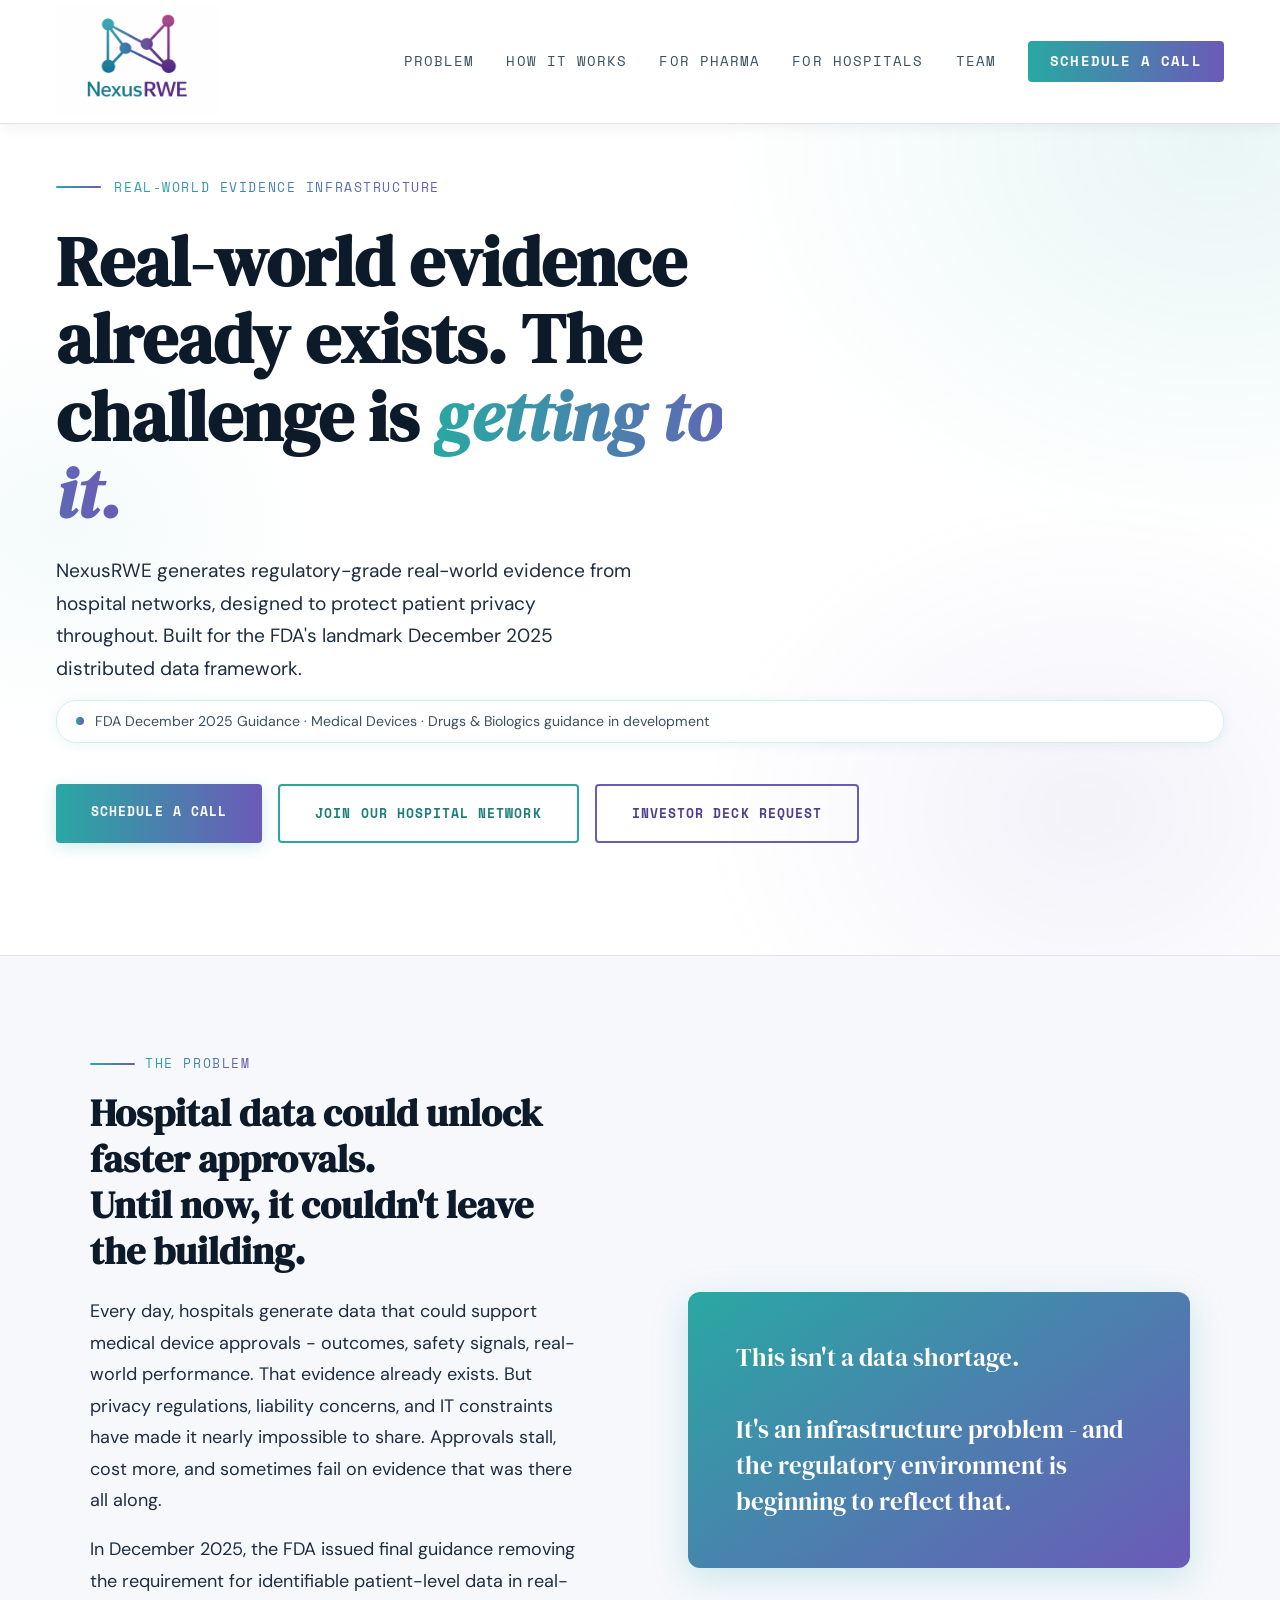
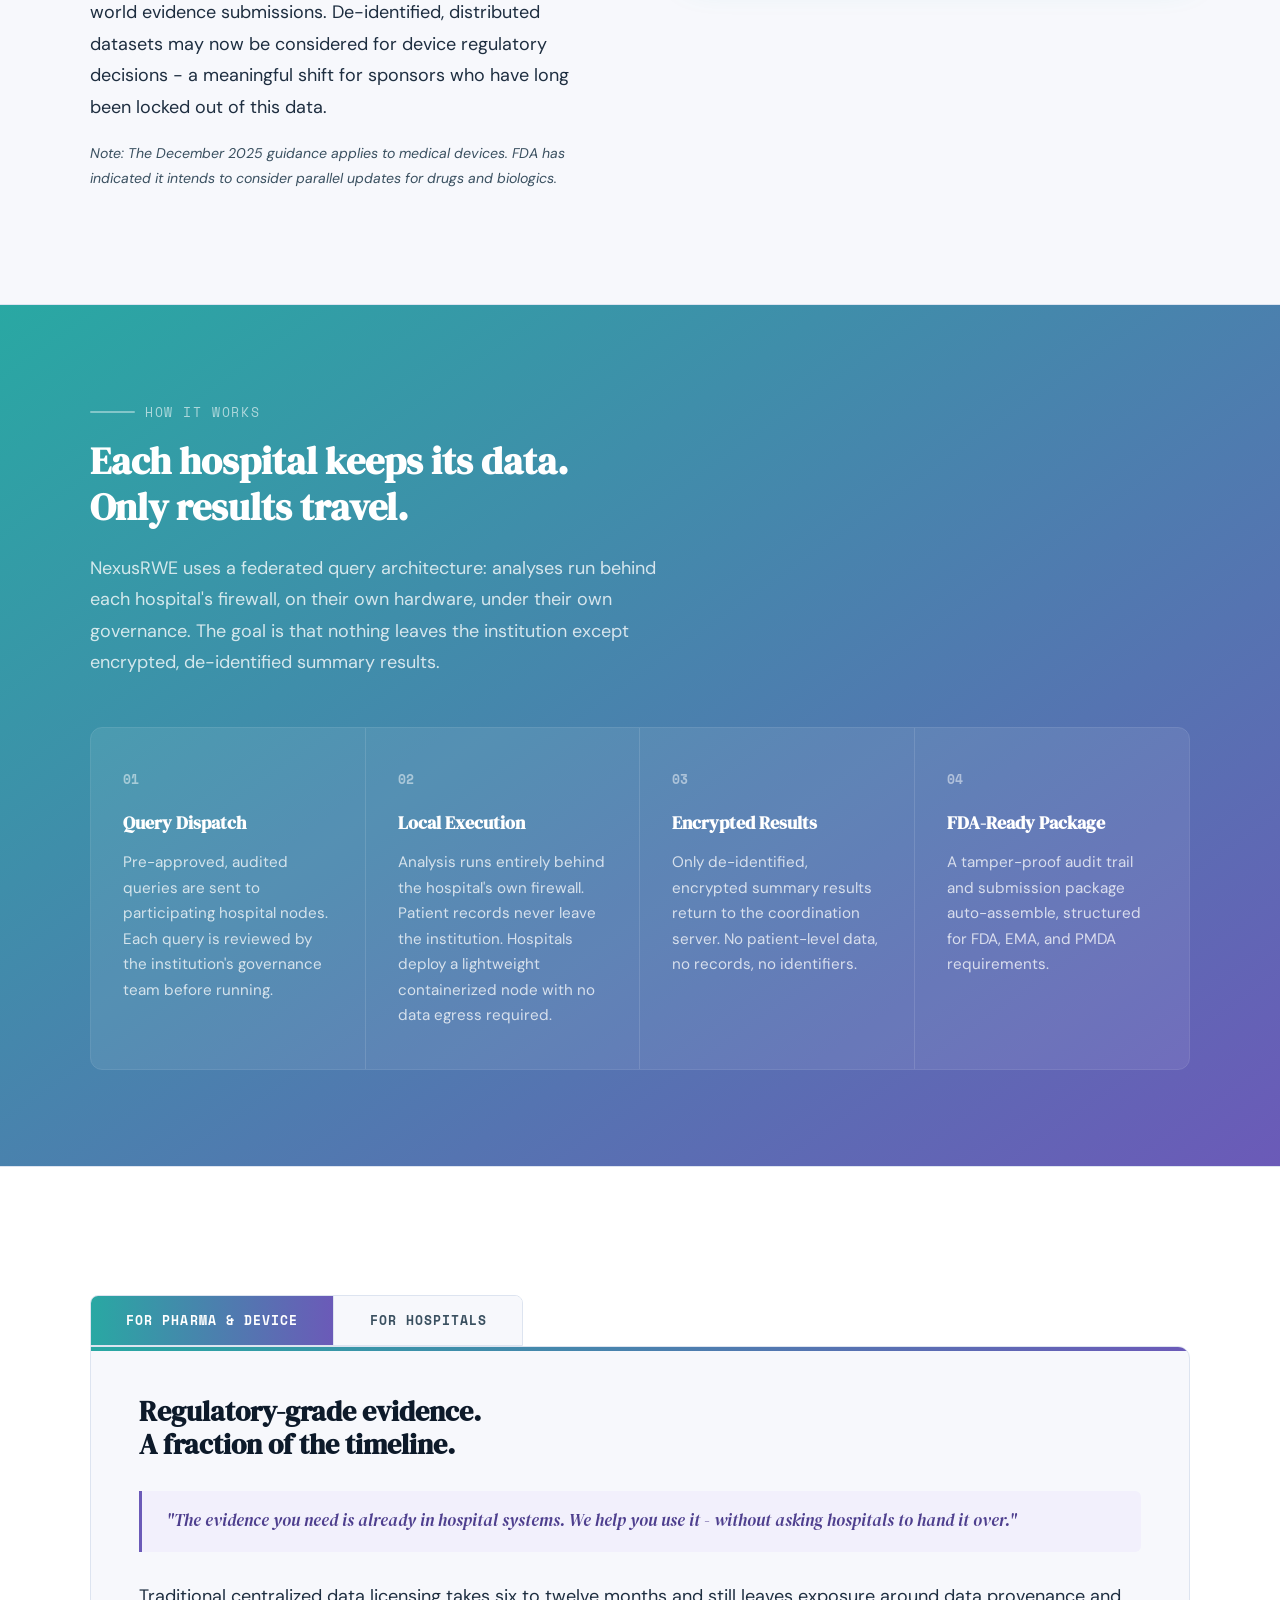
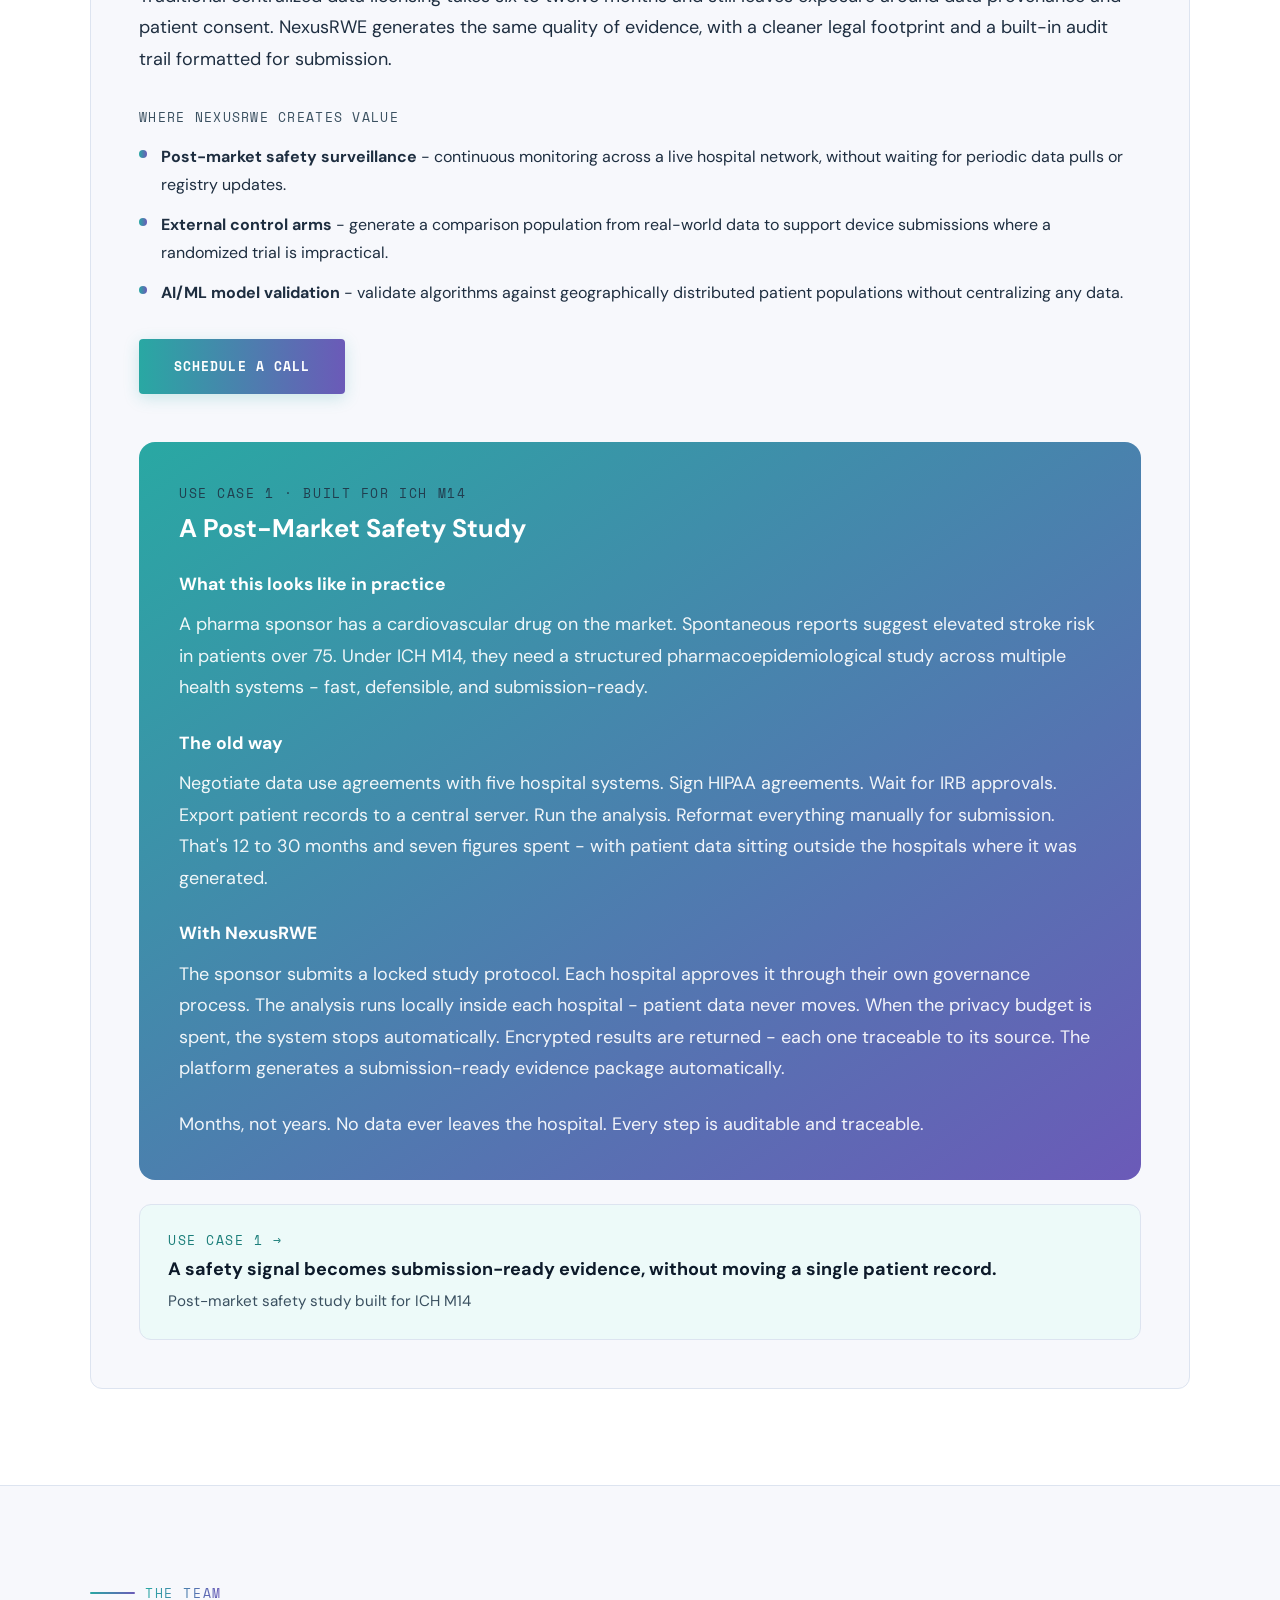
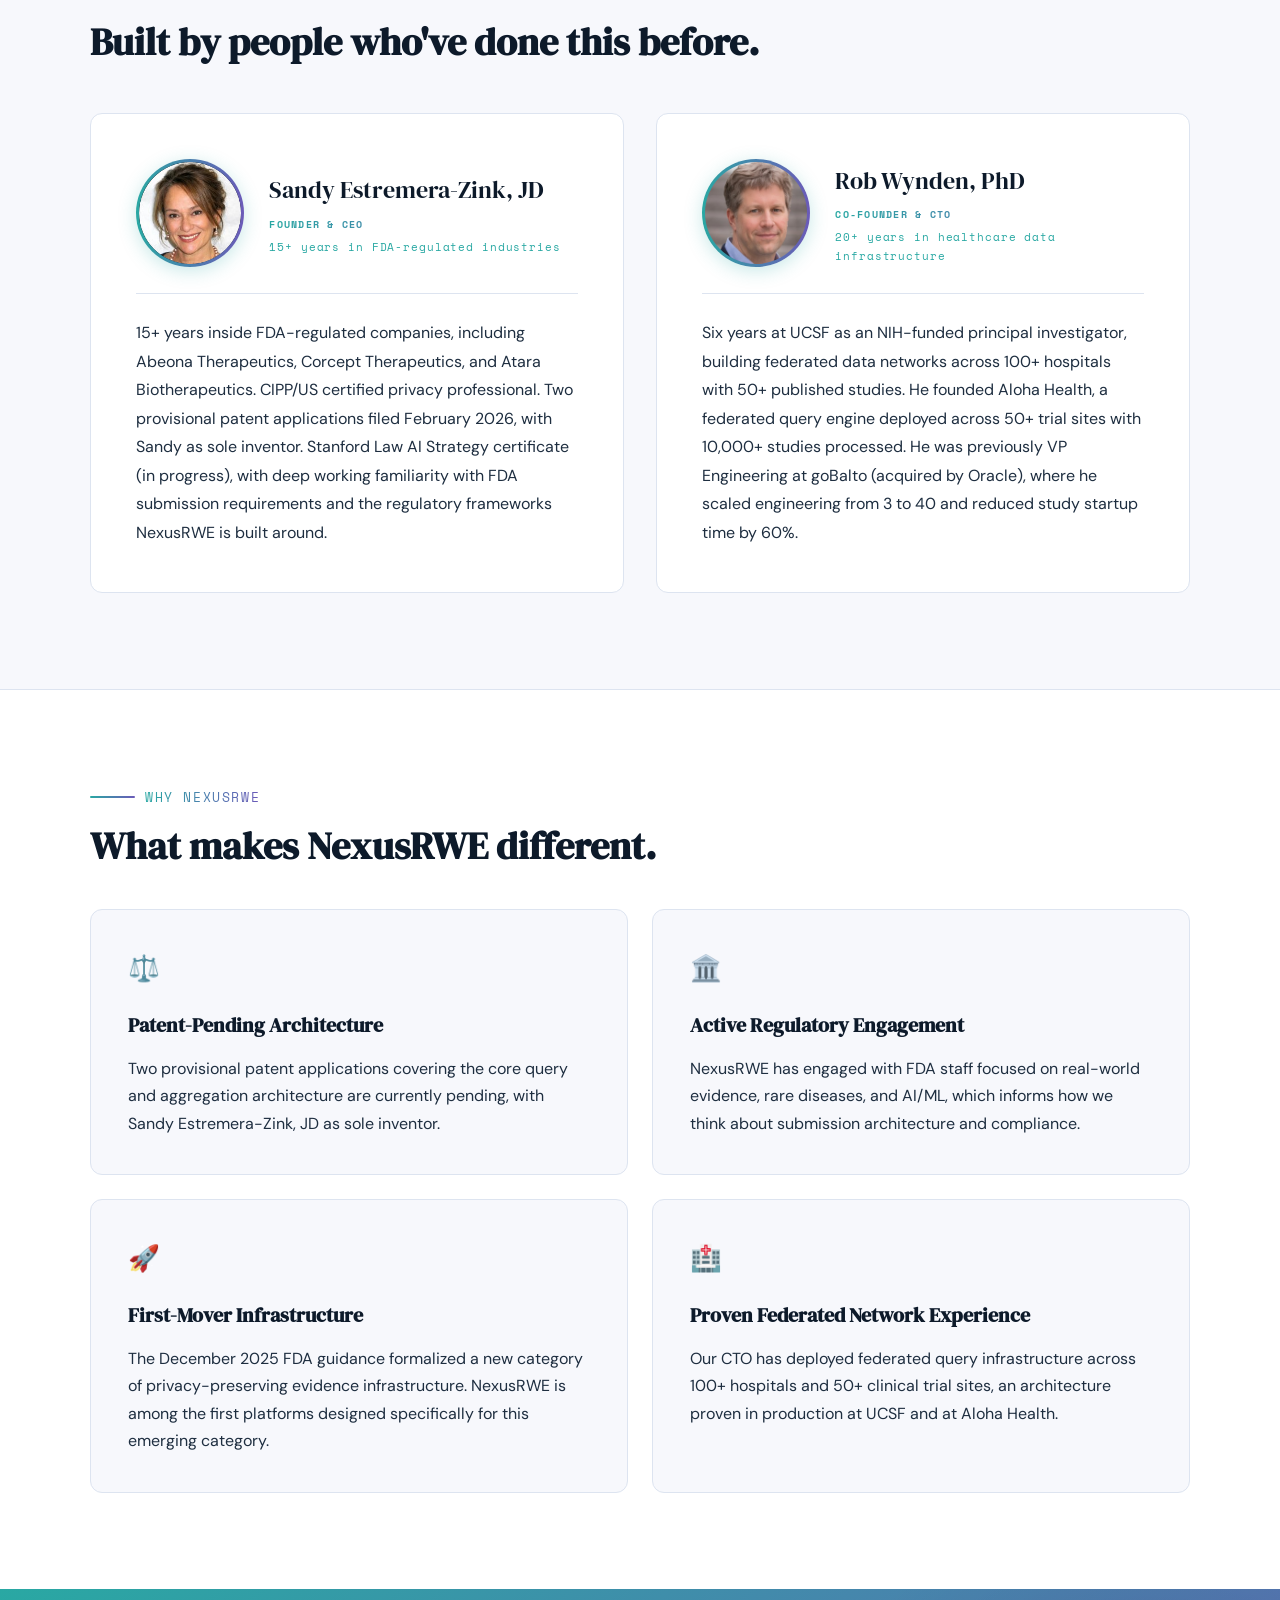
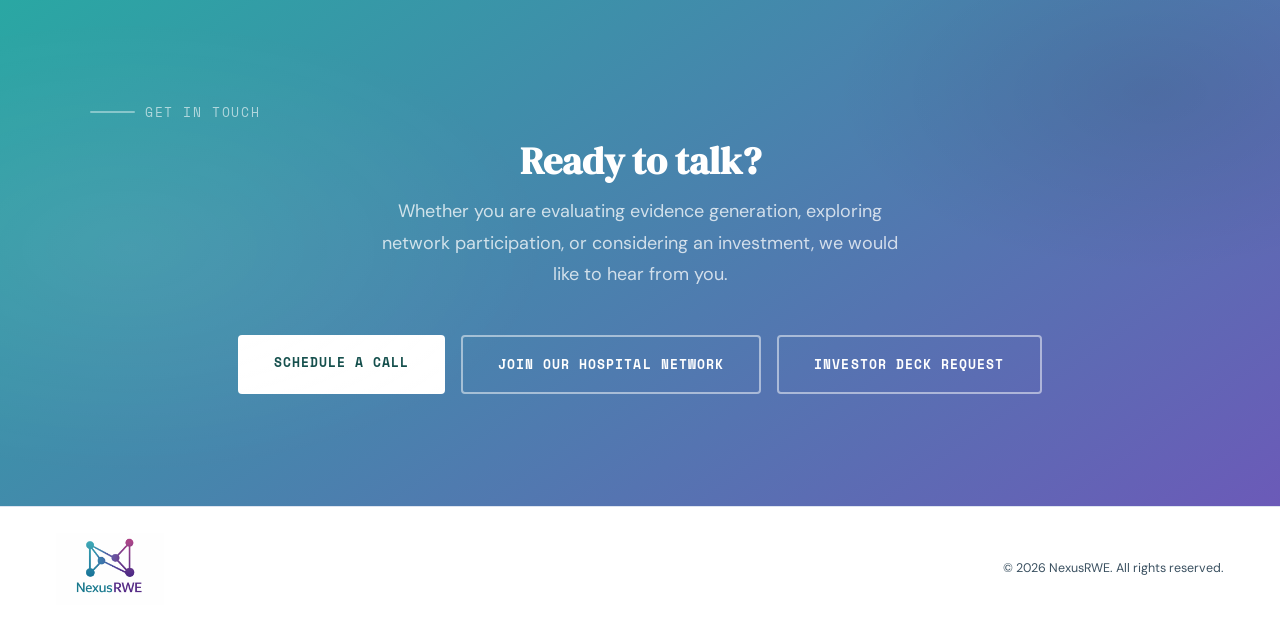
==== index.html @ bb5c1ad4 "Rewrite Use Case 1 narrative with clearer headings and copy Replace four-part structure with "What t" ====
<!DOCTYPE html>
<html lang="en">
<head>
<meta charset="UTF-8">
<meta name="viewport" content="width=device-width, initial-scale=1.0">
<title>NexusRWE | Federated Real-World Evidence Infrastructure for FDA Submissions</title>
<meta name="description" content="NexusRWE generates regulatory-grade real-world evidence from hospital networks without moving patient data. Federated, privacy-preserving RWE infrastructure built for the FDA's December 2025 distributed data framework.">
<meta name="keywords" content="real-world evidence, RWE, federated analytics, FDA real-world evidence, ICH M14, post-market safety study, distributed data, privacy-preserving analytics, hospital data, regulatory submissions, eCTD, CDISC, differential privacy, pharmacoepidemiology">
<meta name="author" content="NexusRWE">
<meta name="robots" content="index, follow, max-image-preview:large">
<link rel="canonical" href="https://nexusrwe.com/">

<!-- Open Graph -->
<meta property="og:type" content="website">
<meta property="og:site_name" content="NexusRWE">
<meta property="og:title" content="NexusRWE | Federated Real-World Evidence Infrastructure">
<meta property="og:description" content="Regulatory-grade real-world evidence from hospital networks without moving patient data. Built for the FDA's December 2025 distributed data framework.">
<meta property="og:url" content="https://nexusrwe.com/">
<meta property="og:image" content="https://nexusrwe.com/nexusIcon.png">
<meta property="og:image:alt" content="NexusRWE logo">
<meta property="og:locale" content="en_US">

<!-- Twitter Card -->
<meta name="twitter:card" content="summary_large_image">
<meta name="twitter:title" content="NexusRWE | Federated Real-World Evidence Infrastructure">
<meta name="twitter:description" content="Regulatory-grade real-world evidence from hospital networks without moving patient data.">
<meta name="twitter:image" content="https://nexusrwe.com/nexusIcon.png">

<!-- Theme -->
<meta name="theme-color" content="#29A8A3">

<link rel="icon" href="/favicon.png" type="image/png" sizes="32x32">
<link rel="apple-touch-icon" href="/favicon.png">
<link rel="preconnect" href="https://fonts.googleapis.com">
<link href="https://fonts.googleapis.com/css2?family=DM+Serif+Display:ital@0;1&family=DM+Sans:opsz,wght@9..40,400;9..40,500;9..40,600&family=Space+Mono:wght@400;700&display=swap" rel="stylesheet">

<!-- Structured data -->
<script type="application/ld+json">
{
  "@context": "https://schema.org",
  "@type": "Organization",
  "name": "NexusRWE",
  "url": "https://nexusrwe.com/",
  "logo": "https://nexusrwe.com/nexusIcon.png",
  "description": "Federated, privacy-preserving real-world evidence infrastructure for hospital networks and life-sciences sponsors. Generates regulatory-grade RWE without moving patient data.",
  "sameAs": []
}
</script>
<script type="application/ld+json">
{
  "@context": "https://schema.org",
  "@type": "WebSite",
  "name": "NexusRWE",
  "url": "https://nexusrwe.com/"
}
</script>
<style>
*, *::before, *::after { box-sizing:border-box; margin:0; padding:0; }

:root {
  --teal:      #29A8A3;
  --teal-dk:   #1b7e7a;
  --teal-xdk:  #104c49;
  --teal-lt:   #d0f0ee;
  --teal-xlt:  #edfaf9;
  --purple:    #6B5AB8;
  --purple-dk: #4e3f8e;
  --purple-lt: #e2ddf5;
  --purple-xlt:#f2f0fc;
  --grad:      linear-gradient(90deg, #29A8A3 0%, #6B5AB8 100%);
  --grad-v:    linear-gradient(145deg, #29A8A3 0%, #6B5AB8 100%);
  --bg:        #f7f8fc;
  --white:     #ffffff;
  --text:      #0d1a2a;
  --text-2:    #1e2e40;
  --text-3:    #3a5060;
  --border:    #dde4f0;
}

html { scroll-behavior:smooth; }
body {
  background:var(--bg); color:var(--text);
  font-family:'DM Sans',sans-serif;
  font-size:18px; font-weight:400; line-height:1.75;
}

/* NAV */
nav {
  position:fixed; top:0; left:0; right:0; z-index:100;
  display:flex; align-items:center; justify-content:space-between;
  padding:0.4rem 3.5rem;
  background:rgba(255,255,255,0.97);
  backdrop-filter:blur(10px);
  border-bottom:1px solid var(--border);
  box-shadow:0 1px 16px rgba(0,0,0,0.07);
}
.nav-logo img { height:110px; display:block; }
.nav-links { display:flex; gap:2rem; align-items:center; }
.nav-links a {
  font-family:'Space Mono',monospace;
  font-size:0.85rem; letter-spacing:0.08em; text-transform:uppercase;
  color:var(--text-3); text-decoration:none; transition:color 0.2s;
}
.nav-links a:hover { color:var(--teal); }
.nav-cta {
  background:var(--grad) !important; color:#fff !important;
  padding:0.55rem 1.4rem; border-radius:4px; font-weight:700 !important;
  transition:opacity 0.2s !important;
}
.nav-cta:hover { opacity:0.85 !important; }

/* BUTTONS */
.btn {
  font-family:'Space Mono',monospace;
  font-size:0.82rem; letter-spacing:0.08em; text-transform:uppercase; font-weight:700;
  padding:1rem 2.2rem; border-radius:4px;
  text-decoration:none; display:inline-block;
  transition:all 0.18s; border:none; cursor:pointer; white-space:nowrap;
}
.btn-grad { background:var(--grad); color:#fff; box-shadow:0 4px 16px rgba(41,168,163,0.22); }
.btn-grad:hover { opacity:0.88; transform:translateY(-2px); }
.btn-outline { background:transparent; color:var(--teal-dk); border:2px solid var(--teal); }
.btn-outline:hover { background:var(--teal-xlt); transform:translateY(-2px); }
.btn-outline-purple { background:transparent; color:var(--purple-dk); border:2px solid var(--purple); }
.btn-outline-purple:hover { background:var(--purple-xlt); transform:translateY(-2px); }
.btn-white { background:#fff; color:var(--teal-xdk); font-weight:700; }
.btn-white:hover { background:var(--teal-lt); transform:translateY(-2px); }
.btn-ghost { background:transparent; color:#fff; border:2px solid rgba(255,255,255,0.5); }
.btn-ghost:hover { background:rgba(255,255,255,0.12); border-color:#fff; }

/* HERO */
.hero {
  min-height:100vh; display:flex; flex-direction:column; justify-content:center;
  padding:11rem 3.5rem 7rem; position:relative; overflow:hidden; background:var(--white);
}
.hero-bg {
  position:absolute; inset:0; pointer-events:none;
  background:
    radial-gradient(ellipse 65% 70% at 95% 15%, rgba(41,168,163,0.1) 0%, transparent 60%),
    radial-gradient(ellipse 55% 60% at 85% 85%, rgba(107,90,184,0.08) 0%, transparent 55%),
    radial-gradient(ellipse 40% 45% at 5% 55%, rgba(41,168,163,0.05) 0%, transparent 50%);
}
.hero-eyebrow {
  font-family:'Space Mono',monospace; font-size:0.82rem;
  letter-spacing:0.12em; text-transform:uppercase;
  margin-bottom:1.5rem; display:flex; align-items:center; gap:0.85rem;
}
.grad-text {
  background:var(--grad);
  -webkit-background-clip:text; -webkit-text-fill-color:transparent; background-clip:text;
}
.grad-line {
  display:inline-block; width:2.8rem; height:2px;
  background:var(--grad); border-radius:1px; flex-shrink:0;
}
h1 {
  font-family:'DM Serif Display',serif;
  font-size:clamp(3rem,5.5vw,5rem);
  line-height:1.1; color:var(--text); max-width:730px; margin-bottom:1.4rem;
}
h1 em {
  background:var(--grad);
  -webkit-background-clip:text; -webkit-text-fill-color:transparent;
  background-clip:text; font-style:italic;
}
.hero-sub {
  font-size:1.2rem; color:var(--text-2); max-width:580px;
  margin-bottom:0.9rem; line-height:1.7;
}
.fact-badge {
  display:inline-flex; align-items:center; gap:0.7rem;
  font-size:0.88rem; color:var(--text-3); margin-bottom:2.6rem;
  background:var(--white); border:1.5px solid var(--teal-lt);
  padding:0.5rem 1.2rem; border-radius:20px;
  box-shadow:0 2px 12px rgba(41,168,163,0.1);
}
.badge-dot {
  width:8px; height:8px; border-radius:50%;
  background:var(--grad); flex-shrink:0;
}
.cta-row { display:flex; flex-wrap:wrap; gap:1rem; }

/* SECTIONS */
section { padding:6rem 3.5rem; }
.max-w { max-width:1100px; margin:0 auto; }
.section-label {
  font-family:'Space Mono',monospace; font-size:0.82rem;
  letter-spacing:0.12em; text-transform:uppercase;
  margin-bottom:0.9rem; display:flex; align-items:center; gap:0.65rem;
}
h2 {
  font-family:'DM Serif Display',serif;
  font-size:clamp(2rem,3vw,2.85rem); color:var(--text);
  line-height:1.2; margin-bottom:1.4rem;
}
p { color:var(--text-2); }

/* PROBLEM */
.problem { background:var(--bg); border-top:1px solid var(--border); border-bottom:1px solid var(--border); }
.problem-grid { display:grid; grid-template-columns:1fr 1fr; gap:6rem; align-items:center; }
.problem p { margin-bottom:1.1rem; }
.callout {
  border-radius:12px; padding:3rem;
  background:var(--grad-v);
  box-shadow:0 10px 36px rgba(41,168,163,0.22);
}
.callout p {
  font-family:'DM Serif Display',serif;
  font-size:1.55rem; color:#fff; line-height:1.45; margin:0;
}

/* HOW IT WORKS */
.how { background:var(--grad-v); }
.how h2 { color:#fff; }
.how-lead { color:rgba(255,255,255,0.78); max-width:580px; }
.steps {
  display:grid; grid-template-columns:repeat(4,1fr);
  margin-top:3rem; border-radius:12px; overflow:hidden;
  border:1px solid rgba(255,255,255,0.15);
}
.step {
  padding:2.5rem 2rem; border-right:1px solid rgba(255,255,255,0.12);
  background:rgba(255,255,255,0.08); transition:background 0.2s;
}
.step:last-child { border-right:none; }
.step:hover { background:rgba(255,255,255,0.14); }
.step-num {
  font-family:'Space Mono',monospace; font-size:0.82rem;
  font-weight:700; color:rgba(255,255,255,0.5); margin-bottom:1rem;
}
.step h3 { font-family:'DM Serif Display',serif; font-size:1.12rem; color:#fff; margin-bottom:0.75rem; }
.step p { font-size:0.95rem; color:rgba(255,255,255,0.75); line-height:1.68; }

/* TABS */
.audiences-section { background:var(--white); border-top:1px solid var(--border); }
.tab-nav {
  display:flex; gap:0; margin-bottom:0;
  border:1.5px solid var(--border); border-radius:8px 8px 0 0; overflow:hidden;
  width:fit-content; margin-top:2rem;
}
.tab-btn {
  font-family:'Space Mono',monospace; font-size:0.82rem;
  letter-spacing:0.08em; text-transform:uppercase; font-weight:700;
  padding:0.9rem 2.2rem; cursor:pointer; border:none;
  background:var(--bg); color:var(--text-3);
  transition:all 0.2s; border-right:1.5px solid var(--border);
}
.tab-btn:last-child { border-right:none; }
.tab-btn.active { background:var(--grad); color:#fff; }
.tab-btn:hover:not(.active) { background:var(--teal-xlt); color:var(--teal-dk); }
.tab-panel { display:none; }
.tab-panel.active { display:block; }
.tab-content {
  background:var(--bg); border:1.5px solid var(--border);
  border-radius:0 12px 12px 12px; padding:3rem;
  position:relative; overflow:hidden;
}
.tab-content::before {
  content:''; position:absolute; top:0; left:0; right:0; height:4px;
  background:var(--grad);
}
.tab-content h2 { font-size:1.75rem; margin-bottom:0.5rem; }
.tab-content .sub { color:var(--text-2); margin-bottom:2rem; }
.quote-block {
  background:var(--purple-xlt); border-left:3px solid var(--purple);
  border-radius:0 6px 6px 0; padding:1.1rem 1.5rem; margin:1.8rem 0;
}
.quote-block p {
  font-family:'DM Serif Display',serif; font-style:italic;
  font-size:1.05rem; color:var(--purple-dk); line-height:1.55; margin:0;
}
.use-cases { margin:1.8rem 0 2rem; }
.use-cases-label {
  font-family:'Space Mono',monospace; font-size:0.8rem;
  letter-spacing:0.1em; text-transform:uppercase;
  color:var(--text-3); margin-bottom:0.85rem;
}
.use-case-list { display:flex; flex-direction:column; gap:0.75rem; }
.use-case-item { display:flex; align-items:flex-start; gap:0.85rem; font-size:1rem; color:var(--text-2); }
.uc-dot { width:8px; height:8px; border-radius:50%; flex-shrink:0; margin-top:0.45rem; background:var(--grad); }
.hospital-list { list-style:none; margin:1.5rem 0 2rem; }
.hospital-list li {
  font-size:1rem; color:var(--text-2);
  padding:0.7rem 0; border-bottom:1px solid var(--border);
  display:flex; align-items:flex-start; gap:0.85rem;
}
.hospital-list li:last-child { border-bottom:none; }
.h-dot { width:8px; height:8px; border-radius:50%; flex-shrink:0; margin-top:0.6rem; background:var(--grad); }

/* TEAM */
.team { background:var(--bg); border-top:1px solid var(--border); }
.team-grid { display:grid; grid-template-columns:1fr 1fr; gap:2rem; margin-top:3rem; }
.team-card {
  background:var(--white); border:1px solid var(--border);
  border-radius:12px; padding:2.8rem; transition:box-shadow 0.2s;
}
.team-card:hover { box-shadow:0 10px 36px rgba(0,0,0,0.08); }
.team-header {
  display:flex; align-items:center; gap:1.6rem;
  margin-bottom:1.6rem; padding-bottom:1.6rem;
  border-bottom:1px solid var(--border);
}
.photo-ring {
  width:108px; height:108px; border-radius:50%; flex-shrink:0;
  background:var(--grad); padding:3px;
  box-shadow:0 4px 18px rgba(41,168,163,0.25);
}
.photo-ring img {
  width:100%; height:100%; border-radius:50%;
  object-fit:cover; display:block;
}
.team-name { font-family:'DM Serif Display',serif; font-size:1.5rem; color:var(--text); margin-bottom:0.2rem; }
.team-title {
  font-family:'Space Mono',monospace; font-size:0.65rem;
  letter-spacing:0.12em; text-transform:uppercase; font-weight:700;
  background:var(--grad);
  -webkit-background-clip:text; -webkit-text-fill-color:transparent; background-clip:text;
}
.team-years {
  font-family:'Space Mono',monospace; font-size:0.68rem;
  color:var(--teal); letter-spacing:0.08em; margin-top:0.3rem;
}
.team-bio { font-size:1rem; color:var(--text-2); line-height:1.78; }

/* WHY */
.why { background:var(--white); border-top:1px solid var(--border); }
.why-grid { display:grid; grid-template-columns:1fr 1fr; gap:1.5rem; margin-top:2.5rem; }
.why-card {
  border:1.5px solid var(--border); border-radius:12px; padding:2.3rem;
  background:var(--bg); transition:all 0.22s; position:relative; overflow:hidden;
}
.why-card-top {
  position:absolute; top:0; left:0; right:0; height:3px;
  background:var(--grad); transform:scaleX(0); transform-origin:left;
  transition:transform 0.3s ease;
}
.why-card:hover .why-card-top { transform:scaleX(1); }
.why-card:hover { box-shadow:0 8px 28px rgba(41,168,163,0.1); border-color:var(--teal-lt); }
.why-icon { font-size:1.6rem; margin-bottom:1rem; }
.why-card h3 { font-family:'DM Serif Display',serif; font-size:1.25rem; color:var(--text); margin-bottom:0.75rem; }
.why-card p { font-size:1rem; color:var(--text-2); line-height:1.72; }

/* CTA */
.cta-section {
  background:var(--grad-v);
  padding:7rem 3.5rem; text-align:center; position:relative; overflow:hidden;
}
.cta-section::before {
  content:''; position:absolute; inset:0; pointer-events:none;
  background:
    radial-gradient(ellipse 60% 80% at 10% 50%, rgba(255,255,255,0.07) 0%, transparent 55%),
    radial-gradient(ellipse 50% 70% at 90% 20%, rgba(0,0,0,0.08) 0%, transparent 50%);
}
.cta-section h2 { color:#fff; margin-bottom:0.75rem; }
.cta-section > .max-w > p { color:rgba(255,255,255,0.75); max-width:520px; margin:0 auto 2.8rem; }
.cta-section .cta-row { justify-content:center; }

/* FOOTER */
footer {
  background:#ffffff; padding:1.6rem 3.5rem;
  display:flex; justify-content:space-between; align-items:center;
  border-top:1px solid var(--border);
}
.footer-logo img { height:72px; display:block; }
footer p { font-size:0.78rem; color:var(--text-3); }

/* RESPONSIVE */
@media(max-width:900px) {
  nav { padding:0.4rem 1.5rem; }
  .nav-links { display:none; }
  section { padding:4rem 1.5rem; }
  .hero { padding:8rem 1.5rem 5rem; }
  .problem-grid,.team-grid,.why-grid { grid-template-columns:1fr; gap:2.5rem; }
  .steps { grid-template-columns:1fr 1fr; }
  .step { border-right:none; border-bottom:1px solid rgba(255,255,255,0.1); }
  footer { flex-direction:column; gap:1rem; text-align:center; padding:2rem; }
}

@keyframes fadeUp {
  from { opacity:0; transform:translateY(20px); }
  to   { opacity:1; transform:translateY(0); }
}
.hero-eyebrow { animation:fadeUp 0.6s ease 0.1s both; }
.hero h1       { animation:fadeUp 0.6s ease 0.2s both; }
.hero .hero-sub{ animation:fadeUp 0.6s ease 0.3s both; }
.fact-badge    { animation:fadeUp 0.6s ease 0.4s both; }
.hero .cta-row { animation:fadeUp 0.6s ease 0.5s both; }
</style>
</head>
<body>

<nav>
  <div class="nav-logo"><img src="[data-uri]" alt="NexusRWE"></div>
  <div class="nav-links">
    <a href="#problem">Problem</a>
    <a href="#how">How It Works</a>
    <a href="#pharma">For Pharma</a>
    <a href="#hospitals">For Hospitals</a>
    <a href="#team">Team</a>
    <a href="https://docs.google.com/forms/d/1RJOTHhJAT2mv4seBjMcL0PbOT0lPNAH2dz4hha_eQss/viewform" target="_blank" class="nav-cta">Schedule a Call</a>
  </div>
</nav>

<section class="hero">
  <div class="hero-bg"></div>
  <div class="hero-eyebrow">
    <span class="grad-line"></span>
    <span class="grad-text">Real-World Evidence Infrastructure</span>
  </div>
  <h1>Real-world evidence already exists. The challenge is <em>getting to it.</em></h1>
  <p class="hero-sub">NexusRWE generates regulatory-grade real-world evidence from hospital networks, designed to protect patient privacy throughout. Built for the FDA's landmark December 2025 distributed data framework.</p>
  <div class="fact-badge">
    <span class="badge-dot"></span>
    FDA December 2025 Guidance &middot; Medical Devices &middot; Drugs &amp; Biologics guidance in development
  </div>
  <div class="cta-row">
    <a href="https://docs.google.com/forms/d/1RJOTHhJAT2mv4seBjMcL0PbOT0lPNAH2dz4hha_eQss/viewform" target="_blank" class="btn btn-grad">Schedule a Call</a>
    <a href="https://docs.google.com/forms/d/1RJOTHhJAT2mv4seBjMcL0PbOT0lPNAH2dz4hha_eQss/viewform" target="_blank" class="btn btn-outline">Join Our Hospital Network</a>
    <a href="https://docs.google.com/forms/d/1RJOTHhJAT2mv4seBjMcL0PbOT0lPNAH2dz4hha_eQss/viewform" target="_blank" class="btn btn-outline-purple">Investor Deck Request</a>
  </div>
</section>

<section class="problem" id="problem">
  <div class="max-w">
    <div class="problem-grid">
      <div>
        <div class="section-label">
          <span class="grad-line"></span>
          <span class="grad-text">The Problem</span>
        </div>
        <h2>Hospital data could unlock faster approvals.<br>Until now, it couldn't leave the building.</h2>
        <p>Every day, hospitals generate data that could support medical device approvals - outcomes, safety signals, real-world performance. That evidence already exists. But privacy regulations, liability concerns, and IT constraints have made it nearly impossible to share. Approvals stall, cost more, and sometimes fail on evidence that was there all along.</p>
        <p>In December 2025, the FDA issued final guidance removing the requirement for identifiable patient-level data in real-world evidence submissions. De-identified, distributed datasets may now be considered for device regulatory decisions - a meaningful shift for sponsors who have long been locked out of this data.</p>
        <p style="font-size:0.88rem; color:var(--text-3); margin-top:0.8rem; font-style:italic;">Note: The December 2025 guidance applies to medical devices. FDA has indicated it intends to consider parallel updates for drugs and biologics.</p>
      </div>
      <div class="callout">
        <p>This isn't a data shortage.<br><br>It's an infrastructure problem - and the regulatory environment is beginning to reflect that.</p>
      </div>
    </div>
  </div>
</section>

<section class="how" id="how">
  <div class="max-w">
    <div class="section-label">
      <span class="grad-line" style="background:rgba(255,255,255,0.4);"></span>
      <span style="color:rgba(255,255,255,0.6); font-family:'Space Mono',monospace; font-size:0.82rem; letter-spacing:0.12em; text-transform:uppercase;">How It Works</span>
    </div>
    <h2>Each hospital keeps its data.<br>Only results travel.</h2>
    <p class="how-lead">NexusRWE uses a federated query architecture: analyses run behind each hospital's firewall, on their own hardware, under their own governance. The goal is that nothing leaves the institution except encrypted, de-identified summary results.</p>
    <div class="steps">
      <div class="step">
        <div class="step-num">01</div>
        <h3>Query Dispatch</h3>
        <p>Pre-approved, audited queries are sent to participating hospital nodes. Each query is reviewed by the institution's governance team before running.</p>
      </div>
      <div class="step">
        <div class="step-num">02</div>
        <h3>Local Execution</h3>
        <p>Analysis runs entirely behind the hospital's own firewall. Patient records never leave the institution. Hospitals deploy a lightweight containerized node with no data egress required.</p>
      </div>
      <div class="step">
        <div class="step-num">03</div>
        <h3>Encrypted Results</h3>
        <p>Only de-identified, encrypted summary results return to the coordination server. No patient-level data, no records, no identifiers.</p>
      </div>
      <div class="step">
        <div class="step-num">04</div>
        <h3>FDA-Ready Package</h3>
        <p>A tamper-proof audit trail and submission package auto-assemble, structured for FDA, EMA, and PMDA requirements.</p>
      </div>
    </div>

  </div>
</section>

<section class="audiences-section" id="pharma">
  <div class="max-w">
    <div class="tab-nav">
      <button class="tab-btn active" onclick="showTab('pharma-tab', this)">For Pharma &amp; Device</button>
      <button class="tab-btn" onclick="showTab('hospital-tab', this)">For Hospitals</button>
    </div>

    <div class="tab-panel active" id="pharma-tab">
      <div class="tab-content">
        <h2>Regulatory-grade evidence.<br>A fraction of the timeline.</h2>
        <div class="quote-block">
          <p>"The evidence you need is already in hospital systems. We help you use it - without asking hospitals to hand it over."</p>
        </div>
        <p class="sub">Traditional centralized data licensing takes six to twelve months and still leaves exposure around data provenance and patient consent. NexusRWE generates the same quality of evidence, with a cleaner legal footprint and a built-in audit trail formatted for submission.</p>
        <div class="use-cases">
          <div class="use-cases-label">Where NexusRWE Creates Value</div>
          <div class="use-case-list">
            <div class="use-case-item"><span class="uc-dot"></span><div><strong>Post-market safety surveillance</strong> - continuous monitoring across a live hospital network, without waiting for periodic data pulls or registry updates.</div></div>
            <div class="use-case-item"><span class="uc-dot"></span><div><strong>External control arms</strong> - generate a comparison population from real-world data to support device submissions where a randomized trial is impractical.</div></div>
            <div class="use-case-item"><span class="uc-dot"></span><div><strong>AI/ML model validation</strong> - validate algorithms against geographically distributed patient populations without centralizing any data.</div></div>
          </div>
        </div>
        <a href="https://docs.google.com/forms/d/1RJOTHhJAT2mv4seBjMcL0PbOT0lPNAH2dz4hha_eQss/viewform" target="_blank" class="btn btn-grad">Schedule a Call</a>

        <div style="margin-top:3rem; padding:2.5rem; border-radius:16px; background:linear-gradient(145deg, #29A8A3 0%, #6B5AB8 100%); color:#fff;">
          <p style="font-family:'Space Mono',monospace; font-size:0.82rem; letter-spacing:0.12em; text-transform:uppercase; opacity:0.85; margin-bottom:0.5rem;">Use Case 1 &middot; Built for ICH M14</p>
          <h3 style="font-size:1.6rem; line-height:1.25; margin-bottom:1.5rem; color:#fff;">A Post-Market Safety Study</h3>
          <h4 style="font-size:1.1rem; margin-bottom:0.6rem; color:#fff;">What this looks like in practice</h4>
          <p style="margin-bottom:1.5rem; color:rgba(255,255,255,0.92);">A pharma sponsor has a cardiovascular drug on the market. Spontaneous reports suggest elevated stroke risk in patients over 75. Under ICH M14, they need a structured pharmacoepidemiological study across multiple health systems - fast, defensible, and submission-ready.</p>
          <h4 style="font-size:1.1rem; margin-bottom:0.6rem; color:#fff;">The old way</h4>
          <p style="margin-bottom:1.5rem; color:rgba(255,255,255,0.92);">Negotiate data use agreements with five hospital systems. Sign HIPAA agreements. Wait for IRB approvals. Export patient records to a central server. Run the analysis. Reformat everything manually for submission. That's 12 to 30 months and seven figures spent - with patient data sitting outside the hospitals where it was generated.</p>
          <h4 style="font-size:1.1rem; margin-bottom:0.6rem; color:#fff;">With NexusRWE</h4>
          <p style="margin-bottom:1.5rem; color:rgba(255,255,255,0.92);">The sponsor submits a locked study protocol. Each hospital approves it through their own governance process. The analysis runs locally inside each hospital - patient data never moves. When the privacy budget is spent, the system stops automatically. Encrypted results are returned - each one traceable to its source. The platform generates a submission-ready evidence package automatically.</p>
          <p style="color:rgba(255,255,255,0.92);">Months, not years. No data ever leaves the hospital. Every step is auditable and traceable.</p>
        </div>

        <a href="use-case-1.html" style="display:block; margin-top:1.5rem; text-decoration:none; color:inherit;">
          <div style="background:var(--teal-xlt); border:1px solid var(--border); padding:1.5rem 1.75rem; border-radius:12px;">
            <p style="font-family:'Space Mono',monospace; font-size:0.82rem; letter-spacing:0.12em; text-transform:uppercase; color:var(--teal-dk); margin-bottom:0.4rem;">Use Case 1 &rarr;</p>
            <h4 style="line-height:1.3; margin-bottom:0.4rem; color:var(--text);">A safety signal becomes submission-ready evidence, without moving a single patient record.</h4>
            <p style="color:var(--text-3); font-size:0.95rem;">Post-market safety study built for ICH M14</p>
          </div>
        </a>
      </div>
    </div>

    <div class="tab-panel" id="hospital-tab">
      <div class="tab-content">
        <h2>Contribute to research.<br>Keep your data.</h2>
        <p class="sub">Patient data never leaves your institution. NexusRWE deploys as a lightweight containerized node behind your firewall. Your governance team approves every query before it runs, and you retain full control.</p>
        <ul class="hospital-list">
          <li><span class="h-dot"></span>Patient records remain on your infrastructure at all times</li>
          <li><span class="h-dot"></span>Governance approval is required for every query, with no automatic execution</li>
          <li><span class="h-dot"></span>Lightweight containerized deployment, minimal IT footprint</li>
          <li><span class="h-dot"></span>Compensation is based on computing resources used, structured to align with anti-kickback and Stark law requirements</li>
          <li><span class="h-dot"></span>De-identified summary outputs only, with no patient-level data transmitted</li>
        </ul>
        <a href="https://docs.google.com/forms/d/1RJOTHhJAT2mv4seBjMcL0PbOT0lPNAH2dz4hha_eQss/viewform" target="_blank" class="btn btn-grad">Join Our Hospital Network</a>

        <div style="margin-top:3rem; padding:2.5rem; border-radius:16px; background:linear-gradient(145deg, #29A8A3 0%, #6B5AB8 100%); color:#fff;">
          <p style="font-family:'Space Mono',monospace; font-size:0.82rem; letter-spacing:0.12em; text-transform:uppercase; opacity:0.85; margin-bottom:0.5rem;">Use Case 2 &middot; Without Exporting Patient Data</p>
          <h3 style="font-size:1.6rem; line-height:1.25; margin-bottom:1.5rem; color:#fff;">A Hospital Participates in RWE</h3>
          <h4 style="font-size:1.1rem; margin-bottom:0.6rem; color:#fff;">The situation</h4>
          <p style="margin-bottom:1.5rem; color:rgba(255,255,255,0.92);">A large academic medical center has 1.2 million patient records and a capable clinical informatics team. Pharma sponsors and CROs frequently approach about data partnerships. The CIO consistently declines. HIPAA exposure, anti-kickback statute concerns, breach risk, and reputational risk all outweigh the modest payments offered.</p>
          <h4 style="font-size:1.1rem; margin-bottom:0.6rem; color:#fff;">The conventional model</h4>
          <p style="margin-bottom:1.5rem; color:rgba(255,255,255,0.92);">Sign a data use agreement. Export a de-identified extract to a sponsor or aggregator. Hope the de-identification holds. Accept ongoing legal exposure for years. Get paid as a function of how many patient records left the building.</p>
          <h4 style="font-size:1.1rem; margin-bottom:0.6rem; color:#fff;">The NexusRWE model</h4>
          <p style="margin-bottom:1.5rem; color:rgba(255,255,255,0.92);">Onboard once with a standard institutional governance configuration. Sponsors submit code-signed query artifacts; the hospital approves or declines on a per-study basis. Approved queries run locally inside an attested sandbox. Only aggregate, differentially private results return; nothing else leaves. The hospital is compensated for compute cycles consumed, not for patient records.</p>
          <h4 style="font-size:1.1rem; margin-bottom:0.6rem; color:#fff;">The outcome</h4>
          <p style="color:rgba(255,255,255,0.92);">The hospital can participate in regulatory-grade studies it previously declined. Data sovereignty is structural, not promised. Compensation is tied to a service the hospital actually provides, not to the volume of patient data exported. The institution stays in control.</p>
        </div>

        <a href="use-case-2.html" style="display:block; margin-top:1.5rem; text-decoration:none; color:inherit;">
          <div style="background:var(--teal-xlt); border:1px solid var(--border); padding:1.5rem 1.75rem; border-radius:12px;">
            <p style="font-family:'Space Mono',monospace; font-size:0.82rem; letter-spacing:0.12em; text-transform:uppercase; color:var(--teal-dk); margin-bottom:0.4rem;">Use Case 2 &rarr;</p>
            <h4 style="line-height:1.3; margin-bottom:0.4rem; color:var(--text);">Join a real-world evidence network that respects what your patients shared with you.</h4>
            <p style="color:var(--text-3); font-size:0.95rem;">Hospital participation without exporting patient data</p>
          </div>
        </a>
      </div>
    </div>

  </div>
</section>

<section class="team" id="team">
  <div class="max-w">
    <div class="section-label">
      <span class="grad-line"></span><span class="grad-text">The Team</span>
    </div>
    <h2>Built by people who've done this before.</h2>
    <div class="team-grid">
      <div class="team-card">
        <div class="team-header">
          <div class="photo-ring"><img src="[data-uri]" alt="Sandy Estremera-Zink"></div>
          <div>
            <div class="team-name">Sandy Estremera-Zink, JD</div>
            <div class="team-title">Founder &amp; CEO</div>
            <div class="team-years">15+ years in FDA-regulated industries</div>
          </div>
        </div>
        <p class="team-bio">15+ years inside FDA-regulated companies, including Abeona Therapeutics, Corcept Therapeutics, and Atara Biotherapeutics. CIPP/US certified privacy professional. Two provisional patent applications filed February 2026, with Sandy as sole inventor. Stanford Law AI Strategy certificate (in progress), with deep working familiarity with FDA submission requirements and the regulatory frameworks NexusRWE is built around.</p>
      </div>
      <div class="team-card">
        <div class="team-header">
          <div class="photo-ring"><img src="[data-uri]" alt="Rob Wynden"></div>
          <div>
            <div class="team-name">Rob Wynden, PhD</div>
            <div class="team-title">Co-Founder &amp; CTO</div>
            <div class="team-years">20+ years in healthcare data infrastructure</div>
          </div>
        </div>
        <p class="team-bio">Six years at UCSF as an NIH-funded principal investigator, building federated data networks across 100+ hospitals with 50+ published studies. He founded Aloha Health, a federated query engine deployed across 50+ trial sites with 10,000+ studies processed. He was previously VP Engineering at goBalto (acquired by Oracle), where he scaled engineering from 3 to 40 and reduced study startup time by 60%.</p>
      </div>
    </div>
  </div>
</section>

<section class="why">
  <div class="max-w">
    <div class="section-label">
      <span class="grad-line"></span><span class="grad-text">Why NexusRWE</span>
    </div>
    <h2>What makes NexusRWE different.</h2>
    <div class="why-grid">
      <div class="why-card">
        <div class="why-card-top"></div>
        <div class="why-icon">⚖️</div>
        <h3>Patent-Pending Architecture</h3>
        <p>Two provisional patent applications covering the core query and aggregation architecture are currently pending, with Sandy Estremera-Zink, JD as sole inventor.</p>
      </div>
      <div class="why-card">
        <div class="why-card-top"></div>
        <div class="why-icon">🏛️</div>
        <h3>Active Regulatory Engagement</h3>
        <p>NexusRWE has engaged with FDA staff focused on real-world evidence, rare diseases, and AI/ML, which informs how we think about submission architecture and compliance.</p>
      </div>
      <div class="why-card">
        <div class="why-card-top"></div>
        <div class="why-icon">🚀</div>
        <h3>First-Mover Infrastructure</h3>
        <p>The December 2025 FDA guidance formalized a new category of privacy-preserving evidence infrastructure. NexusRWE is among the first platforms designed specifically for this emerging category.</p>
      </div>
      <div class="why-card">
        <div class="why-card-top"></div>
        <div class="why-icon">🏥</div>
        <h3>Proven Federated Network Experience</h3>
        <p>Our CTO has deployed federated query infrastructure across 100+ hospitals and 50+ clinical trial sites, an architecture proven in production at UCSF and at Aloha Health.</p>
      </div>
    </div>
  </div>
</section>

<section class="cta-section" id="contact">
  <div class="max-w">
    <div class="section-label">
      <span class="grad-line" style="background:rgba(255,255,255,0.4);"></span>
      <span style="color:rgba(255,255,255,0.6); font-family:'Space Mono',monospace; font-size:0.82rem; letter-spacing:0.12em; text-transform:uppercase;">Get In Touch</span>
    </div>
    <h2>Ready to talk?</h2>
    <p>Whether you are evaluating evidence generation, exploring network participation, or considering an investment, we would like to hear from you.</p>
    <div class="cta-row">
      <a href="https://docs.google.com/forms/d/1RJOTHhJAT2mv4seBjMcL0PbOT0lPNAH2dz4hha_eQss/viewform" target="_blank" class="btn btn-white">Schedule a Call</a>
      <a href="https://docs.google.com/forms/d/1RJOTHhJAT2mv4seBjMcL0PbOT0lPNAH2dz4hha_eQss/viewform" target="_blank" class="btn btn-ghost">Join Our Hospital Network</a>
      <a href="https://docs.google.com/forms/d/1RJOTHhJAT2mv4seBjMcL0PbOT0lPNAH2dz4hha_eQss/viewform" target="_blank" class="btn btn-ghost">Investor Deck Request</a>
    </div>
  </div>
</section>

<footer>
  <div class="footer-logo"><img src="[data-uri]" alt="NexusRWE"></div>
  <p>&copy; 2026 NexusRWE. All rights reserved.</p>
</footer>

<script>
function showTab(tabId, btn) {
  document.querySelectorAll('.tab-panel').forEach(function(p) { p.classList.remove('active'); });
  document.querySelectorAll('.tab-btn').forEach(function(b) { b.classList.remove('active'); });
  document.getElementById(tabId).classList.add('active');
  btn.classList.add('active');
}
</script>

</body>
</html>
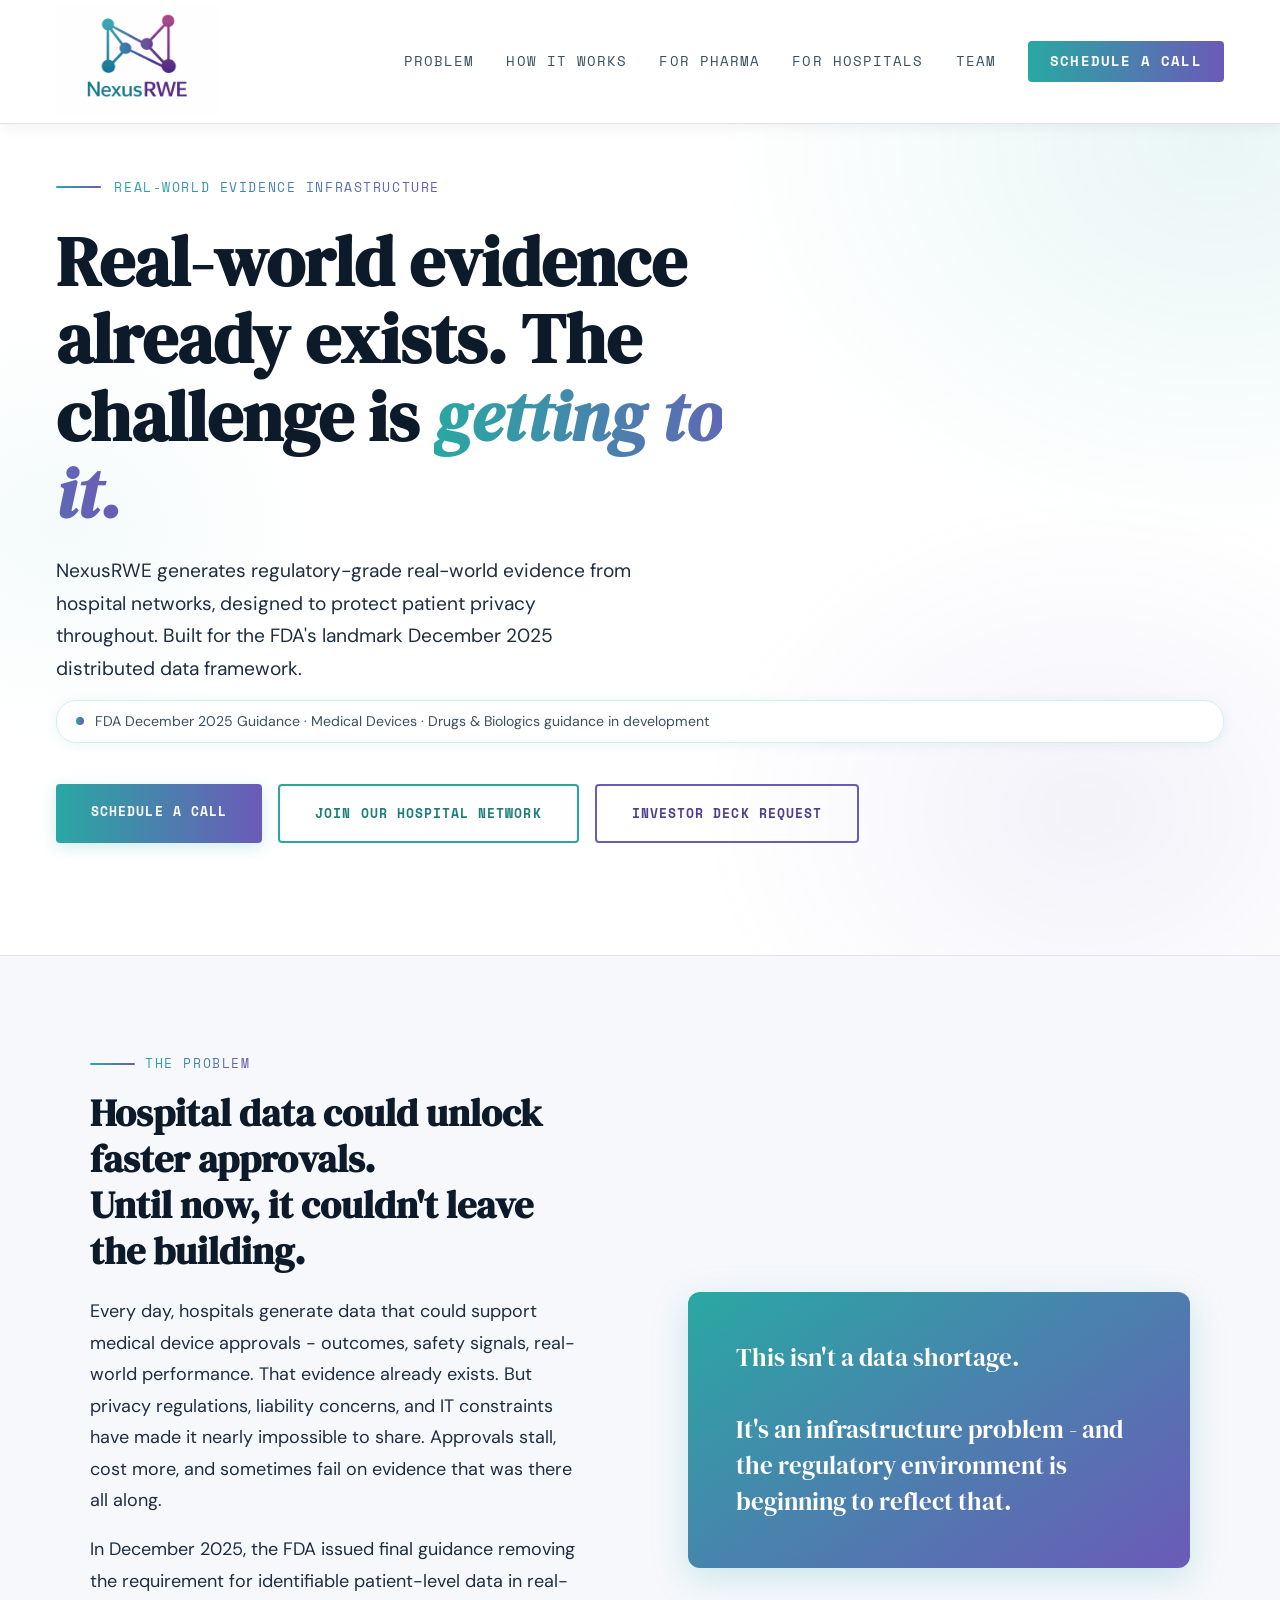
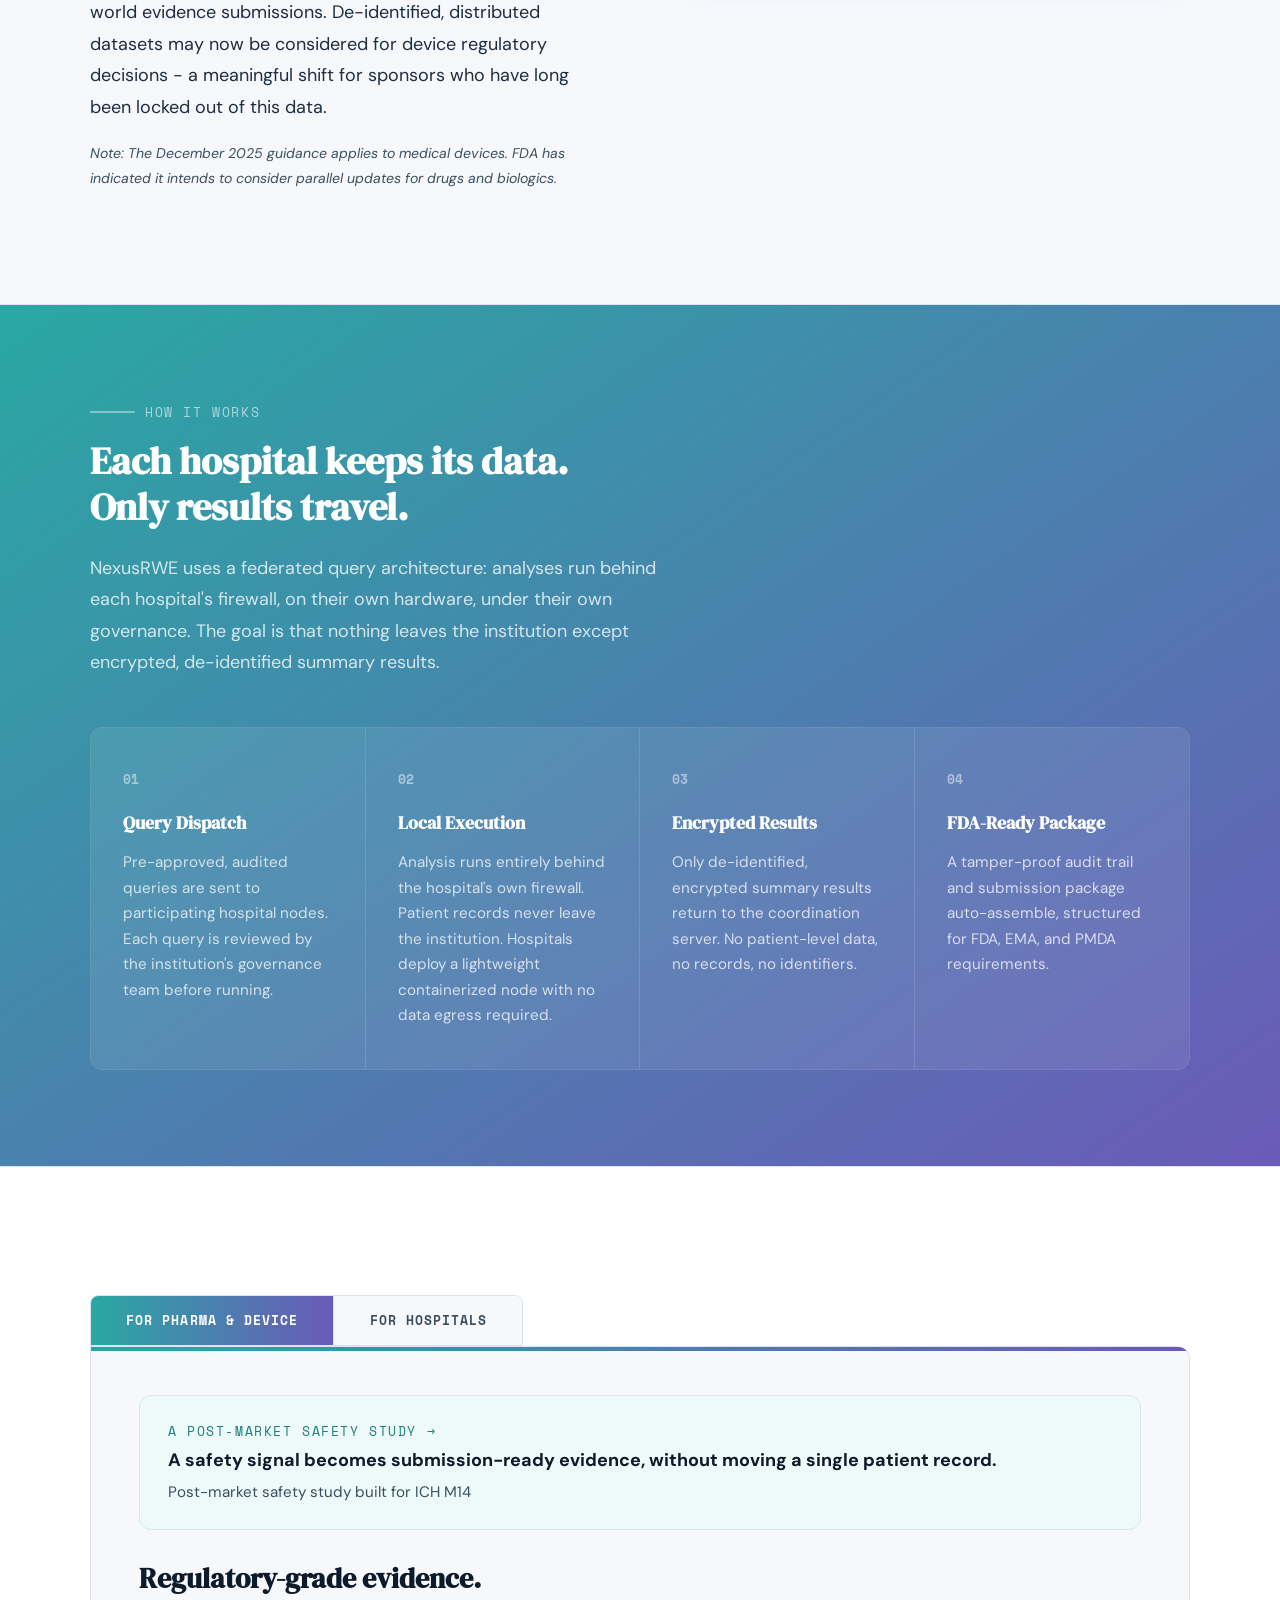
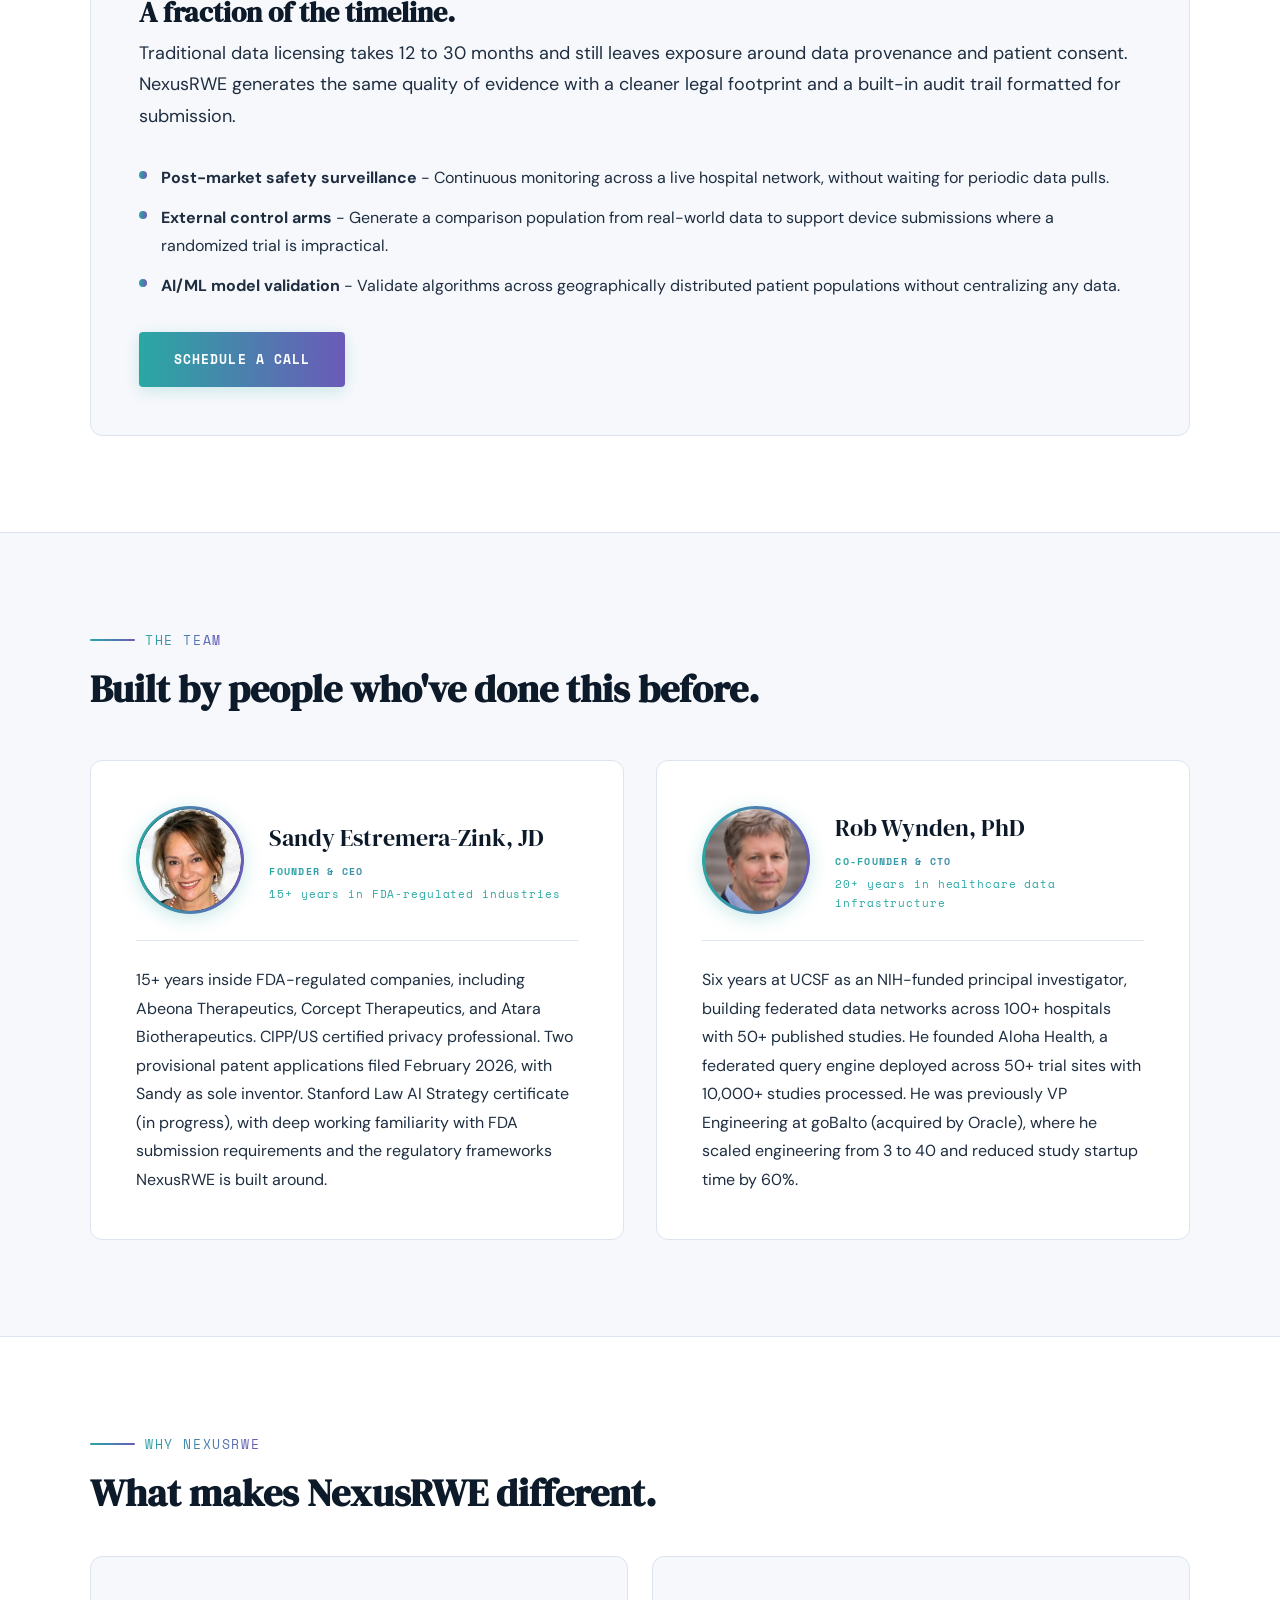
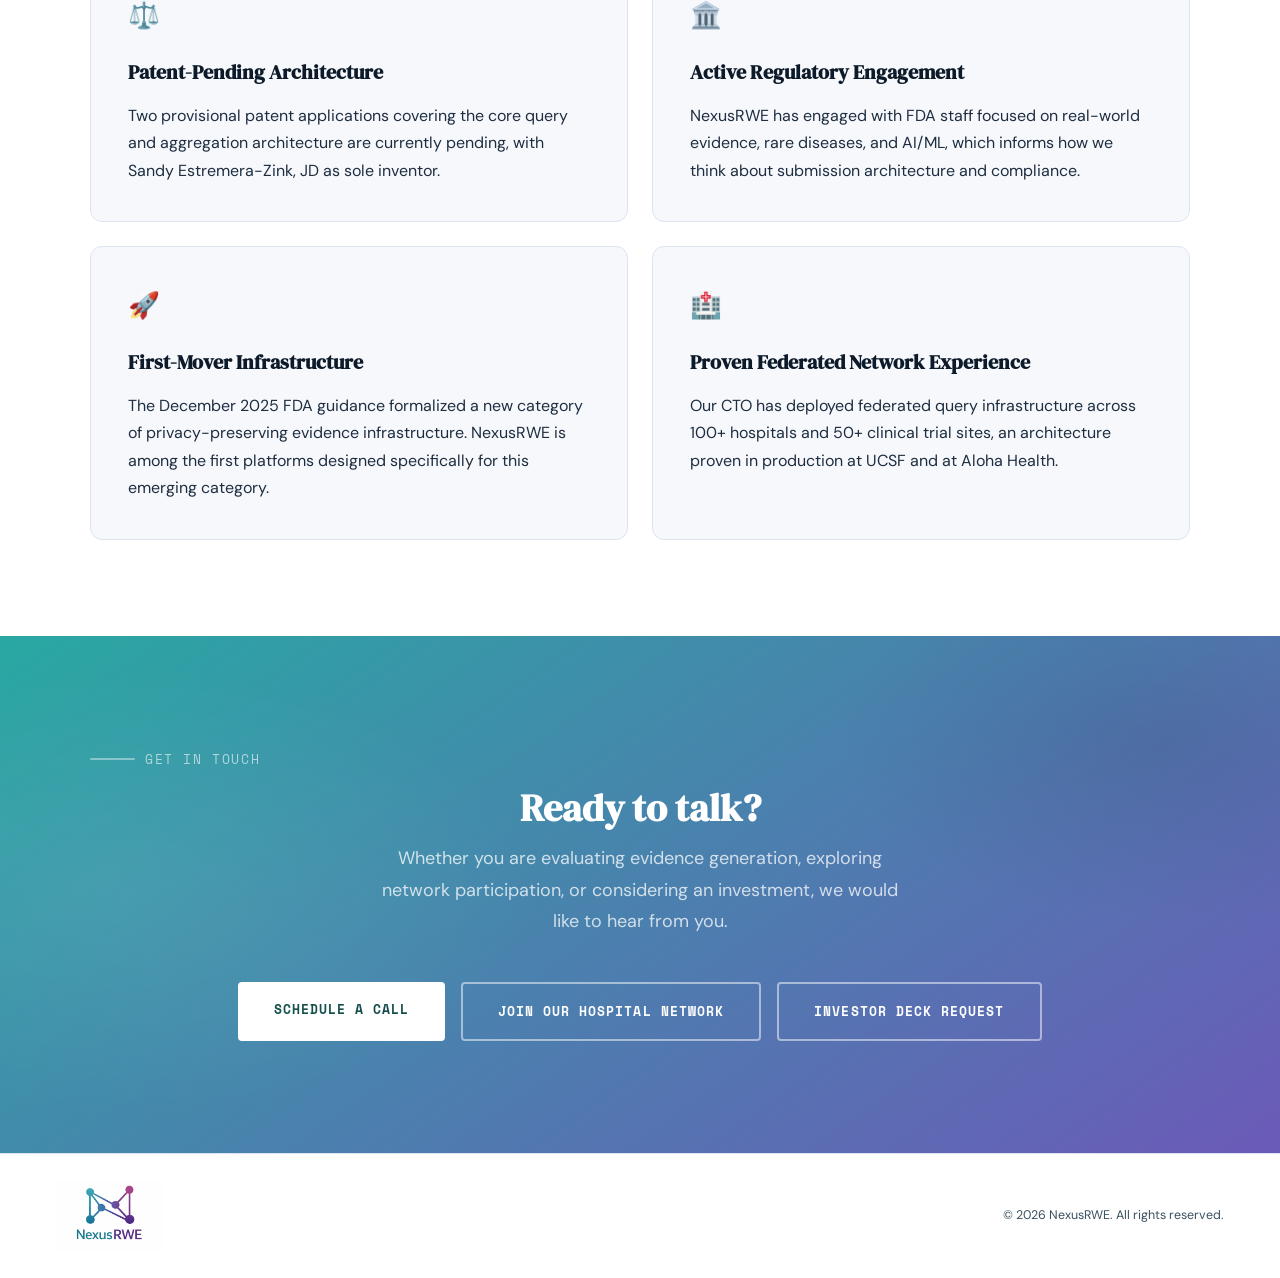
==== commit 7b222a6d: "Fix broken For Hospitals nav link #hospitals had no matching element in the page. Changed to #pharma" ====
--- a/index.html
+++ b/index.html
@@ -395,7 +395,7 @@
     <a href="#problem">Problem</a>
     <a href="#how">How It Works</a>
     <a href="#pharma">For Pharma</a>
-    <a href="#hospitals">For Hospitals</a>
+    <a href="#pharma">For Hospitals</a>
     <a href="#team">Team</a>
     <a href="https://docs.google.com/forms/d/1RJOTHhJAT2mv4seBjMcL0PbOT0lPNAH2dz4hha_eQss/viewform" target="_blank" class="nav-cta">Schedule a Call</a>
   </div>
@@ -483,76 +483,45 @@
 
     <div class="tab-panel active" id="pharma-tab">
       <div class="tab-content">
-        <h2>Regulatory-grade evidence.<br>A fraction of the timeline.</h2>
-        <div class="quote-block">
-          <p>"The evidence you need is already in hospital systems. We help you use it - without asking hospitals to hand it over."</p>
-        </div>
-        <p class="sub">Traditional centralized data licensing takes six to twelve months and still leaves exposure around data provenance and patient consent. NexusRWE generates the same quality of evidence, with a cleaner legal footprint and a built-in audit trail formatted for submission.</p>
-        <div class="use-cases">
-          <div class="use-cases-label">Where NexusRWE Creates Value</div>
-          <div class="use-case-list">
-            <div class="use-case-item"><span class="uc-dot"></span><div><strong>Post-market safety surveillance</strong> - continuous monitoring across a live hospital network, without waiting for periodic data pulls or registry updates.</div></div>
-            <div class="use-case-item"><span class="uc-dot"></span><div><strong>External control arms</strong> - generate a comparison population from real-world data to support device submissions where a randomized trial is impractical.</div></div>
-            <div class="use-case-item"><span class="uc-dot"></span><div><strong>AI/ML model validation</strong> - validate algorithms against geographically distributed patient populations without centralizing any data.</div></div>
-          </div>
-        </div>
-        <a href="https://docs.google.com/forms/d/1RJOTHhJAT2mv4seBjMcL0PbOT0lPNAH2dz4hha_eQss/viewform" target="_blank" class="btn btn-grad">Schedule a Call</a>
-
-        <div style="margin-top:3rem; padding:2.5rem; border-radius:16px; background:linear-gradient(145deg, #29A8A3 0%, #6B5AB8 100%); color:#fff;">
-          <p style="font-family:'Space Mono',monospace; font-size:0.82rem; letter-spacing:0.12em; text-transform:uppercase; opacity:0.85; margin-bottom:0.5rem;">Use Case 1 &middot; Built for ICH M14</p>
-          <h3 style="font-size:1.6rem; line-height:1.25; margin-bottom:1.5rem; color:#fff;">A Post-Market Safety Study</h3>
-          <h4 style="font-size:1.1rem; margin-bottom:0.6rem; color:#fff;">What this looks like in practice</h4>
-          <p style="margin-bottom:1.5rem; color:rgba(255,255,255,0.92);">A pharma sponsor has a cardiovascular drug on the market. Spontaneous reports suggest elevated stroke risk in patients over 75. Under ICH M14, they need a structured pharmacoepidemiological study across multiple health systems - fast, defensible, and submission-ready.</p>
-          <h4 style="font-size:1.1rem; margin-bottom:0.6rem; color:#fff;">The old way</h4>
-          <p style="margin-bottom:1.5rem; color:rgba(255,255,255,0.92);">Negotiate data use agreements with five hospital systems. Sign HIPAA agreements. Wait for IRB approvals. Export patient records to a central server. Run the analysis. Reformat everything manually for submission. That's 12 to 30 months and seven figures spent - with patient data sitting outside the hospitals where it was generated.</p>
-          <h4 style="font-size:1.1rem; margin-bottom:0.6rem; color:#fff;">With NexusRWE</h4>
-          <p style="margin-bottom:1.5rem; color:rgba(255,255,255,0.92);">The sponsor submits a locked study protocol. Each hospital approves it through their own governance process. The analysis runs locally inside each hospital - patient data never moves. When the privacy budget is spent, the system stops automatically. Encrypted results are returned - each one traceable to its source. The platform generates a submission-ready evidence package automatically.</p>
-          <p style="color:rgba(255,255,255,0.92);">Months, not years. No data ever leaves the hospital. Every step is auditable and traceable.</p>
-        </div>
-
-        <a href="use-case-1.html" style="display:block; margin-top:1.5rem; text-decoration:none; color:inherit;">
+        <a href="use-case-1.html" style="display:block; margin-bottom:2rem; text-decoration:none; color:inherit;">
           <div style="background:var(--teal-xlt); border:1px solid var(--border); padding:1.5rem 1.75rem; border-radius:12px;">
-            <p style="font-family:'Space Mono',monospace; font-size:0.82rem; letter-spacing:0.12em; text-transform:uppercase; color:var(--teal-dk); margin-bottom:0.4rem;">Use Case 1 &rarr;</p>
+            <p style="font-family:'Space Mono',monospace; font-size:0.82rem; letter-spacing:0.12em; text-transform:uppercase; color:var(--teal-dk); margin-bottom:0.4rem;">A Post-Market Safety Study &rarr;</p>
             <h4 style="line-height:1.3; margin-bottom:0.4rem; color:var(--text);">A safety signal becomes submission-ready evidence, without moving a single patient record.</h4>
             <p style="color:var(--text-3); font-size:0.95rem;">Post-market safety study built for ICH M14</p>
           </div>
         </a>
+        <h2>Regulatory-grade evidence.<br>A fraction of the timeline.</h2>
+        <p class="sub">Traditional data licensing takes 12 to 30 months and still leaves exposure around data provenance and patient consent. NexusRWE generates the same quality of evidence with a cleaner legal footprint and a built-in audit trail formatted for submission.</p>
+        <div class="use-cases">
+          <div class="use-case-list">
+            <div class="use-case-item"><span class="uc-dot"></span><div><strong>Post-market safety surveillance</strong> - Continuous monitoring across a live hospital network, without waiting for periodic data pulls.</div></div>
+            <div class="use-case-item"><span class="uc-dot"></span><div><strong>External control arms</strong> - Generate a comparison population from real-world data to support device submissions where a randomized trial is impractical.</div></div>
+            <div class="use-case-item"><span class="uc-dot"></span><div><strong>AI/ML model validation</strong> - Validate algorithms across geographically distributed patient populations without centralizing any data.</div></div>
+          </div>
+        </div>
+        <a href="https://docs.google.com/forms/d/1RJOTHhJAT2mv4seBjMcL0PbOT0lPNAH2dz4hha_eQss/viewform" target="_blank" class="btn btn-grad">Schedule a Call</a>
       </div>
     </div>
 
     <div class="tab-panel" id="hospital-tab">
       <div class="tab-content">
-        <h2>Contribute to research.<br>Keep your data.</h2>
-        <p class="sub">Patient data never leaves your institution. NexusRWE deploys as a lightweight containerized node behind your firewall. Your governance team approves every query before it runs, and you retain full control.</p>
-        <ul class="hospital-list">
-          <li><span class="h-dot"></span>Patient records remain on your infrastructure at all times</li>
-          <li><span class="h-dot"></span>Governance approval is required for every query, with no automatic execution</li>
-          <li><span class="h-dot"></span>Lightweight containerized deployment, minimal IT footprint</li>
-          <li><span class="h-dot"></span>Compensation is based on computing resources used, structured to align with anti-kickback and Stark law requirements</li>
-          <li><span class="h-dot"></span>De-identified summary outputs only, with no patient-level data transmitted</li>
-        </ul>
-        <a href="https://docs.google.com/forms/d/1RJOTHhJAT2mv4seBjMcL0PbOT0lPNAH2dz4hha_eQss/viewform" target="_blank" class="btn btn-grad">Join Our Hospital Network</a>
-
-        <div style="margin-top:3rem; padding:2.5rem; border-radius:16px; background:linear-gradient(145deg, #29A8A3 0%, #6B5AB8 100%); color:#fff;">
-          <p style="font-family:'Space Mono',monospace; font-size:0.82rem; letter-spacing:0.12em; text-transform:uppercase; opacity:0.85; margin-bottom:0.5rem;">Use Case 2 &middot; Without Exporting Patient Data</p>
-          <h3 style="font-size:1.6rem; line-height:1.25; margin-bottom:1.5rem; color:#fff;">A Hospital Participates in RWE</h3>
-          <h4 style="font-size:1.1rem; margin-bottom:0.6rem; color:#fff;">The situation</h4>
-          <p style="margin-bottom:1.5rem; color:rgba(255,255,255,0.92);">A large academic medical center has 1.2 million patient records and a capable clinical informatics team. Pharma sponsors and CROs frequently approach about data partnerships. The CIO consistently declines. HIPAA exposure, anti-kickback statute concerns, breach risk, and reputational risk all outweigh the modest payments offered.</p>
-          <h4 style="font-size:1.1rem; margin-bottom:0.6rem; color:#fff;">The conventional model</h4>
-          <p style="margin-bottom:1.5rem; color:rgba(255,255,255,0.92);">Sign a data use agreement. Export a de-identified extract to a sponsor or aggregator. Hope the de-identification holds. Accept ongoing legal exposure for years. Get paid as a function of how many patient records left the building.</p>
-          <h4 style="font-size:1.1rem; margin-bottom:0.6rem; color:#fff;">The NexusRWE model</h4>
-          <p style="margin-bottom:1.5rem; color:rgba(255,255,255,0.92);">Onboard once with a standard institutional governance configuration. Sponsors submit code-signed query artifacts; the hospital approves or declines on a per-study basis. Approved queries run locally inside an attested sandbox. Only aggregate, differentially private results return; nothing else leaves. The hospital is compensated for compute cycles consumed, not for patient records.</p>
-          <h4 style="font-size:1.1rem; margin-bottom:0.6rem; color:#fff;">The outcome</h4>
-          <p style="color:rgba(255,255,255,0.92);">The hospital can participate in regulatory-grade studies it previously declined. Data sovereignty is structural, not promised. Compensation is tied to a service the hospital actually provides, not to the volume of patient data exported. The institution stays in control.</p>
-        </div>
-
-        <a href="use-case-2.html" style="display:block; margin-top:1.5rem; text-decoration:none; color:inherit;">
+        <a href="use-case-2.html" style="display:block; margin-bottom:2rem; text-decoration:none; color:inherit;">
           <div style="background:var(--teal-xlt); border:1px solid var(--border); padding:1.5rem 1.75rem; border-radius:12px;">
-            <p style="font-family:'Space Mono',monospace; font-size:0.82rem; letter-spacing:0.12em; text-transform:uppercase; color:var(--teal-dk); margin-bottom:0.4rem;">Use Case 2 &rarr;</p>
+            <p style="font-family:'Space Mono',monospace; font-size:0.82rem; letter-spacing:0.12em; text-transform:uppercase; color:var(--teal-dk); margin-bottom:0.4rem;">A Hospital Participates in RWE &rarr;</p>
             <h4 style="line-height:1.3; margin-bottom:0.4rem; color:var(--text);">Join a real-world evidence network that respects what your patients shared with you.</h4>
             <p style="color:var(--text-3); font-size:0.95rem;">Hospital participation without exporting patient data</p>
           </div>
         </a>
+        <h2>Join the network.<br>Keep your data.</h2>
+        <p class="sub">Pharma sponsors need access to real-world patient data. Your CIO, legal, and compliance teams have always said no. NexusRWE changes that equation. Studies run inside your walls. Nothing leaves.</p>
+        <div class="use-cases">
+          <div class="use-case-list">
+            <div class="use-case-item"><span class="uc-dot"></span><div><strong>Participate without exporting data</strong> - Approved studies run locally inside a secure environment at your site.</div></div>
+            <div class="use-case-item"><span class="uc-dot"></span><div><strong>Maintain full data sovereignty</strong> - You approve or decline every study through your own governance process.</div></div>
+            <div class="use-case-item"><span class="uc-dot"></span><div><strong>Get compensated for compute, not records</strong> - Revenue tied to a service you actually provide.</div></div>
+          </div>
+        </div>
+        <a href="https://docs.google.com/forms/d/1RJOTHhJAT2mv4seBjMcL0PbOT0lPNAH2dz4hha_eQss/viewform" target="_blank" class="btn btn-grad">Schedule a Call</a>
       </div>
     </div>
 
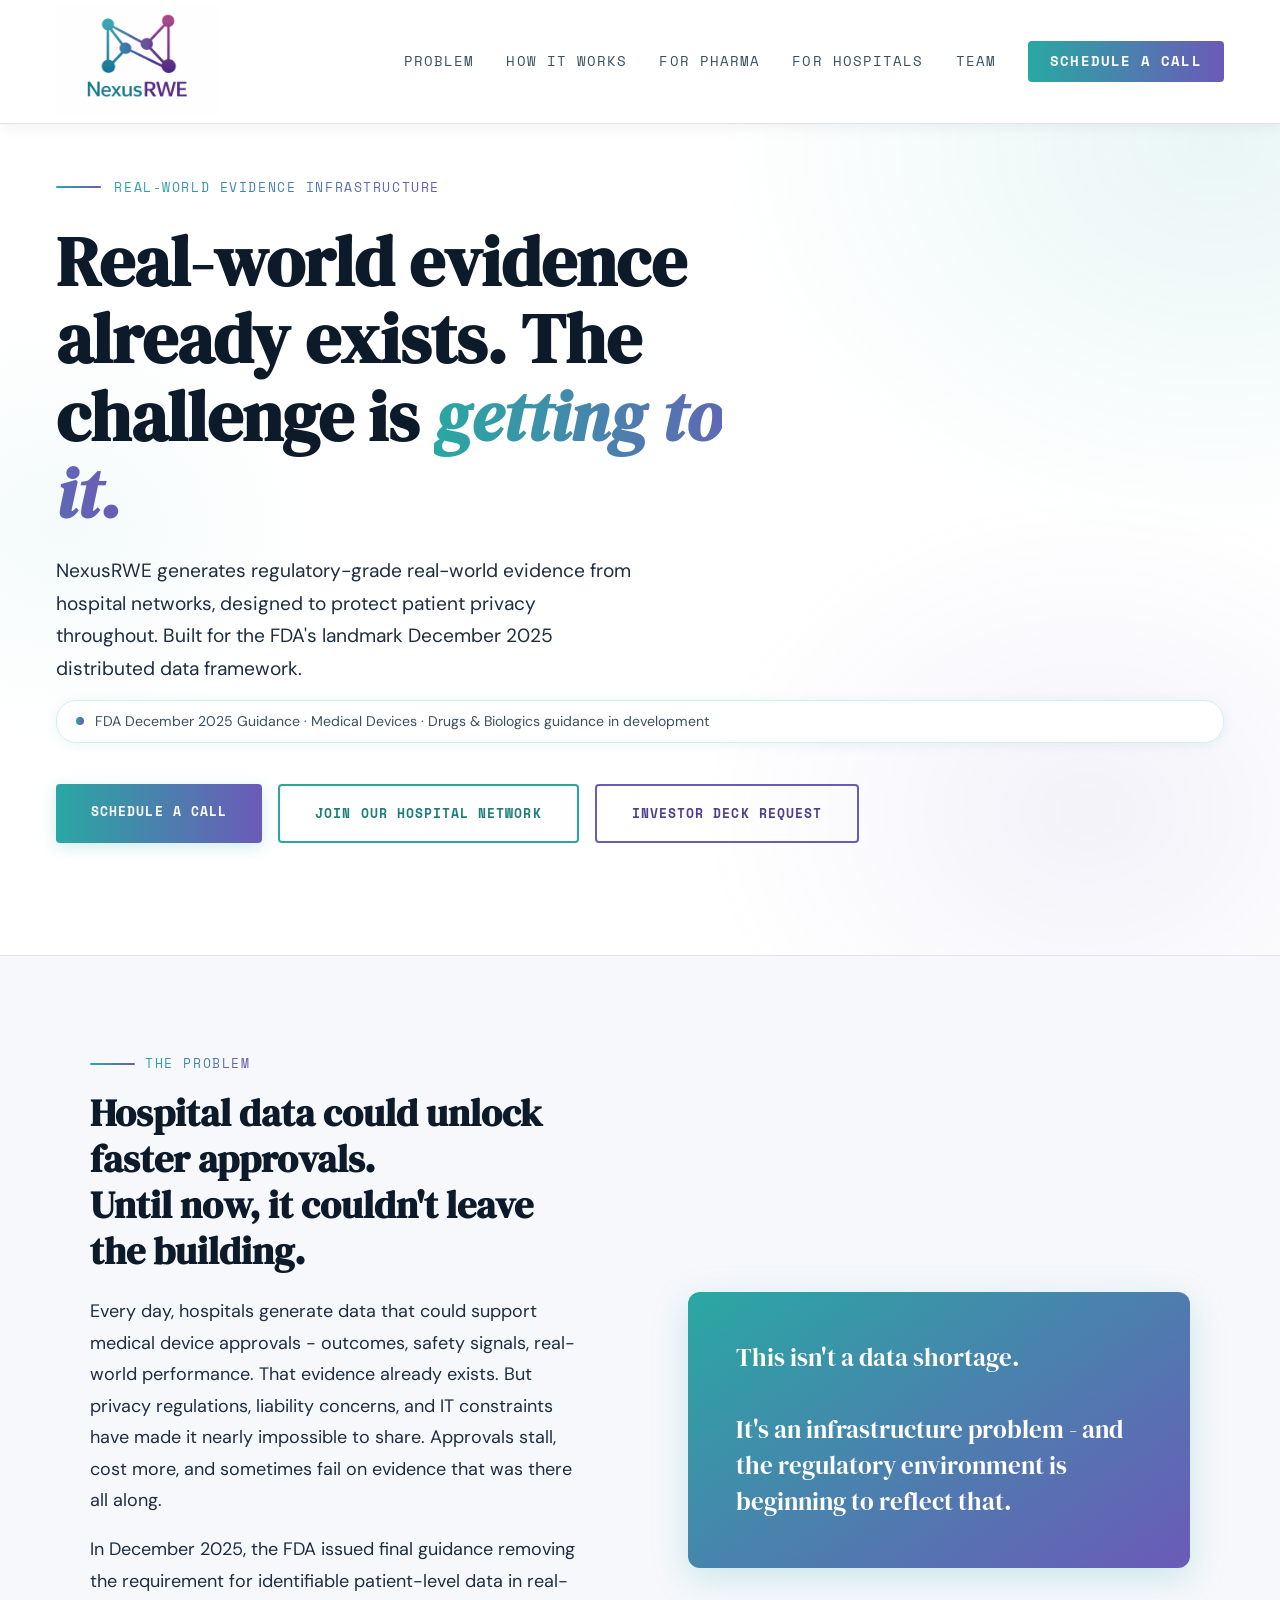
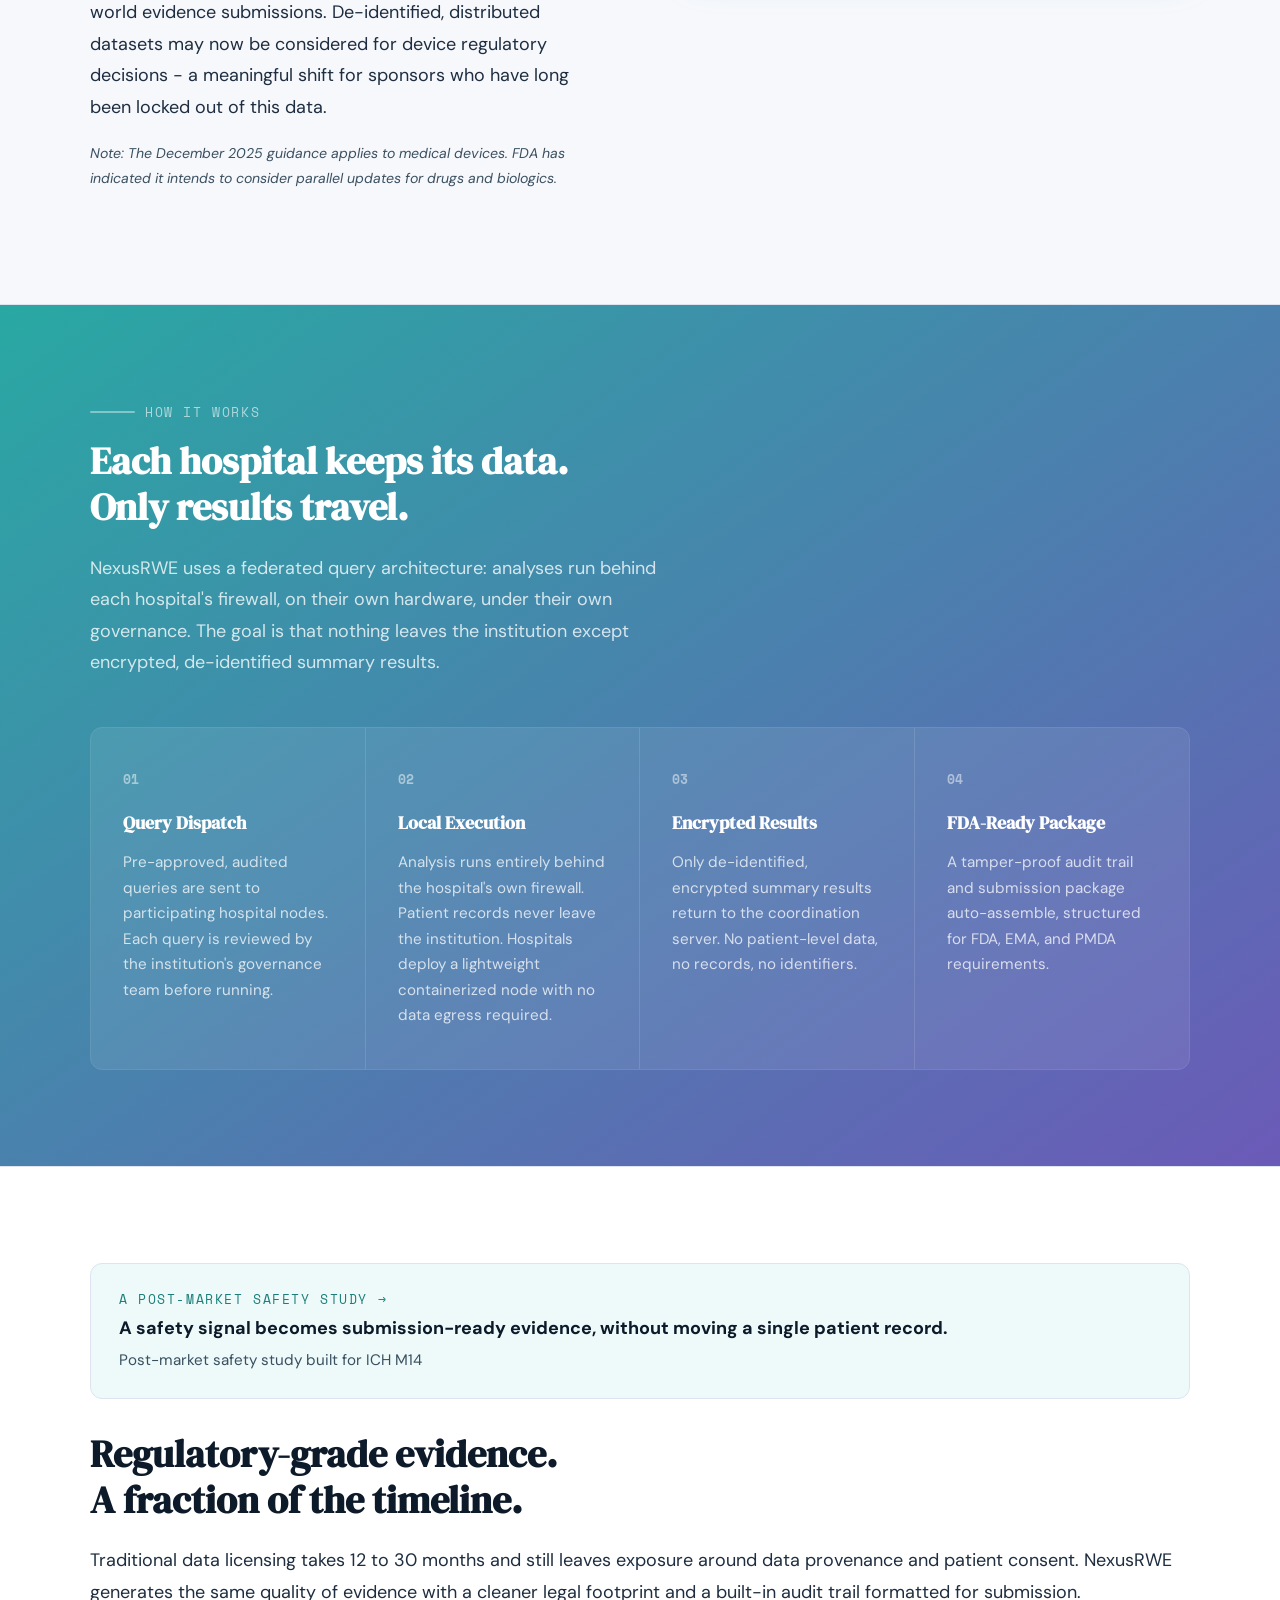
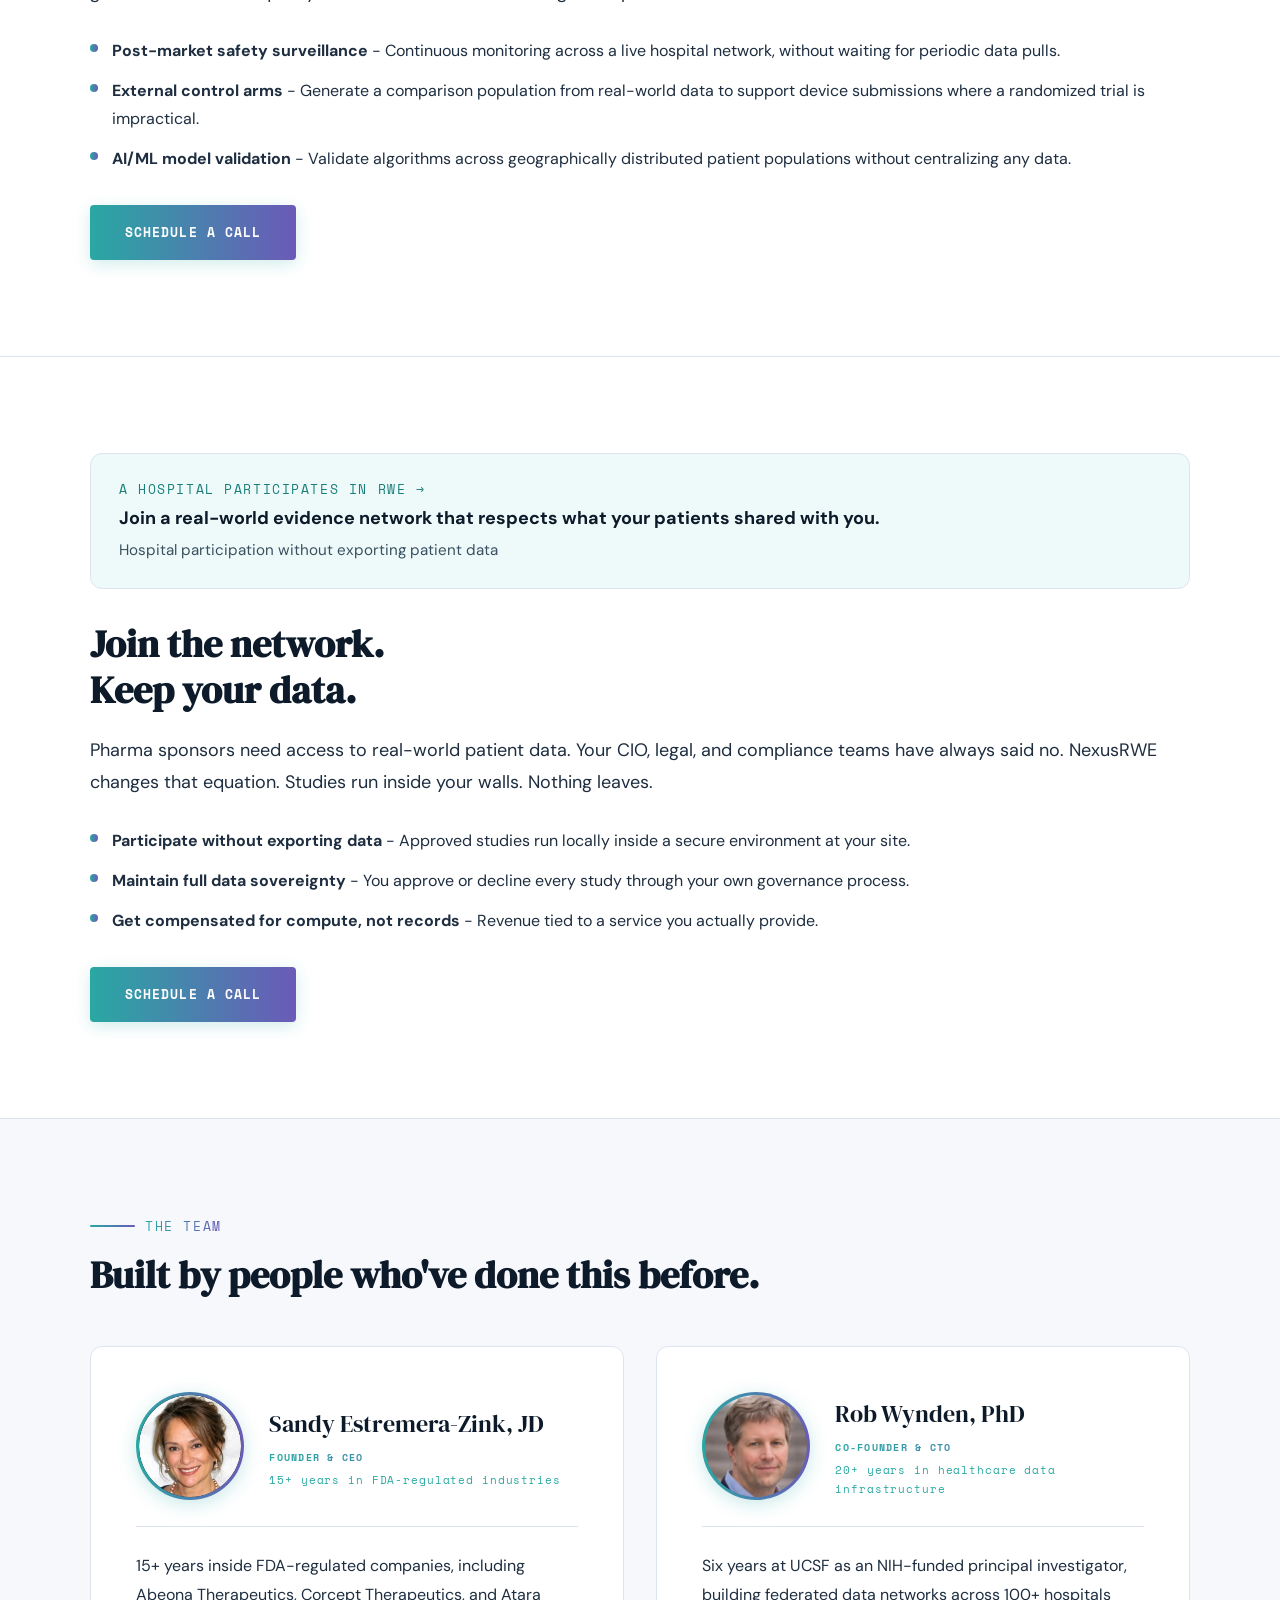
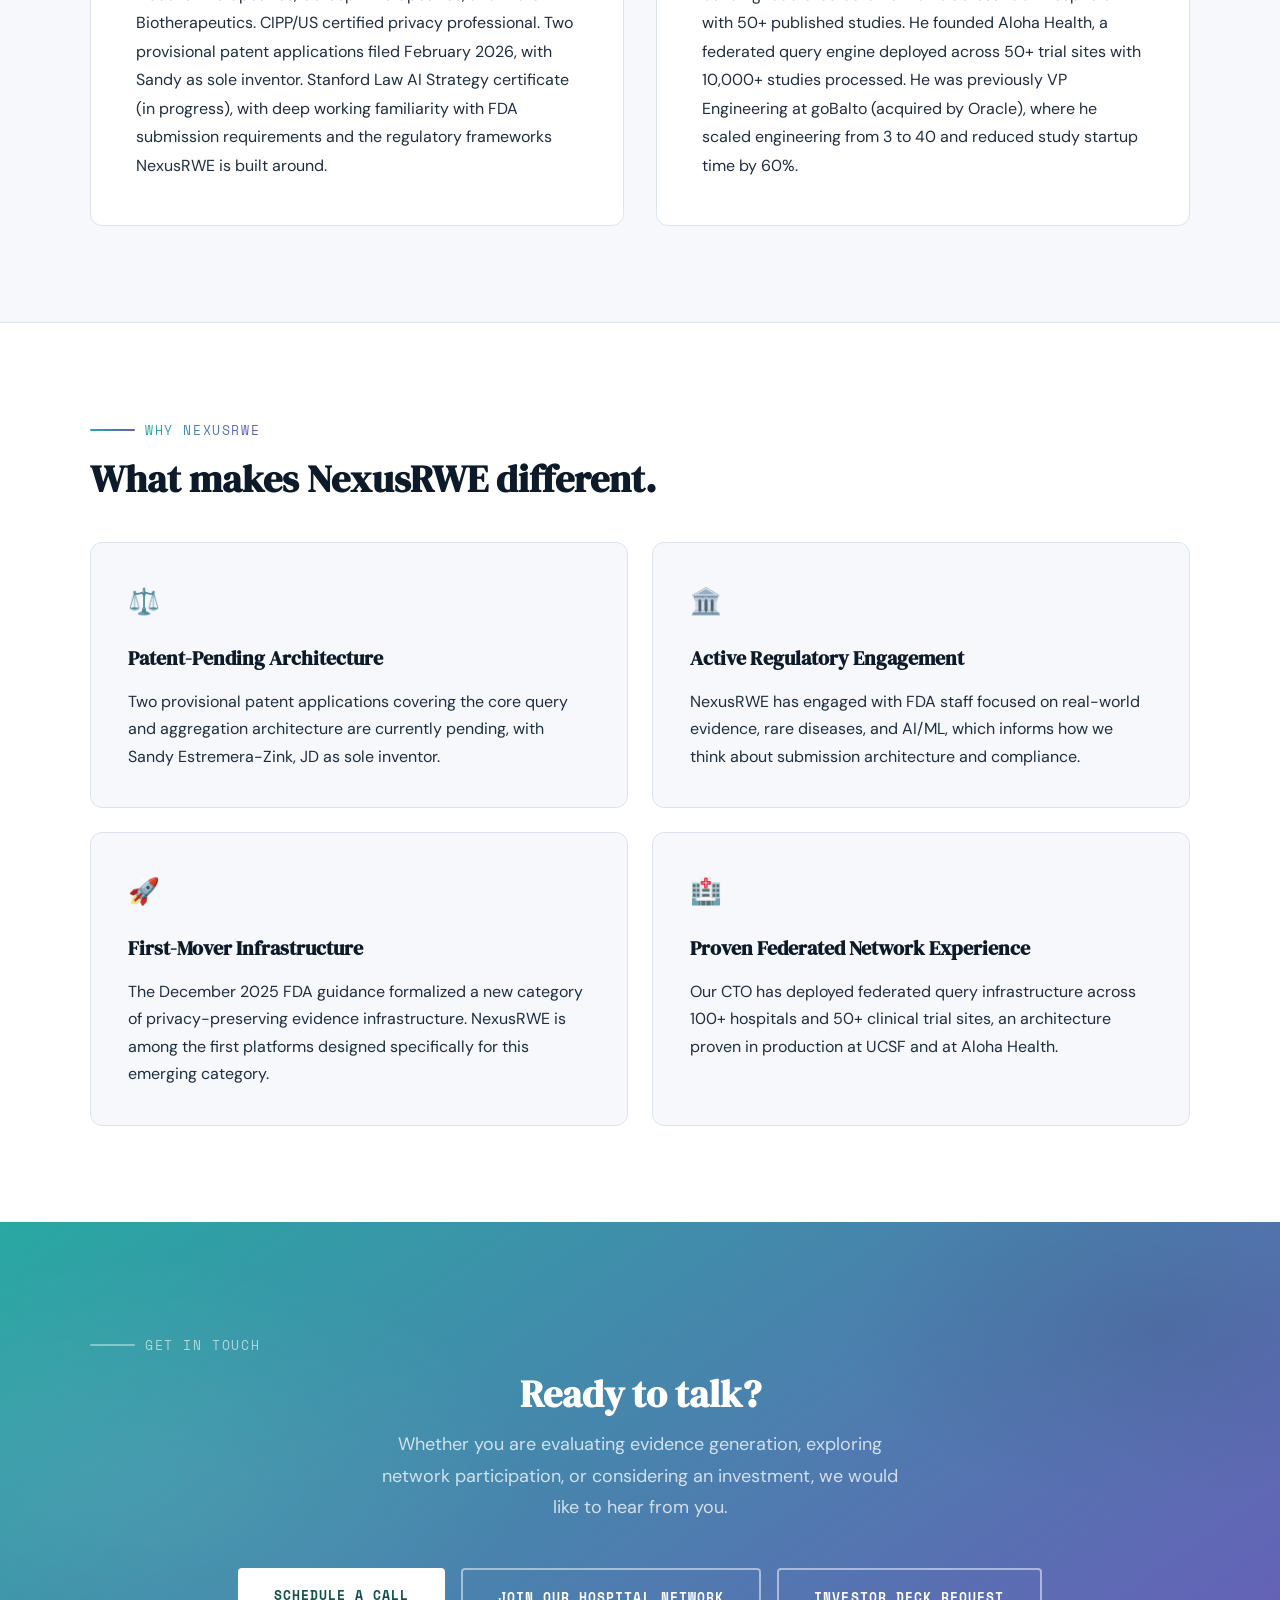
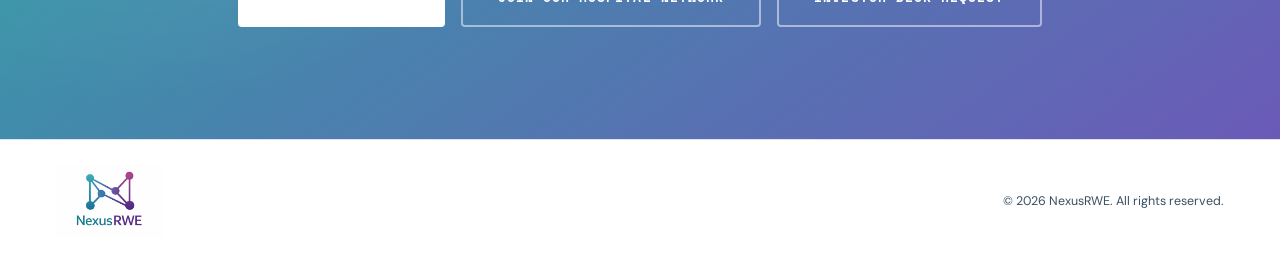
==== commit 219b379c: "Replace tab UI with two separate sections for pharma and hospitals Remove tab-nav and tab-panel syst" ====
--- a/index.html
+++ b/index.html
@@ -395,7 +395,7 @@
     <a href="#problem">Problem</a>
     <a href="#how">How It Works</a>
     <a href="#pharma">For Pharma</a>
-    <a href="#pharma">For Hospitals</a>
+    <a href="#hospitals">For Hospitals</a>
     <a href="#team">Team</a>
     <a href="https://docs.google.com/forms/d/1RJOTHhJAT2mv4seBjMcL0PbOT0lPNAH2dz4hha_eQss/viewform" target="_blank" class="nav-cta">Schedule a Call</a>
   </div>
@@ -476,55 +476,45 @@
 
 <section class="audiences-section" id="pharma">
   <div class="max-w">
-    <div class="tab-nav">
-      <button class="tab-btn active" onclick="showTab('pharma-tab', this)">For Pharma &amp; Device</button>
-      <button class="tab-btn" onclick="showTab('hospital-tab', this)">For Hospitals</button>
-    </div>
-
-    <div class="tab-panel active" id="pharma-tab">
-      <div class="tab-content">
-        <a href="use-case-1.html" style="display:block; margin-bottom:2rem; text-decoration:none; color:inherit;">
-          <div style="background:var(--teal-xlt); border:1px solid var(--border); padding:1.5rem 1.75rem; border-radius:12px;">
-            <p style="font-family:'Space Mono',monospace; font-size:0.82rem; letter-spacing:0.12em; text-transform:uppercase; color:var(--teal-dk); margin-bottom:0.4rem;">A Post-Market Safety Study &rarr;</p>
-            <h4 style="line-height:1.3; margin-bottom:0.4rem; color:var(--text);">A safety signal becomes submission-ready evidence, without moving a single patient record.</h4>
-            <p style="color:var(--text-3); font-size:0.95rem;">Post-market safety study built for ICH M14</p>
-          </div>
-        </a>
-        <h2>Regulatory-grade evidence.<br>A fraction of the timeline.</h2>
-        <p class="sub">Traditional data licensing takes 12 to 30 months and still leaves exposure around data provenance and patient consent. NexusRWE generates the same quality of evidence with a cleaner legal footprint and a built-in audit trail formatted for submission.</p>
-        <div class="use-cases">
-          <div class="use-case-list">
-            <div class="use-case-item"><span class="uc-dot"></span><div><strong>Post-market safety surveillance</strong> - Continuous monitoring across a live hospital network, without waiting for periodic data pulls.</div></div>
-            <div class="use-case-item"><span class="uc-dot"></span><div><strong>External control arms</strong> - Generate a comparison population from real-world data to support device submissions where a randomized trial is impractical.</div></div>
-            <div class="use-case-item"><span class="uc-dot"></span><div><strong>AI/ML model validation</strong> - Validate algorithms across geographically distributed patient populations without centralizing any data.</div></div>
-          </div>
-        </div>
-        <a href="https://docs.google.com/forms/d/1RJOTHhJAT2mv4seBjMcL0PbOT0lPNAH2dz4hha_eQss/viewform" target="_blank" class="btn btn-grad">Schedule a Call</a>
-      </div>
-    </div>
-
-    <div class="tab-panel" id="hospital-tab">
-      <div class="tab-content">
-        <a href="use-case-2.html" style="display:block; margin-bottom:2rem; text-decoration:none; color:inherit;">
-          <div style="background:var(--teal-xlt); border:1px solid var(--border); padding:1.5rem 1.75rem; border-radius:12px;">
-            <p style="font-family:'Space Mono',monospace; font-size:0.82rem; letter-spacing:0.12em; text-transform:uppercase; color:var(--teal-dk); margin-bottom:0.4rem;">A Hospital Participates in RWE &rarr;</p>
-            <h4 style="line-height:1.3; margin-bottom:0.4rem; color:var(--text);">Join a real-world evidence network that respects what your patients shared with you.</h4>
-            <p style="color:var(--text-3); font-size:0.95rem;">Hospital participation without exporting patient data</p>
-          </div>
-        </a>
-        <h2>Join the network.<br>Keep your data.</h2>
-        <p class="sub">Pharma sponsors need access to real-world patient data. Your CIO, legal, and compliance teams have always said no. NexusRWE changes that equation. Studies run inside your walls. Nothing leaves.</p>
-        <div class="use-cases">
-          <div class="use-case-list">
-            <div class="use-case-item"><span class="uc-dot"></span><div><strong>Participate without exporting data</strong> - Approved studies run locally inside a secure environment at your site.</div></div>
-            <div class="use-case-item"><span class="uc-dot"></span><div><strong>Maintain full data sovereignty</strong> - You approve or decline every study through your own governance process.</div></div>
-            <div class="use-case-item"><span class="uc-dot"></span><div><strong>Get compensated for compute, not records</strong> - Revenue tied to a service you actually provide.</div></div>
-          </div>
-        </div>
-        <a href="https://docs.google.com/forms/d/1RJOTHhJAT2mv4seBjMcL0PbOT0lPNAH2dz4hha_eQss/viewform" target="_blank" class="btn btn-grad">Schedule a Call</a>
-      </div>
-    </div>
-
+    <a href="use-case-1.html" style="display:block; margin-bottom:2rem; text-decoration:none; color:inherit;">
+      <div style="background:var(--teal-xlt); border:1px solid var(--border); padding:1.5rem 1.75rem; border-radius:12px;">
+        <p style="font-family:'Space Mono',monospace; font-size:0.82rem; letter-spacing:0.12em; text-transform:uppercase; color:var(--teal-dk); margin-bottom:0.4rem;">A Post-Market Safety Study &rarr;</p>
+        <h4 style="line-height:1.3; margin-bottom:0.4rem; color:var(--text);">A safety signal becomes submission-ready evidence, without moving a single patient record.</h4>
+        <p style="color:var(--text-3); font-size:0.95rem;">Post-market safety study built for ICH M14</p>
+      </div>
+    </a>
+    <h2>Regulatory-grade evidence.<br>A fraction of the timeline.</h2>
+    <p class="sub">Traditional data licensing takes 12 to 30 months and still leaves exposure around data provenance and patient consent. NexusRWE generates the same quality of evidence with a cleaner legal footprint and a built-in audit trail formatted for submission.</p>
+    <div class="use-cases">
+      <div class="use-case-list">
+        <div class="use-case-item"><span class="uc-dot"></span><div><strong>Post-market safety surveillance</strong> - Continuous monitoring across a live hospital network, without waiting for periodic data pulls.</div></div>
+        <div class="use-case-item"><span class="uc-dot"></span><div><strong>External control arms</strong> - Generate a comparison population from real-world data to support device submissions where a randomized trial is impractical.</div></div>
+        <div class="use-case-item"><span class="uc-dot"></span><div><strong>AI/ML model validation</strong> - Validate algorithms across geographically distributed patient populations without centralizing any data.</div></div>
+      </div>
+    </div>
+    <a href="https://docs.google.com/forms/d/1RJOTHhJAT2mv4seBjMcL0PbOT0lPNAH2dz4hha_eQss/viewform" target="_blank" class="btn btn-grad">Schedule a Call</a>
+  </div>
+</section>
+
+<section class="audiences-section" id="hospitals">
+  <div class="max-w">
+    <a href="use-case-2.html" style="display:block; margin-bottom:2rem; text-decoration:none; color:inherit;">
+      <div style="background:var(--teal-xlt); border:1px solid var(--border); padding:1.5rem 1.75rem; border-radius:12px;">
+        <p style="font-family:'Space Mono',monospace; font-size:0.82rem; letter-spacing:0.12em; text-transform:uppercase; color:var(--teal-dk); margin-bottom:0.4rem;">A Hospital Participates in RWE &rarr;</p>
+        <h4 style="line-height:1.3; margin-bottom:0.4rem; color:var(--text);">Join a real-world evidence network that respects what your patients shared with you.</h4>
+        <p style="color:var(--text-3); font-size:0.95rem;">Hospital participation without exporting patient data</p>
+      </div>
+    </a>
+    <h2>Join the network.<br>Keep your data.</h2>
+    <p class="sub">Pharma sponsors need access to real-world patient data. Your CIO, legal, and compliance teams have always said no. NexusRWE changes that equation. Studies run inside your walls. Nothing leaves.</p>
+    <div class="use-cases">
+      <div class="use-case-list">
+        <div class="use-case-item"><span class="uc-dot"></span><div><strong>Participate without exporting data</strong> - Approved studies run locally inside a secure environment at your site.</div></div>
+        <div class="use-case-item"><span class="uc-dot"></span><div><strong>Maintain full data sovereignty</strong> - You approve or decline every study through your own governance process.</div></div>
+        <div class="use-case-item"><span class="uc-dot"></span><div><strong>Get compensated for compute, not records</strong> - Revenue tied to a service you actually provide.</div></div>
+      </div>
+    </div>
+    <a href="https://docs.google.com/forms/d/1RJOTHhJAT2mv4seBjMcL0PbOT0lPNAH2dz4hha_eQss/viewform" target="_blank" class="btn btn-grad">Schedule a Call</a>
   </div>
 </section>
 
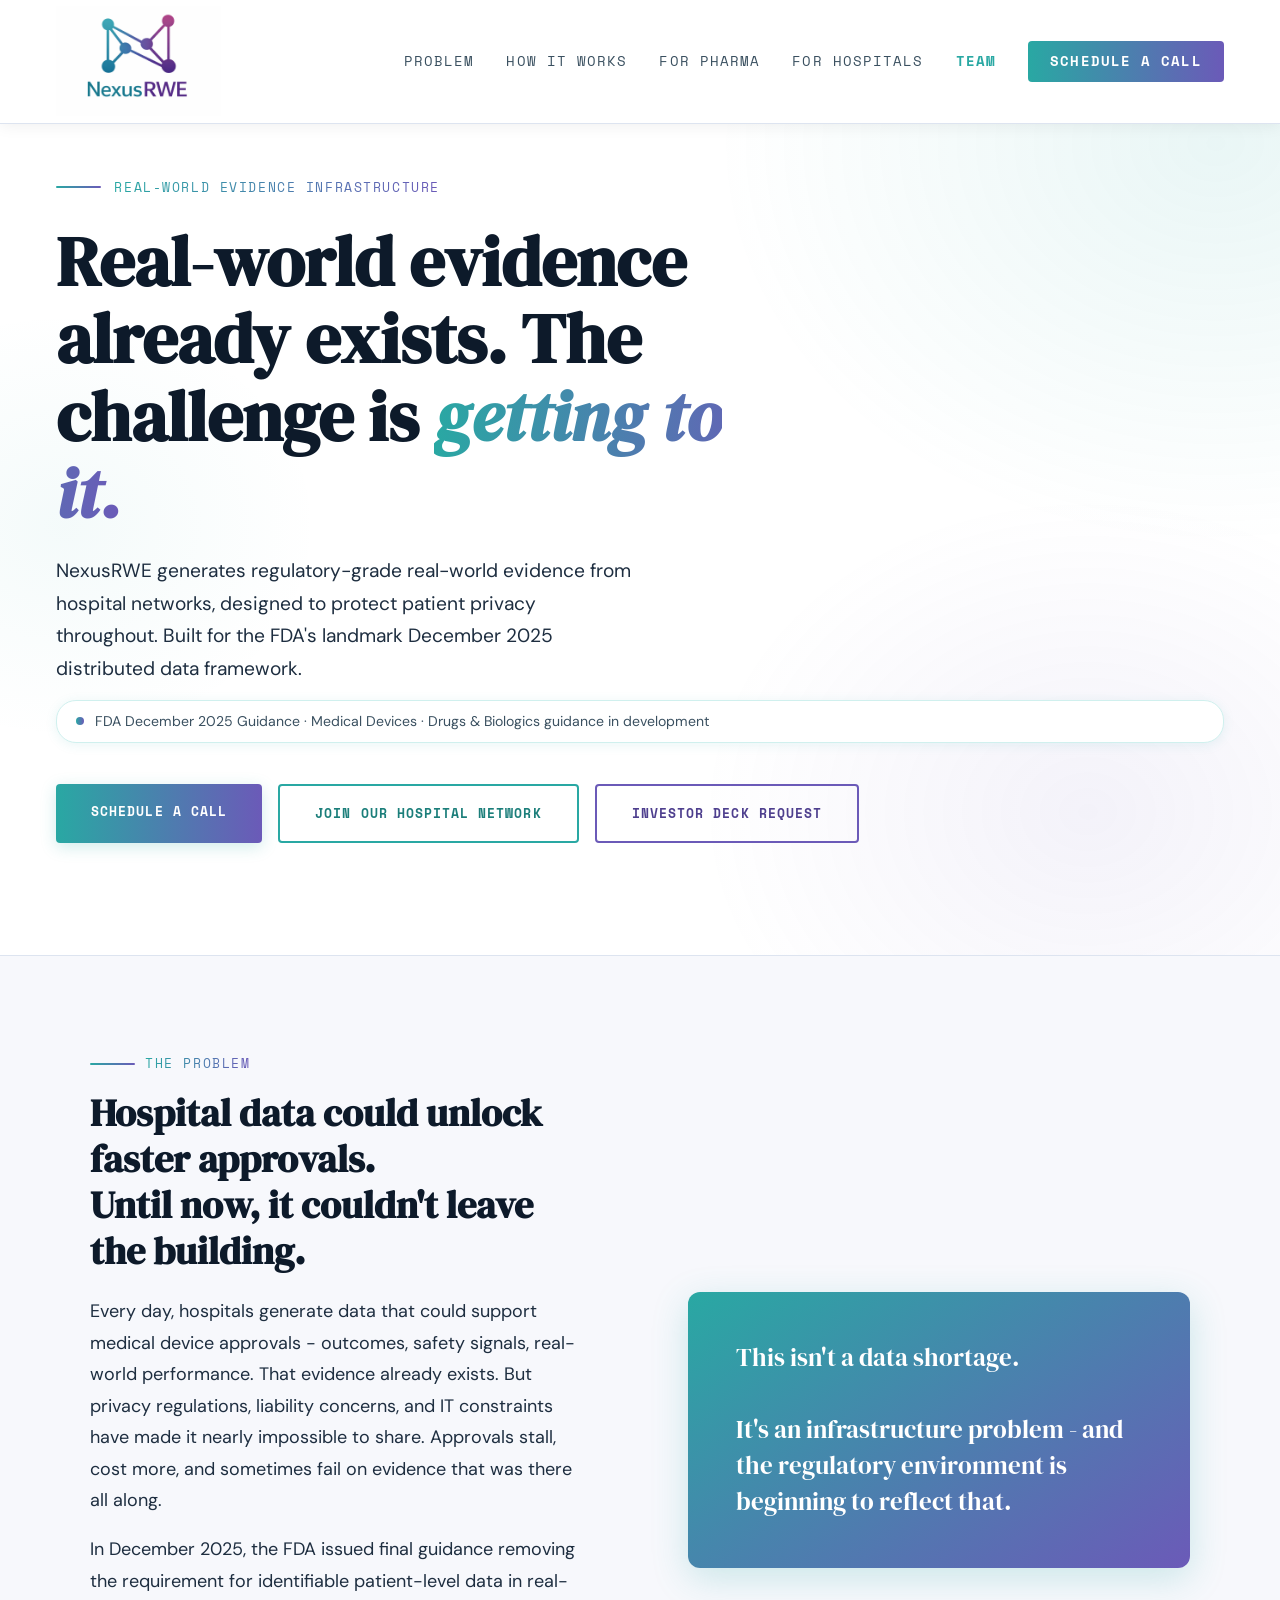
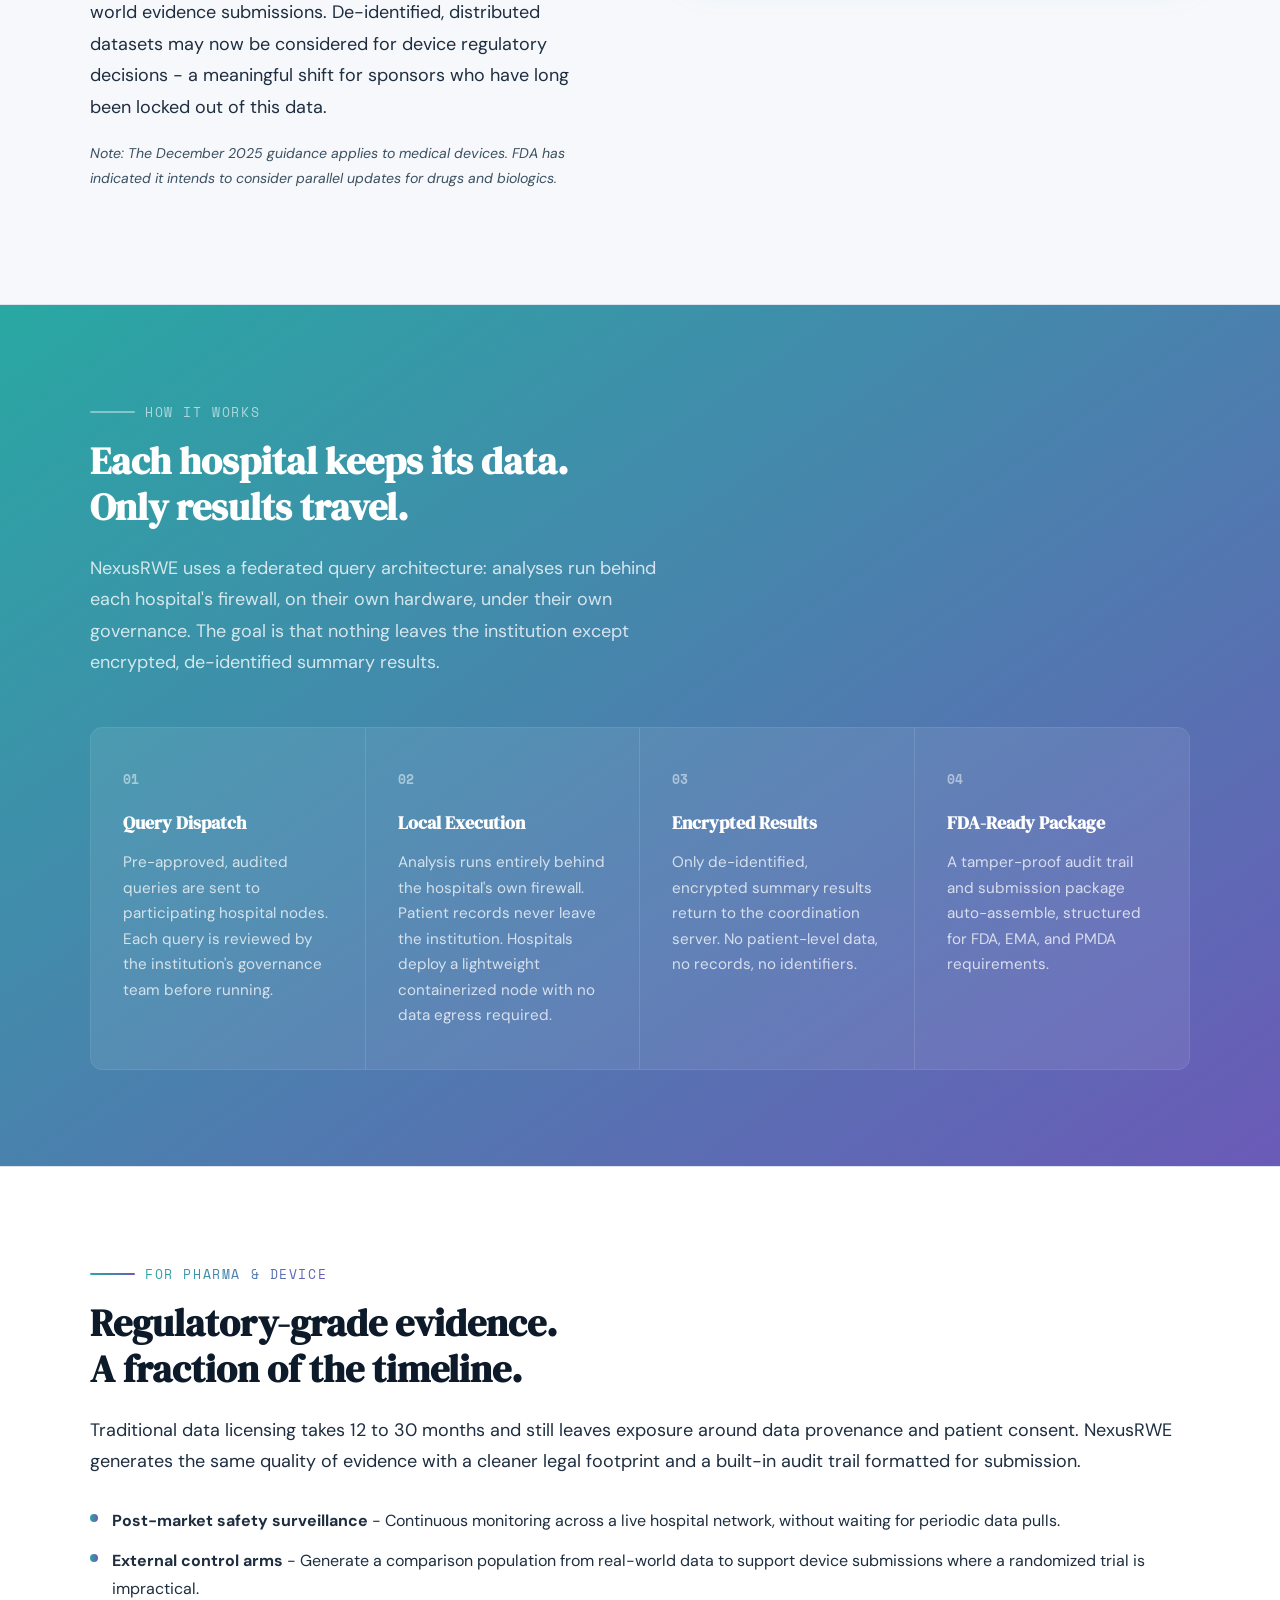
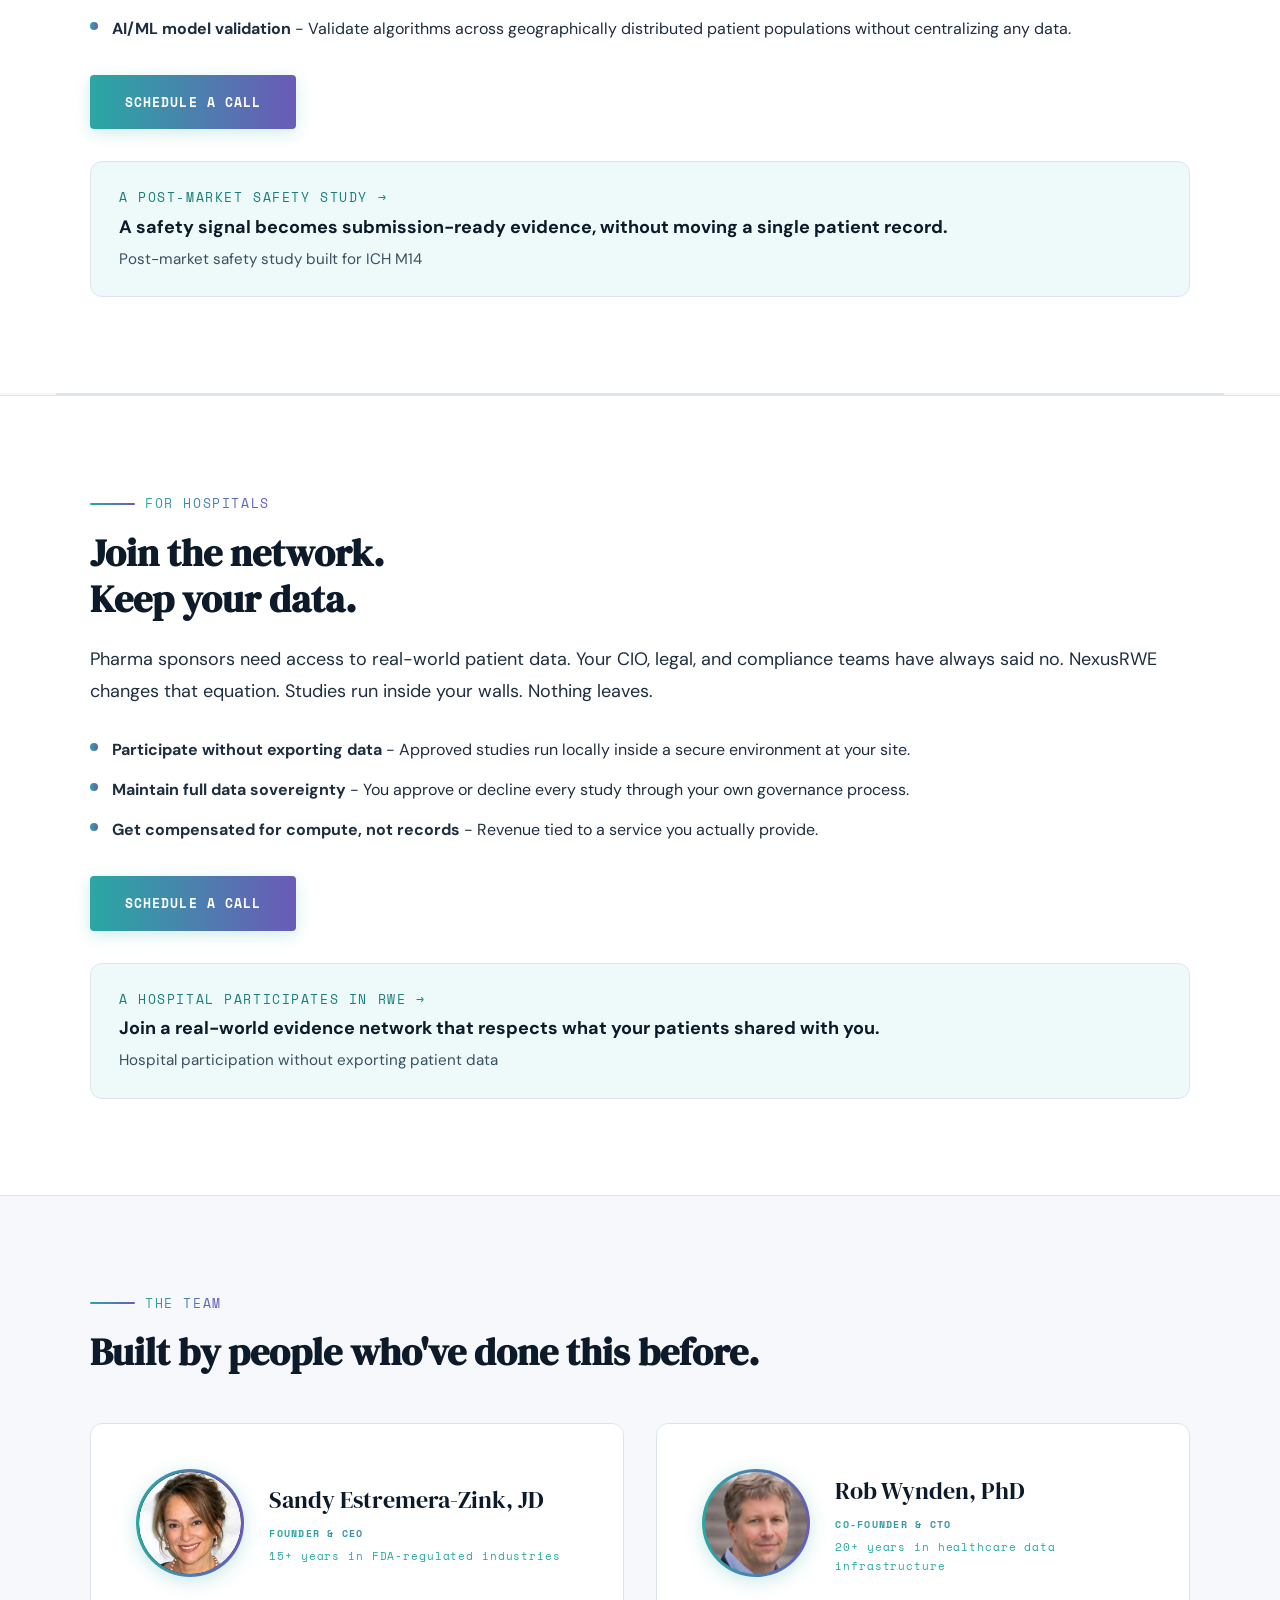
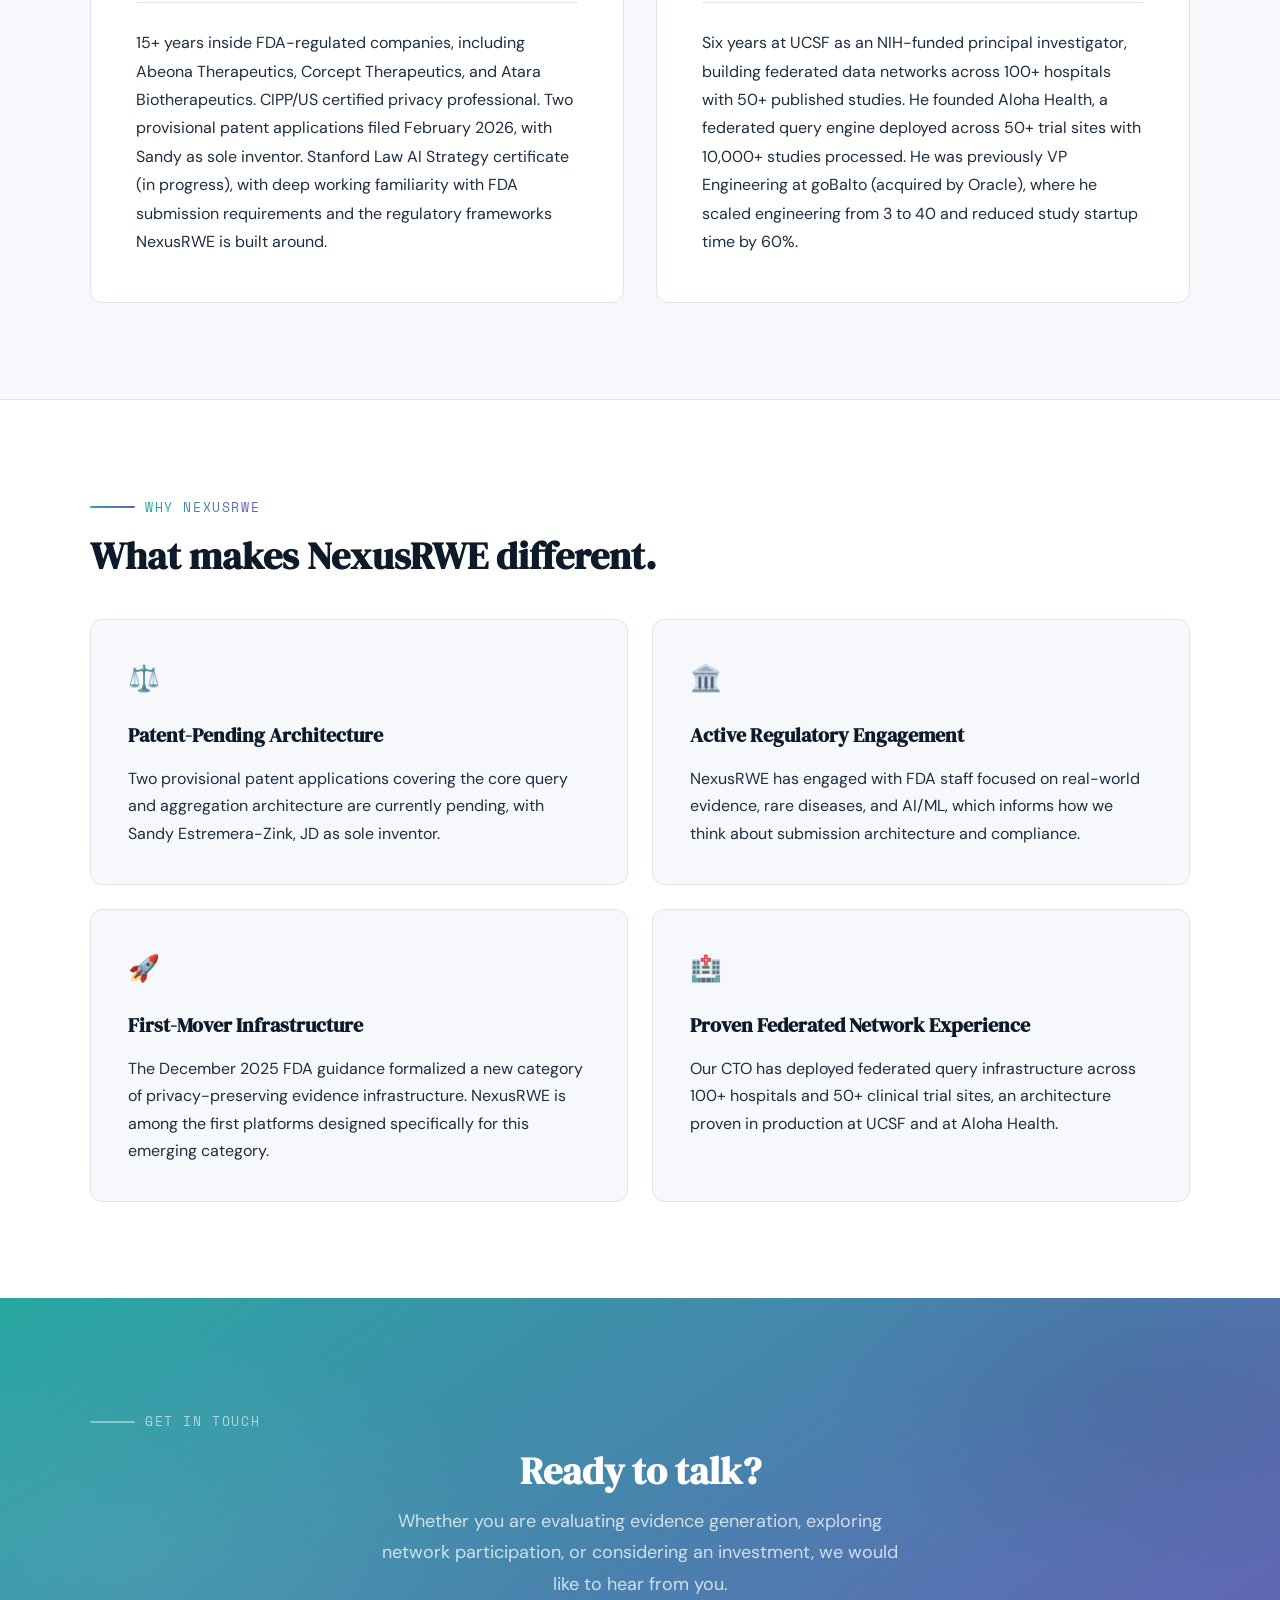
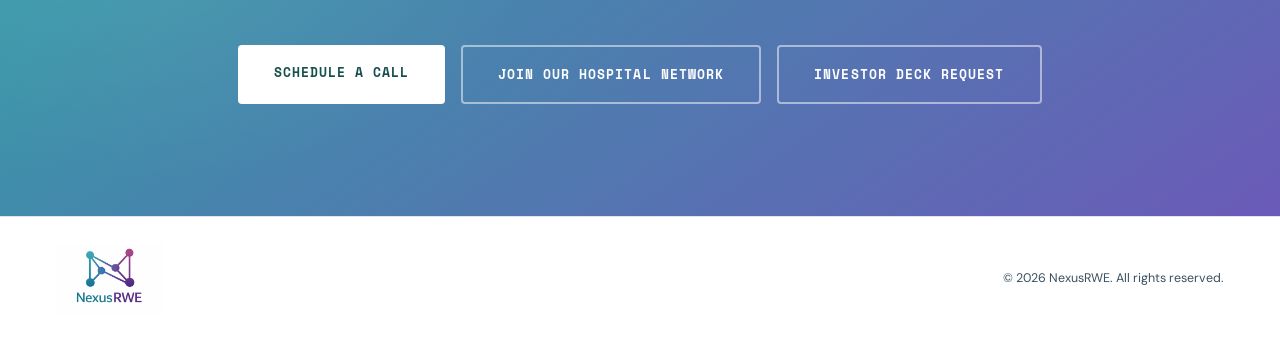
==== commit 8f75e5e7: "Add scroll-based active highlighting to nav links Use IntersectionObserver to track #problem, #how, " ====
--- a/index.html
+++ b/index.html
@@ -102,6 +102,7 @@
   color:var(--text-3); text-decoration:none; transition:color 0.2s;
 }
 .nav-links a:hover { color:var(--teal); }
+.nav-links a.active { color:var(--teal); font-weight:700; }
 .nav-cta {
   background:var(--grad) !important; color:#fff !important;
   padding:0.55rem 1.4rem; border-radius:4px; font-weight:700 !important;
@@ -476,13 +477,9 @@
 
 <section class="audiences-section" id="pharma">
   <div class="max-w">
-    <a href="use-case-1.html" style="display:block; margin-bottom:2rem; text-decoration:none; color:inherit;">
-      <div style="background:var(--teal-xlt); border:1px solid var(--border); padding:1.5rem 1.75rem; border-radius:12px;">
-        <p style="font-family:'Space Mono',monospace; font-size:0.82rem; letter-spacing:0.12em; text-transform:uppercase; color:var(--teal-dk); margin-bottom:0.4rem;">A Post-Market Safety Study &rarr;</p>
-        <h4 style="line-height:1.3; margin-bottom:0.4rem; color:var(--text);">A safety signal becomes submission-ready evidence, without moving a single patient record.</h4>
-        <p style="color:var(--text-3); font-size:0.95rem;">Post-market safety study built for ICH M14</p>
-      </div>
-    </a>
+    <div class="section-label">
+      <span class="grad-line"></span><span class="grad-text">For Pharma &amp; Device</span>
+    </div>
     <h2>Regulatory-grade evidence.<br>A fraction of the timeline.</h2>
     <p class="sub">Traditional data licensing takes 12 to 30 months and still leaves exposure around data provenance and patient consent. NexusRWE generates the same quality of evidence with a cleaner legal footprint and a built-in audit trail formatted for submission.</p>
     <div class="use-cases">
@@ -493,18 +490,23 @@
       </div>
     </div>
     <a href="https://docs.google.com/forms/d/1RJOTHhJAT2mv4seBjMcL0PbOT0lPNAH2dz4hha_eQss/viewform" target="_blank" class="btn btn-grad">Schedule a Call</a>
-  </div>
-</section>
+    <a href="use-case-1.html" style="display:block; margin-top:2rem; text-decoration:none; color:inherit;">
+      <div style="background:var(--teal-xlt); border:1px solid var(--border); padding:1.5rem 1.75rem; border-radius:12px;">
+        <p style="font-family:'Space Mono',monospace; font-size:0.82rem; letter-spacing:0.12em; text-transform:uppercase; color:var(--teal-dk); margin-bottom:0.4rem;">A Post-Market Safety Study &rarr;</p>
+        <h4 style="line-height:1.3; margin-bottom:0.4rem; color:var(--text);">A safety signal becomes submission-ready evidence, without moving a single patient record.</h4>
+        <p style="color:var(--text-3); font-size:0.95rem;">Post-market safety study built for ICH M14</p>
+      </div>
+    </a>
+  </div>
+</section>
+
+<div style="border-top:2px solid var(--border); margin:0 3.5rem;"></div>
 
 <section class="audiences-section" id="hospitals">
   <div class="max-w">
-    <a href="use-case-2.html" style="display:block; margin-bottom:2rem; text-decoration:none; color:inherit;">
-      <div style="background:var(--teal-xlt); border:1px solid var(--border); padding:1.5rem 1.75rem; border-radius:12px;">
-        <p style="font-family:'Space Mono',monospace; font-size:0.82rem; letter-spacing:0.12em; text-transform:uppercase; color:var(--teal-dk); margin-bottom:0.4rem;">A Hospital Participates in RWE &rarr;</p>
-        <h4 style="line-height:1.3; margin-bottom:0.4rem; color:var(--text);">Join a real-world evidence network that respects what your patients shared with you.</h4>
-        <p style="color:var(--text-3); font-size:0.95rem;">Hospital participation without exporting patient data</p>
-      </div>
-    </a>
+    <div class="section-label">
+      <span class="grad-line"></span><span class="grad-text">For Hospitals</span>
+    </div>
     <h2>Join the network.<br>Keep your data.</h2>
     <p class="sub">Pharma sponsors need access to real-world patient data. Your CIO, legal, and compliance teams have always said no. NexusRWE changes that equation. Studies run inside your walls. Nothing leaves.</p>
     <div class="use-cases">
@@ -515,6 +517,13 @@
       </div>
     </div>
     <a href="https://docs.google.com/forms/d/1RJOTHhJAT2mv4seBjMcL0PbOT0lPNAH2dz4hha_eQss/viewform" target="_blank" class="btn btn-grad">Schedule a Call</a>
+    <a href="use-case-2.html" style="display:block; margin-top:2rem; text-decoration:none; color:inherit;">
+      <div style="background:var(--teal-xlt); border:1px solid var(--border); padding:1.5rem 1.75rem; border-radius:12px;">
+        <p style="font-family:'Space Mono',monospace; font-size:0.82rem; letter-spacing:0.12em; text-transform:uppercase; color:var(--teal-dk); margin-bottom:0.4rem;">A Hospital Participates in RWE &rarr;</p>
+        <h4 style="line-height:1.3; margin-bottom:0.4rem; color:var(--text);">Join a real-world evidence network that respects what your patients shared with you.</h4>
+        <p style="color:var(--text-3); font-size:0.95rem;">Hospital participation without exporting patient data</p>
+      </div>
+    </a>
   </div>
 </section>
 
@@ -614,6 +623,34 @@
   document.getElementById(tabId).classList.add('active');
   btn.classList.add('active');
 }
+
+(function() {
+  var sectionIds = ['problem', 'how', 'pharma', 'hospitals', 'team'];
+  var navLinks = {};
+  sectionIds.forEach(function(id) {
+    var link = document.querySelector('.nav-links a[href="#' + id + '"]');
+    if (link) navLinks[id] = link;
+  });
+
+  var activeId = null;
+  function setActive(id) {
+    if (id === activeId) return;
+    activeId = id;
+    Object.values(navLinks).forEach(function(l) { l.classList.remove('active'); });
+    if (id && navLinks[id]) navLinks[id].classList.add('active');
+  }
+
+  var observer = new IntersectionObserver(function(entries) {
+    entries.forEach(function(entry) {
+      if (entry.isIntersecting) setActive(entry.target.id);
+    });
+  }, { rootMargin: '-20% 0px -70% 0px', threshold: 0 });
+
+  sectionIds.forEach(function(id) {
+    var el = document.getElementById(id);
+    if (el) observer.observe(el);
+  });
+})();
 </script>
 
 </body>
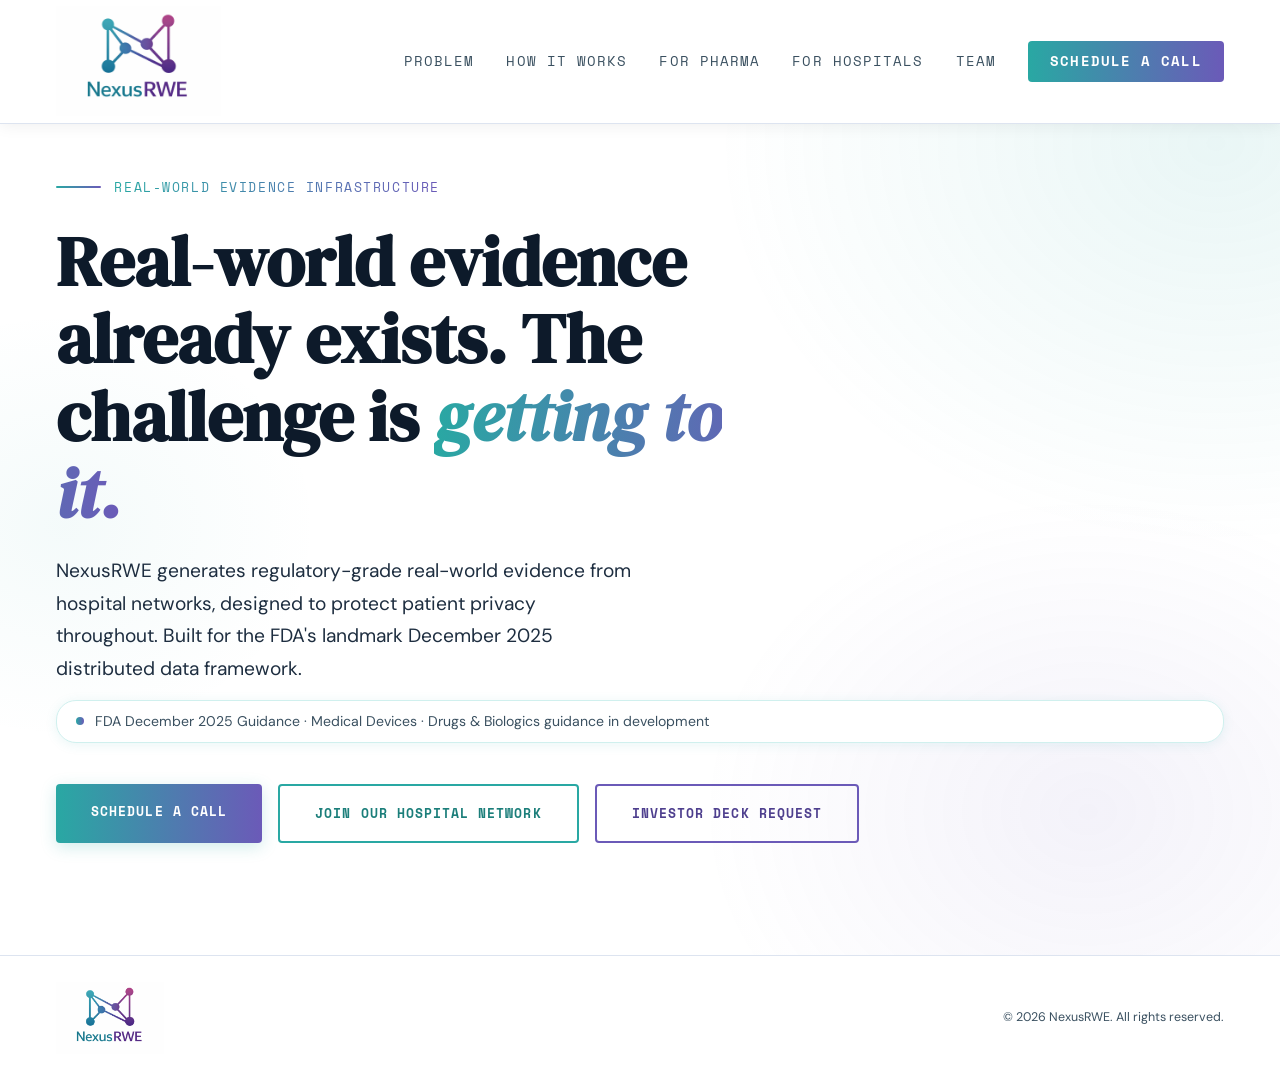
==== commit de66916a: "Split site into dedicated pages per nav section Create problem.html, how.html, team.html (with why +" ====
--- a/index.html
+++ b/index.html
@@ -1,4 +1,4 @@
-<!DOCTYPE html>
+﻿<!DOCTYPE html>
 <html lang="en">
 <head>
 <meta charset="UTF-8">
@@ -389,15 +389,14 @@
 </style>
 </head>
 <body>
-
 <nav>
   <div class="nav-logo"><img src="[data-uri]" alt="NexusRWE"></div>
   <div class="nav-links">
-    <a href="#problem">Problem</a>
-    <a href="#how">How It Works</a>
-    <a href="#pharma">For Pharma</a>
-    <a href="#hospitals">For Hospitals</a>
-    <a href="#team">Team</a>
+    <a href="problem.html">Problem</a>
+    <a href="how.html">How It Works</a>
+    <a href="pharma.html">For Pharma</a>
+    <a href="hospitals.html">For Hospitals</a>
+    <a href="team.html">Team</a>
     <a href="https://docs.google.com/forms/d/1RJOTHhJAT2mv4seBjMcL0PbOT0lPNAH2dz4hha_eQss/viewform" target="_blank" class="nav-cta">Schedule a Call</a>
   </div>
 </nav>
@@ -421,237 +420,10 @@
   </div>
 </section>
 
-<section class="problem" id="problem">
-  <div class="max-w">
-    <div class="problem-grid">
-      <div>
-        <div class="section-label">
-          <span class="grad-line"></span>
-          <span class="grad-text">The Problem</span>
-        </div>
-        <h2>Hospital data could unlock faster approvals.<br>Until now, it couldn't leave the building.</h2>
-        <p>Every day, hospitals generate data that could support medical device approvals - outcomes, safety signals, real-world performance. That evidence already exists. But privacy regulations, liability concerns, and IT constraints have made it nearly impossible to share. Approvals stall, cost more, and sometimes fail on evidence that was there all along.</p>
-        <p>In December 2025, the FDA issued final guidance removing the requirement for identifiable patient-level data in real-world evidence submissions. De-identified, distributed datasets may now be considered for device regulatory decisions - a meaningful shift for sponsors who have long been locked out of this data.</p>
-        <p style="font-size:0.88rem; color:var(--text-3); margin-top:0.8rem; font-style:italic;">Note: The December 2025 guidance applies to medical devices. FDA has indicated it intends to consider parallel updates for drugs and biologics.</p>
-      </div>
-      <div class="callout">
-        <p>This isn't a data shortage.<br><br>It's an infrastructure problem - and the regulatory environment is beginning to reflect that.</p>
-      </div>
-    </div>
-  </div>
-</section>
-
-<section class="how" id="how">
-  <div class="max-w">
-    <div class="section-label">
-      <span class="grad-line" style="background:rgba(255,255,255,0.4);"></span>
-      <span style="color:rgba(255,255,255,0.6); font-family:'Space Mono',monospace; font-size:0.82rem; letter-spacing:0.12em; text-transform:uppercase;">How It Works</span>
-    </div>
-    <h2>Each hospital keeps its data.<br>Only results travel.</h2>
-    <p class="how-lead">NexusRWE uses a federated query architecture: analyses run behind each hospital's firewall, on their own hardware, under their own governance. The goal is that nothing leaves the institution except encrypted, de-identified summary results.</p>
-    <div class="steps">
-      <div class="step">
-        <div class="step-num">01</div>
-        <h3>Query Dispatch</h3>
-        <p>Pre-approved, audited queries are sent to participating hospital nodes. Each query is reviewed by the institution's governance team before running.</p>
-      </div>
-      <div class="step">
-        <div class="step-num">02</div>
-        <h3>Local Execution</h3>
-        <p>Analysis runs entirely behind the hospital's own firewall. Patient records never leave the institution. Hospitals deploy a lightweight containerized node with no data egress required.</p>
-      </div>
-      <div class="step">
-        <div class="step-num">03</div>
-        <h3>Encrypted Results</h3>
-        <p>Only de-identified, encrypted summary results return to the coordination server. No patient-level data, no records, no identifiers.</p>
-      </div>
-      <div class="step">
-        <div class="step-num">04</div>
-        <h3>FDA-Ready Package</h3>
-        <p>A tamper-proof audit trail and submission package auto-assemble, structured for FDA, EMA, and PMDA requirements.</p>
-      </div>
-    </div>
-
-  </div>
-</section>
-
-<section class="audiences-section" id="pharma">
-  <div class="max-w">
-    <div class="section-label">
-      <span class="grad-line"></span><span class="grad-text">For Pharma &amp; Device</span>
-    </div>
-    <h2>Regulatory-grade evidence.<br>A fraction of the timeline.</h2>
-    <p class="sub">Traditional data licensing takes 12 to 30 months and still leaves exposure around data provenance and patient consent. NexusRWE generates the same quality of evidence with a cleaner legal footprint and a built-in audit trail formatted for submission.</p>
-    <div class="use-cases">
-      <div class="use-case-list">
-        <div class="use-case-item"><span class="uc-dot"></span><div><strong>Post-market safety surveillance</strong> - Continuous monitoring across a live hospital network, without waiting for periodic data pulls.</div></div>
-        <div class="use-case-item"><span class="uc-dot"></span><div><strong>External control arms</strong> - Generate a comparison population from real-world data to support device submissions where a randomized trial is impractical.</div></div>
-        <div class="use-case-item"><span class="uc-dot"></span><div><strong>AI/ML model validation</strong> - Validate algorithms across geographically distributed patient populations without centralizing any data.</div></div>
-      </div>
-    </div>
-    <a href="https://docs.google.com/forms/d/1RJOTHhJAT2mv4seBjMcL0PbOT0lPNAH2dz4hha_eQss/viewform" target="_blank" class="btn btn-grad">Schedule a Call</a>
-    <a href="use-case-1.html" style="display:block; margin-top:2rem; text-decoration:none; color:inherit;">
-      <div style="background:var(--teal-xlt); border:1px solid var(--border); padding:1.5rem 1.75rem; border-radius:12px;">
-        <p style="font-family:'Space Mono',monospace; font-size:0.82rem; letter-spacing:0.12em; text-transform:uppercase; color:var(--teal-dk); margin-bottom:0.4rem;">A Post-Market Safety Study &rarr;</p>
-        <h4 style="line-height:1.3; margin-bottom:0.4rem; color:var(--text);">A safety signal becomes submission-ready evidence, without moving a single patient record.</h4>
-        <p style="color:var(--text-3); font-size:0.95rem;">Post-market safety study built for ICH M14</p>
-      </div>
-    </a>
-  </div>
-</section>
-
-<div style="border-top:2px solid var(--border); margin:0 3.5rem;"></div>
-
-<section class="audiences-section" id="hospitals">
-  <div class="max-w">
-    <div class="section-label">
-      <span class="grad-line"></span><span class="grad-text">For Hospitals</span>
-    </div>
-    <h2>Join the network.<br>Keep your data.</h2>
-    <p class="sub">Pharma sponsors need access to real-world patient data. Your CIO, legal, and compliance teams have always said no. NexusRWE changes that equation. Studies run inside your walls. Nothing leaves.</p>
-    <div class="use-cases">
-      <div class="use-case-list">
-        <div class="use-case-item"><span class="uc-dot"></span><div><strong>Participate without exporting data</strong> - Approved studies run locally inside a secure environment at your site.</div></div>
-        <div class="use-case-item"><span class="uc-dot"></span><div><strong>Maintain full data sovereignty</strong> - You approve or decline every study through your own governance process.</div></div>
-        <div class="use-case-item"><span class="uc-dot"></span><div><strong>Get compensated for compute, not records</strong> - Revenue tied to a service you actually provide.</div></div>
-      </div>
-    </div>
-    <a href="https://docs.google.com/forms/d/1RJOTHhJAT2mv4seBjMcL0PbOT0lPNAH2dz4hha_eQss/viewform" target="_blank" class="btn btn-grad">Schedule a Call</a>
-    <a href="use-case-2.html" style="display:block; margin-top:2rem; text-decoration:none; color:inherit;">
-      <div style="background:var(--teal-xlt); border:1px solid var(--border); padding:1.5rem 1.75rem; border-radius:12px;">
-        <p style="font-family:'Space Mono',monospace; font-size:0.82rem; letter-spacing:0.12em; text-transform:uppercase; color:var(--teal-dk); margin-bottom:0.4rem;">A Hospital Participates in RWE &rarr;</p>
-        <h4 style="line-height:1.3; margin-bottom:0.4rem; color:var(--text);">Join a real-world evidence network that respects what your patients shared with you.</h4>
-        <p style="color:var(--text-3); font-size:0.95rem;">Hospital participation without exporting patient data</p>
-      </div>
-    </a>
-  </div>
-</section>
-
-<section class="team" id="team">
-  <div class="max-w">
-    <div class="section-label">
-      <span class="grad-line"></span><span class="grad-text">The Team</span>
-    </div>
-    <h2>Built by people who've done this before.</h2>
-    <div class="team-grid">
-      <div class="team-card">
-        <div class="team-header">
-          <div class="photo-ring"><img src="[data-uri]" alt="Sandy Estremera-Zink"></div>
-          <div>
-            <div class="team-name">Sandy Estremera-Zink, JD</div>
-            <div class="team-title">Founder &amp; CEO</div>
-            <div class="team-years">15+ years in FDA-regulated industries</div>
-          </div>
-        </div>
-        <p class="team-bio">15+ years inside FDA-regulated companies, including Abeona Therapeutics, Corcept Therapeutics, and Atara Biotherapeutics. CIPP/US certified privacy professional. Two provisional patent applications filed February 2026, with Sandy as sole inventor. Stanford Law AI Strategy certificate (in progress), with deep working familiarity with FDA submission requirements and the regulatory frameworks NexusRWE is built around.</p>
-      </div>
-      <div class="team-card">
-        <div class="team-header">
-          <div class="photo-ring"><img src="[data-uri]" alt="Rob Wynden"></div>
-          <div>
-            <div class="team-name">Rob Wynden, PhD</div>
-            <div class="team-title">Co-Founder &amp; CTO</div>
-            <div class="team-years">20+ years in healthcare data infrastructure</div>
-          </div>
-        </div>
-        <p class="team-bio">Six years at UCSF as an NIH-funded principal investigator, building federated data networks across 100+ hospitals with 50+ published studies. He founded Aloha Health, a federated query engine deployed across 50+ trial sites with 10,000+ studies processed. He was previously VP Engineering at goBalto (acquired by Oracle), where he scaled engineering from 3 to 40 and reduced study startup time by 60%.</p>
-      </div>
-    </div>
-  </div>
-</section>
-
-<section class="why">
-  <div class="max-w">
-    <div class="section-label">
-      <span class="grad-line"></span><span class="grad-text">Why NexusRWE</span>
-    </div>
-    <h2>What makes NexusRWE different.</h2>
-    <div class="why-grid">
-      <div class="why-card">
-        <div class="why-card-top"></div>
-        <div class="why-icon">⚖️</div>
-        <h3>Patent-Pending Architecture</h3>
-        <p>Two provisional patent applications covering the core query and aggregation architecture are currently pending, with Sandy Estremera-Zink, JD as sole inventor.</p>
-      </div>
-      <div class="why-card">
-        <div class="why-card-top"></div>
-        <div class="why-icon">🏛️</div>
-        <h3>Active Regulatory Engagement</h3>
-        <p>NexusRWE has engaged with FDA staff focused on real-world evidence, rare diseases, and AI/ML, which informs how we think about submission architecture and compliance.</p>
-      </div>
-      <div class="why-card">
-        <div class="why-card-top"></div>
-        <div class="why-icon">🚀</div>
-        <h3>First-Mover Infrastructure</h3>
-        <p>The December 2025 FDA guidance formalized a new category of privacy-preserving evidence infrastructure. NexusRWE is among the first platforms designed specifically for this emerging category.</p>
-      </div>
-      <div class="why-card">
-        <div class="why-card-top"></div>
-        <div class="why-icon">🏥</div>
-        <h3>Proven Federated Network Experience</h3>
-        <p>Our CTO has deployed federated query infrastructure across 100+ hospitals and 50+ clinical trial sites, an architecture proven in production at UCSF and at Aloha Health.</p>
-      </div>
-    </div>
-  </div>
-</section>
-
-<section class="cta-section" id="contact">
-  <div class="max-w">
-    <div class="section-label">
-      <span class="grad-line" style="background:rgba(255,255,255,0.4);"></span>
-      <span style="color:rgba(255,255,255,0.6); font-family:'Space Mono',monospace; font-size:0.82rem; letter-spacing:0.12em; text-transform:uppercase;">Get In Touch</span>
-    </div>
-    <h2>Ready to talk?</h2>
-    <p>Whether you are evaluating evidence generation, exploring network participation, or considering an investment, we would like to hear from you.</p>
-    <div class="cta-row">
-      <a href="https://docs.google.com/forms/d/1RJOTHhJAT2mv4seBjMcL0PbOT0lPNAH2dz4hha_eQss/viewform" target="_blank" class="btn btn-white">Schedule a Call</a>
-      <a href="https://docs.google.com/forms/d/1RJOTHhJAT2mv4seBjMcL0PbOT0lPNAH2dz4hha_eQss/viewform" target="_blank" class="btn btn-ghost">Join Our Hospital Network</a>
-      <a href="https://docs.google.com/forms/d/1RJOTHhJAT2mv4seBjMcL0PbOT0lPNAH2dz4hha_eQss/viewform" target="_blank" class="btn btn-ghost">Investor Deck Request</a>
-    </div>
-  </div>
-</section>
-
 <footer>
   <div class="footer-logo"><img src="[data-uri]" alt="NexusRWE"></div>
   <p>&copy; 2026 NexusRWE. All rights reserved.</p>
 </footer>
 
-<script>
-function showTab(tabId, btn) {
-  document.querySelectorAll('.tab-panel').forEach(function(p) { p.classList.remove('active'); });
-  document.querySelectorAll('.tab-btn').forEach(function(b) { b.classList.remove('active'); });
-  document.getElementById(tabId).classList.add('active');
-  btn.classList.add('active');
-}
-
-(function() {
-  var sectionIds = ['problem', 'how', 'pharma', 'hospitals', 'team'];
-  var navLinks = {};
-  sectionIds.forEach(function(id) {
-    var link = document.querySelector('.nav-links a[href="#' + id + '"]');
-    if (link) navLinks[id] = link;
-  });
-
-  var activeId = null;
-  function setActive(id) {
-    if (id === activeId) return;
-    activeId = id;
-    Object.values(navLinks).forEach(function(l) { l.classList.remove('active'); });
-    if (id && navLinks[id]) navLinks[id].classList.add('active');
-  }
-
-  var observer = new IntersectionObserver(function(entries) {
-    entries.forEach(function(entry) {
-      if (entry.isIntersecting) setActive(entry.target.id);
-    });
-  }, { rootMargin: '-20% 0px -70% 0px', threshold: 0 });
-
-  sectionIds.forEach(function(id) {
-    var el = document.getElementById(id);
-    if (el) observer.observe(el);
-  });
-})();
-</script>
-
 </body>
-</html>
+</html>
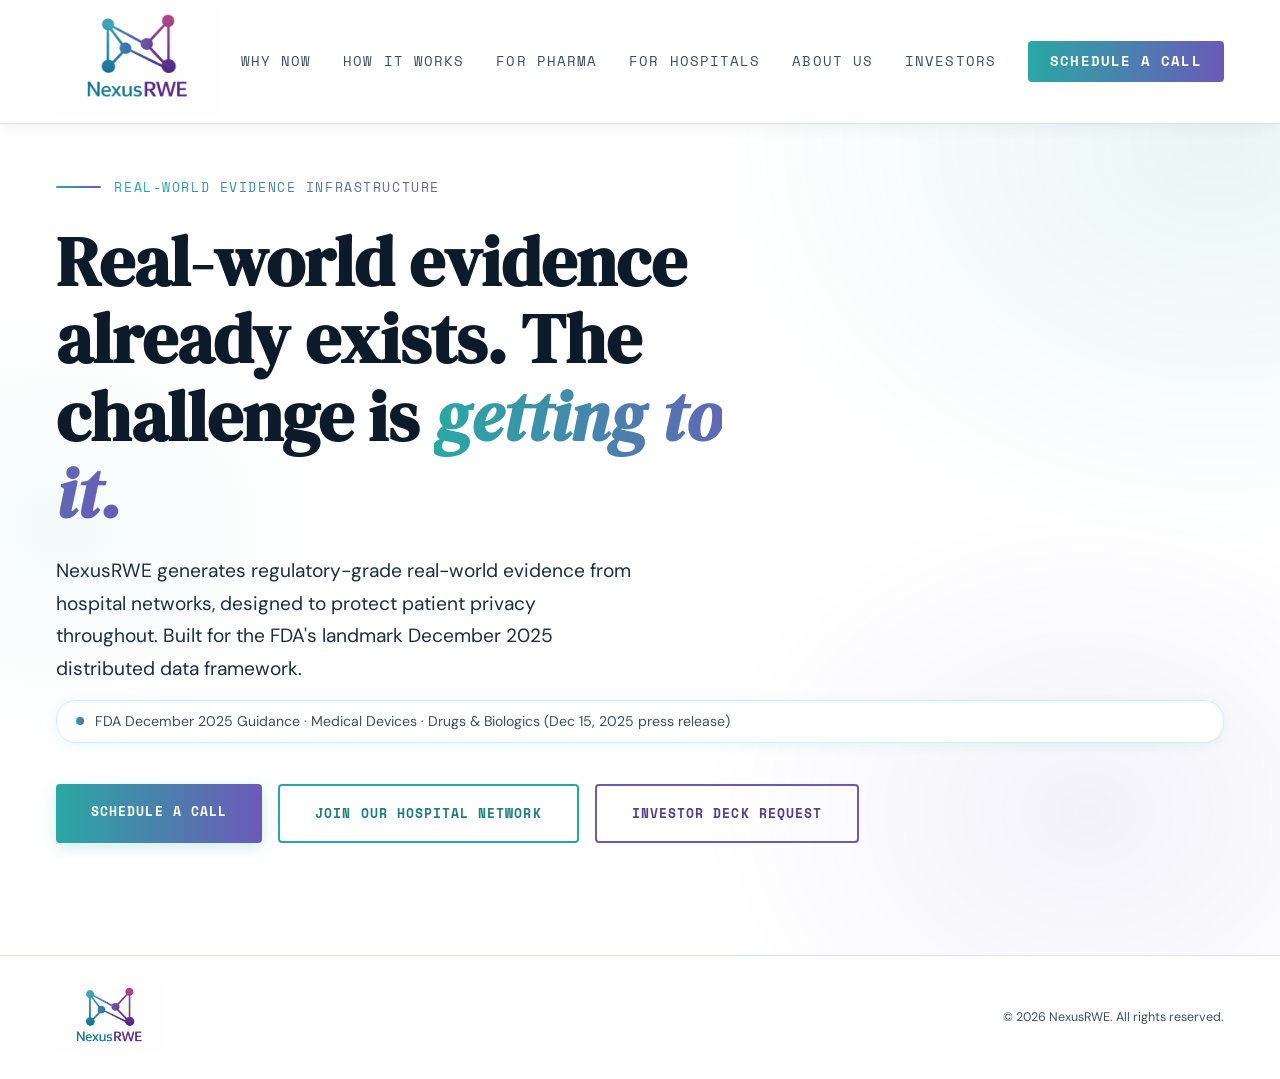
==== commit 6464e891: "Add hamburger menu, mobile responsiveness, update nav labels Rename Problem -> Why Now and Team -> A" ====
--- a/index.html
+++ b/index.html
@@ -386,19 +386,37 @@
 .hero .hero-sub{ animation:fadeUp 0.6s ease 0.3s both; }
 .fact-badge    { animation:fadeUp 0.6s ease 0.4s both; }
 .hero .cta-row { animation:fadeUp 0.6s ease 0.5s both; }
-</style>
+
+/* Hamburger nav */
+.nav-hamburger { display:none; flex-direction:column; justify-content:space-between; width:24px; height:18px; background:none; border:none; cursor:pointer; padding:0; flex-shrink:0; }
+.nav-hamburger span { display:block; width:100%; height:2px; background:var(--text); border-radius:2px; transition:all 0.25s; }
+.nav-hamburger.open span:nth-child(1) { transform:translateY(8px) rotate(45deg); }
+.nav-hamburger.open span:nth-child(2) { opacity:0; }
+.nav-hamburger.open span:nth-child(3) { transform:translateY(-8px) rotate(-45deg); }
+@media(max-width:900px) {
+  .nav-logo img { height:72px; }
+  .nav-hamburger { display:flex; }
+  .nav-links { display:none; position:absolute; top:100%; left:0; right:0; background:rgba(255,255,255,0.98); backdrop-filter:blur(10px); flex-direction:column; align-items:flex-start; padding:1.5rem 1.5rem 2rem; gap:1.2rem; border-bottom:1px solid var(--border); box-shadow:0 8px 24px rgba(0,0,0,0.08); }
+  .nav-links.open { display:flex !important; }
+  .nav-links a { font-size:1rem; padding:0.35rem 0; }
+  .btn { display:block; width:100%; text-align:center; box-sizing:border-box; }
+  .cta-row { flex-direction:column; }
+  .uc-block { padding:1.5rem; }
+}</style>
 </head>
 <body>
 <nav>
   <div class="nav-logo"><img src="[data-uri]" alt="NexusRWE"></div>
   <div class="nav-links">
-    <a href="problem.html">Problem</a>
+    <a href="problem.html">Why Now</a>
     <a href="how.html">How It Works</a>
     <a href="pharma.html">For Pharma</a>
     <a href="hospitals.html">For Hospitals</a>
-    <a href="team.html">Team</a>
+    <a href="team.html">About Us</a>
+    <a href="investors.html">Investors</a>
     <a href="https://docs.google.com/forms/d/1RJOTHhJAT2mv4seBjMcL0PbOT0lPNAH2dz4hha_eQss/viewform" target="_blank" class="nav-cta">Schedule a Call</a>
   </div>
+<button class="nav-hamburger" onclick="toggleNav()" aria-label="Toggle menu"><span></span><span></span><span></span></button>
 </nav>
 
 <section class="hero">
@@ -411,7 +429,7 @@
   <p class="hero-sub">NexusRWE generates regulatory-grade real-world evidence from hospital networks, designed to protect patient privacy throughout. Built for the FDA's landmark December 2025 distributed data framework.</p>
   <div class="fact-badge">
     <span class="badge-dot"></span>
-    FDA December 2025 Guidance &middot; Medical Devices &middot; Drugs &amp; Biologics guidance in development
+    FDA December 2025 Guidance &middot; Medical Devices &middot; Drugs &amp; Biologics (Dec 15, 2025 press release)
   </div>
   <div class="cta-row">
     <a href="https://docs.google.com/forms/d/1RJOTHhJAT2mv4seBjMcL0PbOT0lPNAH2dz4hha_eQss/viewform" target="_blank" class="btn btn-grad">Schedule a Call</a>
@@ -425,5 +443,9 @@
   <p>&copy; 2026 NexusRWE. All rights reserved.</p>
 </footer>
 
+<script>
+function toggleNav(){var l=document.querySelector('.nav-links'),b=document.querySelector('.nav-hamburger');l.classList.toggle('open');b.classList.toggle('open');}
+document.addEventListener('click',function(e){if(!document.querySelector('nav').contains(e.target)){var l=document.querySelector('.nav-links'),b=document.querySelector('.nav-hamburger');if(l){l.classList.remove('open');}if(b){b.classList.remove('open');}}});
+</script>
 </body>
 </html>
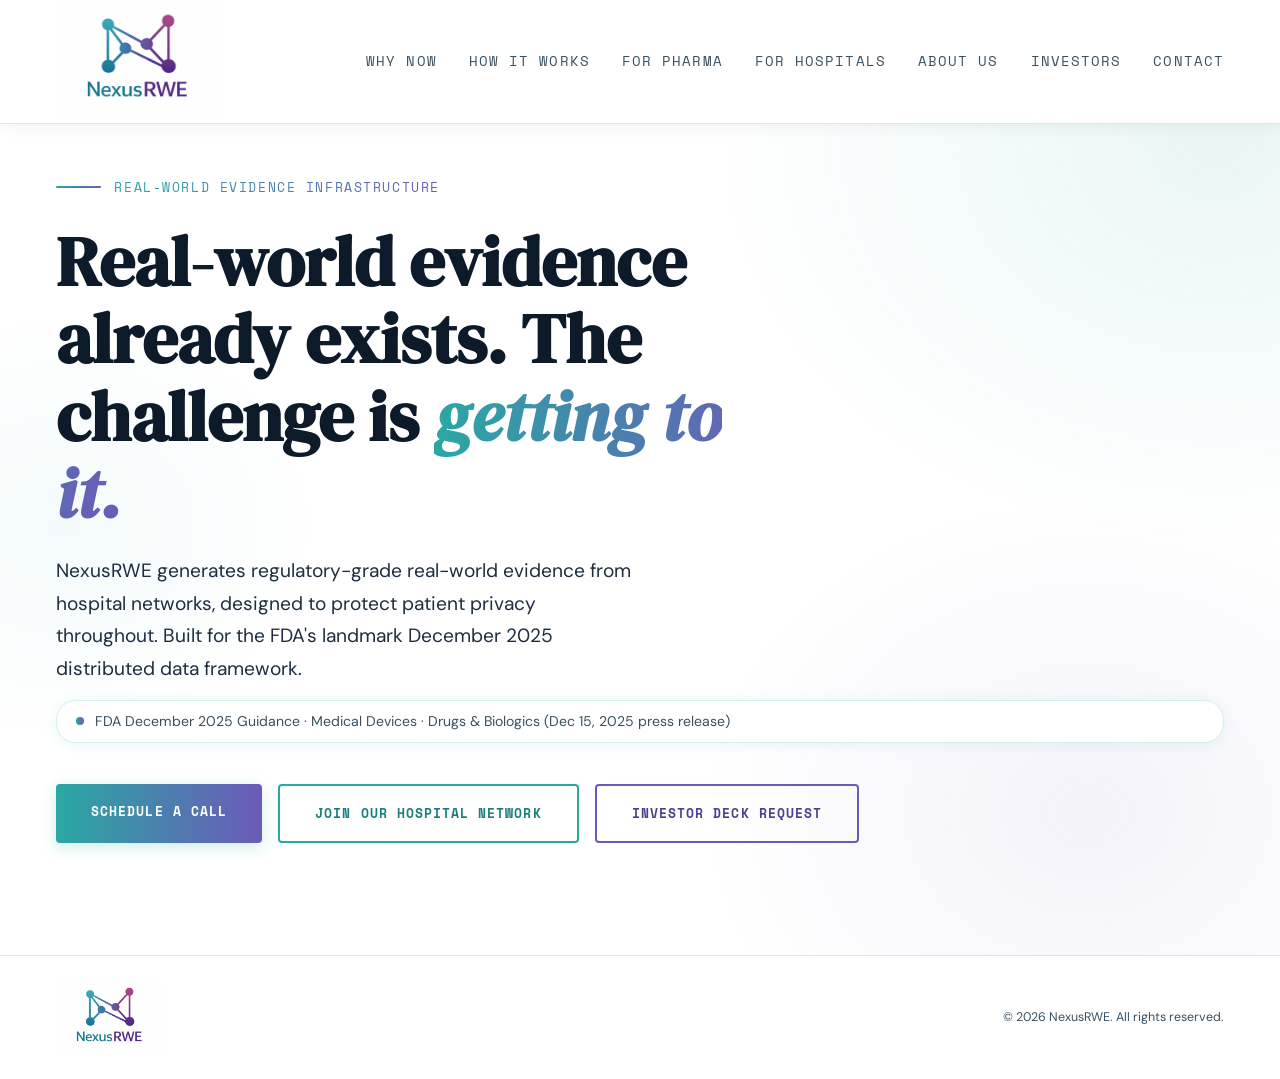
==== commit f5c7ff6f: "Remove duplicate Schedule a Call nav button from all pages Contact link in nav now serves the same p" ====
--- a/index.html
+++ b/index.html
@@ -31,6 +31,7 @@
 
 <link rel="icon" href="/favicon.png" type="image/png" sizes="32x32">
 <link rel="apple-touch-icon" href="/favicon.png">
+<link rel="stylesheet" href="styles.css">
 <link rel="preconnect" href="https://fonts.googleapis.com">
 <link href="https://fonts.googleapis.com/css2?family=DM+Serif+Display:ital@0;1&family=DM+Sans:opsz,wght@9..40,400;9..40,500;9..40,600&family=Space+Mono:wght@400;700&display=swap" rel="stylesheet">
 
@@ -55,328 +56,6 @@
 }
 </script>
 <style>
-*, *::before, *::after { box-sizing:border-box; margin:0; padding:0; }
-
-:root {
-  --teal:      #29A8A3;
-  --teal-dk:   #1b7e7a;
-  --teal-xdk:  #104c49;
-  --teal-lt:   #d0f0ee;
-  --teal-xlt:  #edfaf9;
-  --purple:    #6B5AB8;
-  --purple-dk: #4e3f8e;
-  --purple-lt: #e2ddf5;
-  --purple-xlt:#f2f0fc;
-  --grad:      linear-gradient(90deg, #29A8A3 0%, #6B5AB8 100%);
-  --grad-v:    linear-gradient(145deg, #29A8A3 0%, #6B5AB8 100%);
-  --bg:        #f7f8fc;
-  --white:     #ffffff;
-  --text:      #0d1a2a;
-  --text-2:    #1e2e40;
-  --text-3:    #3a5060;
-  --border:    #dde4f0;
-}
-
-html { scroll-behavior:smooth; }
-body {
-  background:var(--bg); color:var(--text);
-  font-family:'DM Sans',sans-serif;
-  font-size:18px; font-weight:400; line-height:1.75;
-}
-
-/* NAV */
-nav {
-  position:fixed; top:0; left:0; right:0; z-index:100;
-  display:flex; align-items:center; justify-content:space-between;
-  padding:0.4rem 3.5rem;
-  background:rgba(255,255,255,0.97);
-  backdrop-filter:blur(10px);
-  border-bottom:1px solid var(--border);
-  box-shadow:0 1px 16px rgba(0,0,0,0.07);
-}
-.nav-logo img { height:110px; display:block; }
-.nav-links { display:flex; gap:2rem; align-items:center; }
-.nav-links a {
-  font-family:'Space Mono',monospace;
-  font-size:0.85rem; letter-spacing:0.08em; text-transform:uppercase;
-  color:var(--text-3); text-decoration:none; transition:color 0.2s;
-}
-.nav-links a:hover { color:var(--teal); }
-.nav-links a.active { color:var(--teal); font-weight:700; }
-.nav-cta {
-  background:var(--grad) !important; color:#fff !important;
-  padding:0.55rem 1.4rem; border-radius:4px; font-weight:700 !important;
-  transition:opacity 0.2s !important;
-}
-.nav-cta:hover { opacity:0.85 !important; }
-
-/* BUTTONS */
-.btn {
-  font-family:'Space Mono',monospace;
-  font-size:0.82rem; letter-spacing:0.08em; text-transform:uppercase; font-weight:700;
-  padding:1rem 2.2rem; border-radius:4px;
-  text-decoration:none; display:inline-block;
-  transition:all 0.18s; border:none; cursor:pointer; white-space:nowrap;
-}
-.btn-grad { background:var(--grad); color:#fff; box-shadow:0 4px 16px rgba(41,168,163,0.22); }
-.btn-grad:hover { opacity:0.88; transform:translateY(-2px); }
-.btn-outline { background:transparent; color:var(--teal-dk); border:2px solid var(--teal); }
-.btn-outline:hover { background:var(--teal-xlt); transform:translateY(-2px); }
-.btn-outline-purple { background:transparent; color:var(--purple-dk); border:2px solid var(--purple); }
-.btn-outline-purple:hover { background:var(--purple-xlt); transform:translateY(-2px); }
-.btn-white { background:#fff; color:var(--teal-xdk); font-weight:700; }
-.btn-white:hover { background:var(--teal-lt); transform:translateY(-2px); }
-.btn-ghost { background:transparent; color:#fff; border:2px solid rgba(255,255,255,0.5); }
-.btn-ghost:hover { background:rgba(255,255,255,0.12); border-color:#fff; }
-
-/* HERO */
-.hero {
-  min-height:100vh; display:flex; flex-direction:column; justify-content:center;
-  padding:11rem 3.5rem 7rem; position:relative; overflow:hidden; background:var(--white);
-}
-.hero-bg {
-  position:absolute; inset:0; pointer-events:none;
-  background:
-    radial-gradient(ellipse 65% 70% at 95% 15%, rgba(41,168,163,0.1) 0%, transparent 60%),
-    radial-gradient(ellipse 55% 60% at 85% 85%, rgba(107,90,184,0.08) 0%, transparent 55%),
-    radial-gradient(ellipse 40% 45% at 5% 55%, rgba(41,168,163,0.05) 0%, transparent 50%);
-}
-.hero-eyebrow {
-  font-family:'Space Mono',monospace; font-size:0.82rem;
-  letter-spacing:0.12em; text-transform:uppercase;
-  margin-bottom:1.5rem; display:flex; align-items:center; gap:0.85rem;
-}
-.grad-text {
-  background:var(--grad);
-  -webkit-background-clip:text; -webkit-text-fill-color:transparent; background-clip:text;
-}
-.grad-line {
-  display:inline-block; width:2.8rem; height:2px;
-  background:var(--grad); border-radius:1px; flex-shrink:0;
-}
-h1 {
-  font-family:'DM Serif Display',serif;
-  font-size:clamp(3rem,5.5vw,5rem);
-  line-height:1.1; color:var(--text); max-width:730px; margin-bottom:1.4rem;
-}
-h1 em {
-  background:var(--grad);
-  -webkit-background-clip:text; -webkit-text-fill-color:transparent;
-  background-clip:text; font-style:italic;
-}
-.hero-sub {
-  font-size:1.2rem; color:var(--text-2); max-width:580px;
-  margin-bottom:0.9rem; line-height:1.7;
-}
-.fact-badge {
-  display:inline-flex; align-items:center; gap:0.7rem;
-  font-size:0.88rem; color:var(--text-3); margin-bottom:2.6rem;
-  background:var(--white); border:1.5px solid var(--teal-lt);
-  padding:0.5rem 1.2rem; border-radius:20px;
-  box-shadow:0 2px 12px rgba(41,168,163,0.1);
-}
-.badge-dot {
-  width:8px; height:8px; border-radius:50%;
-  background:var(--grad); flex-shrink:0;
-}
-.cta-row { display:flex; flex-wrap:wrap; gap:1rem; }
-
-/* SECTIONS */
-section { padding:6rem 3.5rem; }
-.max-w { max-width:1100px; margin:0 auto; }
-.section-label {
-  font-family:'Space Mono',monospace; font-size:0.82rem;
-  letter-spacing:0.12em; text-transform:uppercase;
-  margin-bottom:0.9rem; display:flex; align-items:center; gap:0.65rem;
-}
-h2 {
-  font-family:'DM Serif Display',serif;
-  font-size:clamp(2rem,3vw,2.85rem); color:var(--text);
-  line-height:1.2; margin-bottom:1.4rem;
-}
-p { color:var(--text-2); }
-
-/* PROBLEM */
-.problem { background:var(--bg); border-top:1px solid var(--border); border-bottom:1px solid var(--border); }
-.problem-grid { display:grid; grid-template-columns:1fr 1fr; gap:6rem; align-items:center; }
-.problem p { margin-bottom:1.1rem; }
-.callout {
-  border-radius:12px; padding:3rem;
-  background:var(--grad-v);
-  box-shadow:0 10px 36px rgba(41,168,163,0.22);
-}
-.callout p {
-  font-family:'DM Serif Display',serif;
-  font-size:1.55rem; color:#fff; line-height:1.45; margin:0;
-}
-
-/* HOW IT WORKS */
-.how { background:var(--grad-v); }
-.how h2 { color:#fff; }
-.how-lead { color:rgba(255,255,255,0.78); max-width:580px; }
-.steps {
-  display:grid; grid-template-columns:repeat(4,1fr);
-  margin-top:3rem; border-radius:12px; overflow:hidden;
-  border:1px solid rgba(255,255,255,0.15);
-}
-.step {
-  padding:2.5rem 2rem; border-right:1px solid rgba(255,255,255,0.12);
-  background:rgba(255,255,255,0.08); transition:background 0.2s;
-}
-.step:last-child { border-right:none; }
-.step:hover { background:rgba(255,255,255,0.14); }
-.step-num {
-  font-family:'Space Mono',monospace; font-size:0.82rem;
-  font-weight:700; color:rgba(255,255,255,0.5); margin-bottom:1rem;
-}
-.step h3 { font-family:'DM Serif Display',serif; font-size:1.12rem; color:#fff; margin-bottom:0.75rem; }
-.step p { font-size:0.95rem; color:rgba(255,255,255,0.75); line-height:1.68; }
-
-/* TABS */
-.audiences-section { background:var(--white); border-top:1px solid var(--border); }
-.tab-nav {
-  display:flex; gap:0; margin-bottom:0;
-  border:1.5px solid var(--border); border-radius:8px 8px 0 0; overflow:hidden;
-  width:fit-content; margin-top:2rem;
-}
-.tab-btn {
-  font-family:'Space Mono',monospace; font-size:0.82rem;
-  letter-spacing:0.08em; text-transform:uppercase; font-weight:700;
-  padding:0.9rem 2.2rem; cursor:pointer; border:none;
-  background:var(--bg); color:var(--text-3);
-  transition:all 0.2s; border-right:1.5px solid var(--border);
-}
-.tab-btn:last-child { border-right:none; }
-.tab-btn.active { background:var(--grad); color:#fff; }
-.tab-btn:hover:not(.active) { background:var(--teal-xlt); color:var(--teal-dk); }
-.tab-panel { display:none; }
-.tab-panel.active { display:block; }
-.tab-content {
-  background:var(--bg); border:1.5px solid var(--border);
-  border-radius:0 12px 12px 12px; padding:3rem;
-  position:relative; overflow:hidden;
-}
-.tab-content::before {
-  content:''; position:absolute; top:0; left:0; right:0; height:4px;
-  background:var(--grad);
-}
-.tab-content h2 { font-size:1.75rem; margin-bottom:0.5rem; }
-.tab-content .sub { color:var(--text-2); margin-bottom:2rem; }
-.quote-block {
-  background:var(--purple-xlt); border-left:3px solid var(--purple);
-  border-radius:0 6px 6px 0; padding:1.1rem 1.5rem; margin:1.8rem 0;
-}
-.quote-block p {
-  font-family:'DM Serif Display',serif; font-style:italic;
-  font-size:1.05rem; color:var(--purple-dk); line-height:1.55; margin:0;
-}
-.use-cases { margin:1.8rem 0 2rem; }
-.use-cases-label {
-  font-family:'Space Mono',monospace; font-size:0.8rem;
-  letter-spacing:0.1em; text-transform:uppercase;
-  color:var(--text-3); margin-bottom:0.85rem;
-}
-.use-case-list { display:flex; flex-direction:column; gap:0.75rem; }
-.use-case-item { display:flex; align-items:flex-start; gap:0.85rem; font-size:1rem; color:var(--text-2); }
-.uc-dot { width:8px; height:8px; border-radius:50%; flex-shrink:0; margin-top:0.45rem; background:var(--grad); }
-.hospital-list { list-style:none; margin:1.5rem 0 2rem; }
-.hospital-list li {
-  font-size:1rem; color:var(--text-2);
-  padding:0.7rem 0; border-bottom:1px solid var(--border);
-  display:flex; align-items:flex-start; gap:0.85rem;
-}
-.hospital-list li:last-child { border-bottom:none; }
-.h-dot { width:8px; height:8px; border-radius:50%; flex-shrink:0; margin-top:0.6rem; background:var(--grad); }
-
-/* TEAM */
-.team { background:var(--bg); border-top:1px solid var(--border); }
-.team-grid { display:grid; grid-template-columns:1fr 1fr; gap:2rem; margin-top:3rem; }
-.team-card {
-  background:var(--white); border:1px solid var(--border);
-  border-radius:12px; padding:2.8rem; transition:box-shadow 0.2s;
-}
-.team-card:hover { box-shadow:0 10px 36px rgba(0,0,0,0.08); }
-.team-header {
-  display:flex; align-items:center; gap:1.6rem;
-  margin-bottom:1.6rem; padding-bottom:1.6rem;
-  border-bottom:1px solid var(--border);
-}
-.photo-ring {
-  width:108px; height:108px; border-radius:50%; flex-shrink:0;
-  background:var(--grad); padding:3px;
-  box-shadow:0 4px 18px rgba(41,168,163,0.25);
-}
-.photo-ring img {
-  width:100%; height:100%; border-radius:50%;
-  object-fit:cover; display:block;
-}
-.team-name { font-family:'DM Serif Display',serif; font-size:1.5rem; color:var(--text); margin-bottom:0.2rem; }
-.team-title {
-  font-family:'Space Mono',monospace; font-size:0.65rem;
-  letter-spacing:0.12em; text-transform:uppercase; font-weight:700;
-  background:var(--grad);
-  -webkit-background-clip:text; -webkit-text-fill-color:transparent; background-clip:text;
-}
-.team-years {
-  font-family:'Space Mono',monospace; font-size:0.68rem;
-  color:var(--teal); letter-spacing:0.08em; margin-top:0.3rem;
-}
-.team-bio { font-size:1rem; color:var(--text-2); line-height:1.78; }
-
-/* WHY */
-.why { background:var(--white); border-top:1px solid var(--border); }
-.why-grid { display:grid; grid-template-columns:1fr 1fr; gap:1.5rem; margin-top:2.5rem; }
-.why-card {
-  border:1.5px solid var(--border); border-radius:12px; padding:2.3rem;
-  background:var(--bg); transition:all 0.22s; position:relative; overflow:hidden;
-}
-.why-card-top {
-  position:absolute; top:0; left:0; right:0; height:3px;
-  background:var(--grad); transform:scaleX(0); transform-origin:left;
-  transition:transform 0.3s ease;
-}
-.why-card:hover .why-card-top { transform:scaleX(1); }
-.why-card:hover { box-shadow:0 8px 28px rgba(41,168,163,0.1); border-color:var(--teal-lt); }
-.why-icon { font-size:1.6rem; margin-bottom:1rem; }
-.why-card h3 { font-family:'DM Serif Display',serif; font-size:1.25rem; color:var(--text); margin-bottom:0.75rem; }
-.why-card p { font-size:1rem; color:var(--text-2); line-height:1.72; }
-
-/* CTA */
-.cta-section {
-  background:var(--grad-v);
-  padding:7rem 3.5rem; text-align:center; position:relative; overflow:hidden;
-}
-.cta-section::before {
-  content:''; position:absolute; inset:0; pointer-events:none;
-  background:
-    radial-gradient(ellipse 60% 80% at 10% 50%, rgba(255,255,255,0.07) 0%, transparent 55%),
-    radial-gradient(ellipse 50% 70% at 90% 20%, rgba(0,0,0,0.08) 0%, transparent 50%);
-}
-.cta-section h2 { color:#fff; margin-bottom:0.75rem; }
-.cta-section > .max-w > p { color:rgba(255,255,255,0.75); max-width:520px; margin:0 auto 2.8rem; }
-.cta-section .cta-row { justify-content:center; }
-
-/* FOOTER */
-footer {
-  background:#ffffff; padding:1.6rem 3.5rem;
-  display:flex; justify-content:space-between; align-items:center;
-  border-top:1px solid var(--border);
-}
-.footer-logo img { height:72px; display:block; }
-footer p { font-size:0.78rem; color:var(--text-3); }
-
-/* RESPONSIVE */
-@media(max-width:900px) {
-  nav { padding:0.4rem 1.5rem; }
-  .nav-links { display:none; }
-  section { padding:4rem 1.5rem; }
-  .hero { padding:8rem 1.5rem 5rem; }
-  .problem-grid,.team-grid,.why-grid { grid-template-columns:1fr; gap:2.5rem; }
-  .steps { grid-template-columns:1fr 1fr; }
-  .step { border-right:none; border-bottom:1px solid rgba(255,255,255,0.1); }
-  footer { flex-direction:column; gap:1rem; text-align:center; padding:2rem; }
-}
-
 @keyframes fadeUp {
   from { opacity:0; transform:translateY(20px); }
   to   { opacity:1; transform:translateY(0); }
@@ -386,23 +65,7 @@
 .hero .hero-sub{ animation:fadeUp 0.6s ease 0.3s both; }
 .fact-badge    { animation:fadeUp 0.6s ease 0.4s both; }
 .hero .cta-row { animation:fadeUp 0.6s ease 0.5s both; }
-
-/* Hamburger nav */
-.nav-hamburger { display:none; flex-direction:column; justify-content:space-between; width:24px; height:18px; background:none; border:none; cursor:pointer; padding:0; flex-shrink:0; }
-.nav-hamburger span { display:block; width:100%; height:2px; background:var(--text); border-radius:2px; transition:all 0.25s; }
-.nav-hamburger.open span:nth-child(1) { transform:translateY(8px) rotate(45deg); }
-.nav-hamburger.open span:nth-child(2) { opacity:0; }
-.nav-hamburger.open span:nth-child(3) { transform:translateY(-8px) rotate(-45deg); }
-@media(max-width:900px) {
-  .nav-logo img { height:72px; }
-  .nav-hamburger { display:flex; }
-  .nav-links { display:none; position:absolute; top:100%; left:0; right:0; background:rgba(255,255,255,0.98); backdrop-filter:blur(10px); flex-direction:column; align-items:flex-start; padding:1.5rem 1.5rem 2rem; gap:1.2rem; border-bottom:1px solid var(--border); box-shadow:0 8px 24px rgba(0,0,0,0.08); }
-  .nav-links.open { display:flex !important; }
-  .nav-links a { font-size:1rem; padding:0.35rem 0; }
-  .btn { display:block; width:100%; text-align:center; box-sizing:border-box; }
-  .cta-row { flex-direction:column; }
-  .uc-block { padding:1.5rem; }
-}</style>
+</style>
 </head>
 <body>
 <nav>
@@ -414,7 +77,7 @@
     <a href="hospitals.html">For Hospitals</a>
     <a href="team.html">About Us</a>
     <a href="investors.html">Investors</a>
-    <a href="https://docs.google.com/forms/d/1RJOTHhJAT2mv4seBjMcL0PbOT0lPNAH2dz4hha_eQss/viewform" target="_blank" class="nav-cta">Schedule a Call</a>
+    <a href="contact.html">Contact</a>
   </div>
 <button class="nav-hamburger" onclick="toggleNav()" aria-label="Toggle menu"><span></span><span></span><span></span></button>
 </nav>
@@ -432,9 +95,9 @@
     FDA December 2025 Guidance &middot; Medical Devices &middot; Drugs &amp; Biologics (Dec 15, 2025 press release)
   </div>
   <div class="cta-row">
-    <a href="https://docs.google.com/forms/d/1RJOTHhJAT2mv4seBjMcL0PbOT0lPNAH2dz4hha_eQss/viewform" target="_blank" class="btn btn-grad">Schedule a Call</a>
-    <a href="https://docs.google.com/forms/d/1RJOTHhJAT2mv4seBjMcL0PbOT0lPNAH2dz4hha_eQss/viewform" target="_blank" class="btn btn-outline">Join Our Hospital Network</a>
-    <a href="https://docs.google.com/forms/d/1RJOTHhJAT2mv4seBjMcL0PbOT0lPNAH2dz4hha_eQss/viewform" target="_blank" class="btn btn-outline-purple">Investor Deck Request</a>
+    <a href="contact.html" class="btn btn-grad">Schedule a Call</a>
+    <a href="contact.html" class="btn btn-outline">Join Our Hospital Network</a>
+    <a href="contact.html" class="btn btn-outline-purple">Investor Deck Request</a>
   </div>
 </section>
 
--- a/styles.css
+++ b/styles.css
@@ -0,0 +1,208 @@
+/* =============================================================
+   NexusRWE — Shared Stylesheet
+   Reference base: problem.html
+   ============================================================= */
+
+/* RESET */
+*, *::before, *::after { box-sizing:border-box; margin:0; padding:0; }
+
+/* VARIABLES */
+:root {
+  --teal:#29A8A3; --teal-dk:#1b7e7a; --teal-xdk:#104c49;
+  --teal-lt:#d0f0ee; --teal-xlt:#edfaf9; --purple:#6B5AB8;
+  --purple-dk:#4e3f8e; --purple-lt:#e2ddf5; --purple-xlt:#f2f0fc;
+  --grad:linear-gradient(90deg,#29A8A3 0%,#6B5AB8 100%);
+  --grad-v:linear-gradient(145deg,#29A8A3 0%,#6B5AB8 100%);
+  --bg:#f7f8fc; --white:#ffffff; --text:#0d1a2a;
+  --text-2:#1e2e40; --text-3:#3a5060; --border:#dde4f0;
+}
+
+/* BASE */
+html { scroll-behavior:smooth; overflow-x:hidden; }
+body { background:var(--bg); color:var(--text); font-family:'DM Sans',sans-serif; font-size:18px; font-weight:400; line-height:1.75; overflow-x:hidden; }
+
+/* NAV */
+nav {
+  position:fixed; top:0; left:0; right:0; z-index:100;
+  display:flex; align-items:center; justify-content:space-between;
+  padding:0.4rem 3.5rem; background:rgba(255,255,255,0.97);
+  backdrop-filter:blur(10px); border-bottom:1px solid var(--border);
+  box-shadow:0 1px 16px rgba(0,0,0,0.07);
+}
+.nav-logo img { height:110px; display:block; }
+.nav-links { display:flex; gap:2rem; align-items:center; }
+.nav-links a { font-family:'Space Mono',monospace; font-size:0.85rem; letter-spacing:0.08em; text-transform:uppercase; color:var(--text-3); text-decoration:none; transition:color 0.2s; }
+.nav-links a:hover { color:var(--teal); }
+.nav-links a.active { color:var(--teal); font-weight:700; }
+.nav-cta { background:var(--grad) !important; color:#fff !important; padding:0.55rem 1.4rem; border-radius:4px; font-weight:700 !important; transition:opacity 0.2s !important; }
+.nav-cta:hover { opacity:0.85 !important; }
+
+/* HAMBURGER */
+.nav-hamburger { display:none; flex-direction:column; justify-content:space-between; width:24px; height:18px; background:none; border:none; cursor:pointer; padding:0; flex-shrink:0; }
+.nav-hamburger span { display:block; width:100%; height:2px; background:var(--text); border-radius:2px; transition:all 0.25s; }
+.nav-hamburger.open span:nth-child(1) { transform:translateY(8px) rotate(45deg); }
+.nav-hamburger.open span:nth-child(2) { opacity:0; }
+.nav-hamburger.open span:nth-child(3) { transform:translateY(-8px) rotate(-45deg); }
+
+/* BUTTONS */
+.btn { font-family:'Space Mono',monospace; font-size:0.82rem; letter-spacing:0.08em; text-transform:uppercase; font-weight:700; padding:1rem 2.2rem; border-radius:4px; text-decoration:none; display:inline-block; transition:all 0.18s; border:none; cursor:pointer; white-space:nowrap; }
+.btn-grad { background:var(--grad); color:#fff; box-shadow:0 4px 16px rgba(41,168,163,0.22); }
+.btn-grad:hover { opacity:0.88; transform:translateY(-2px); }
+.btn-outline { background:transparent; color:var(--teal-dk); border:2px solid var(--teal); }
+.btn-outline:hover { background:var(--teal-xlt); transform:translateY(-2px); }
+.btn-outline-purple { background:transparent; color:var(--purple-dk); border:2px solid var(--purple); }
+.btn-outline-purple:hover { background:var(--purple-xlt); transform:translateY(-2px); }
+.btn-white { background:#fff; color:var(--teal-xdk); font-weight:700; }
+.btn-white:hover { background:var(--teal-lt); transform:translateY(-2px); }
+.btn-ghost { background:transparent; color:#fff; border:2px solid rgba(255,255,255,0.5); }
+.btn-ghost:hover { background:rgba(255,255,255,0.12); border-color:#fff; }
+
+/* LAYOUT */
+section { padding:6rem 3.5rem; }
+.max-w { max-width:1100px; margin:0 auto; }
+.section-label { font-family:'Space Mono',monospace; font-size:0.82rem; letter-spacing:0.12em; text-transform:uppercase; margin-bottom:0.9rem; display:flex; align-items:center; gap:0.65rem; }
+.grad-text { background:var(--grad); -webkit-background-clip:text; -webkit-text-fill-color:transparent; background-clip:text; }
+.grad-line { display:inline-block; width:2.8rem; height:2px; background:var(--grad); border-radius:1px; flex-shrink:0; }
+.cta-row { display:flex; flex-wrap:wrap; gap:1rem; }
+
+/* TYPOGRAPHY */
+h1 { font-family:'DM Serif Display',serif; font-size:clamp(2.5rem,4vw,3.5rem); line-height:1.15; color:var(--text); margin-bottom:1.4rem; }
+h2 { font-family:'DM Serif Display',serif; font-size:clamp(1.8rem,3vw,2.5rem); color:var(--text); line-height:1.2; margin-bottom:1.4rem; margin-top:2rem; }
+h2:first-of-type { margin-top:0; }
+h3 { font-family:'DM Serif Display',serif; font-size:1.5rem; line-height:1.3; margin-bottom:1rem; }
+h4 { font-family:'Space Mono',monospace; font-size:1.1rem; font-weight:700; line-height:1.4; margin-bottom:0.5rem; }
+p { font-size:1.1rem; color:var(--text-2); line-height:1.75; margin-bottom:1.1rem; }
+
+/* FOOTER */
+footer { background:#ffffff; padding:1.6rem 3.5rem; display:flex; justify-content:space-between; align-items:center; border-top:1px solid var(--border); }
+.footer-logo img { height:72px; display:block; }
+footer p { font-size:0.78rem; color:var(--text-3); margin:0; }
+
+/* PROBLEM PAGE */
+.problem { background:var(--bg); border-top:1px solid var(--border); border-bottom:1px solid var(--border); padding-top:10rem; }
+.problem p { margin-bottom:1.1rem; max-width:780px; }
+.callout { border-radius:12px; padding:3rem; background:var(--grad-v); box-shadow:0 10px 36px rgba(41,168,163,0.22); max-width:780px; }
+.callout p { font-family:'DM Serif Display',serif; font-size:1.55rem; color:#fff; line-height:1.45; margin:0; }
+
+/* HOW IT WORKS */
+.how { background:var(--grad-v); padding-top:10rem; }
+.how h2 { color:#fff; }
+.how-lead { color:rgba(255,255,255,0.78); max-width:580px; margin-bottom:0; }
+.steps { display:grid; grid-template-columns:repeat(4,1fr); margin-top:3rem; border-radius:12px; overflow:hidden; border:1px solid rgba(255,255,255,0.15); }
+.step { padding:2.5rem 2rem; border-right:1px solid rgba(255,255,255,0.12); background:rgba(255,255,255,0.08); transition:background 0.2s; }
+.step:last-child { border-right:none; }
+.step:hover { background:rgba(255,255,255,0.14); }
+.step-num { font-family:'Space Mono',monospace; font-size:0.82rem; font-weight:700; color:rgba(255,255,255,0.5); margin-bottom:1rem; }
+.step h3 { font-family:'DM Serif Display',serif; color:#fff; margin-bottom:0.75rem; }
+.step p { color:rgba(255,255,255,0.75); line-height:1.68; }
+
+/* PHARMA & HOSPITAL PAGES */
+.intro-section { background:var(--white); border-top:1px solid var(--border); padding-top:10rem; padding-bottom:0; }
+.main-section { background:var(--white); padding-top:3rem; }
+.use-case-list { display:flex; flex-direction:column; gap:0.75rem; margin:1.5rem 0 2.5rem; }
+.use-case-item { display:flex; align-items:flex-start; gap:0.85rem; font-size:1.1rem; color:var(--text-2); }
+.uc-dot { width:8px; height:8px; border-radius:50%; flex-shrink:0; margin-top:0.45rem; background:var(--grad); }
+.divider-section { background:var(--bg); border-top:1px solid var(--border); border-bottom:1px solid var(--border); padding:3rem 3.5rem; }
+.divider-section p { font-family:'Space Mono',monospace; font-size:0.82rem; letter-spacing:0.14em; text-transform:uppercase; color:var(--text-3); margin:0; }
+.use-case-section { background:var(--grad-v); padding:6rem 3.5rem; color:#fff; }
+.use-case-section h2 { color:#fff; }
+.use-case-section h3 { font-family:'DM Serif Display',serif; color:#fff; line-height:1.2; margin-bottom:0.5rem; }
+.use-case-section .eyebrow { font-family:'Space Mono',monospace; font-size:0.8rem; letter-spacing:0.12em; text-transform:uppercase; color:rgba(255,255,255,0.65); margin-bottom:1rem; }
+.use-case-section p { color:rgba(255,255,255,0.88); margin-bottom:1.1rem; }
+.use-case-section p:last-of-type { margin-bottom:0; }
+.uc-block { background:rgba(255,255,255,0.1); border-radius:12px; padding:2rem 2.5rem; margin-top:2.5rem; }
+.uc-block h3 { color:#fff; margin-top:0; margin-bottom:0.75rem; }
+
+/* TEAM PAGE */
+.team { background:var(--bg); border-top:1px solid var(--border); padding-top:10rem; }
+.team-grid { display:grid; grid-template-columns:1fr 1fr; gap:2rem; margin-top:3rem; }
+.team-card { background:var(--white); border:1px solid var(--border); border-radius:12px; padding:2.8rem; transition:box-shadow 0.2s; }
+.team-card:hover { box-shadow:0 10px 36px rgba(0,0,0,0.08); }
+.team-header { display:flex; align-items:center; gap:1.6rem; margin-bottom:1.6rem; padding-bottom:1.6rem; border-bottom:1px solid var(--border); }
+.photo-ring { width:108px; height:108px; border-radius:50%; flex-shrink:0; background:var(--grad); padding:3px; box-shadow:0 4px 18px rgba(41,168,163,0.25); }
+.photo-ring img { width:100%; height:100%; border-radius:50%; object-fit:cover; display:block; }
+.team-name { font-family:'DM Serif Display',serif; font-size:1.5rem; color:var(--text); margin-bottom:0.2rem; }
+.team-title { font-family:'Space Mono',monospace; font-size:0.65rem; letter-spacing:0.12em; text-transform:uppercase; font-weight:700; background:var(--grad); -webkit-background-clip:text; -webkit-text-fill-color:transparent; background-clip:text; }
+.team-years { font-family:'Space Mono',monospace; font-size:0.68rem; color:var(--teal); letter-spacing:0.08em; margin-top:0.3rem; }
+.team-bio { color:var(--text-2); line-height:1.78; }
+.why { background:var(--white); border-top:1px solid var(--border); }
+.why-grid { display:grid; grid-template-columns:1fr 1fr; gap:1.5rem; margin-top:2.5rem; }
+.why-card { border:1.5px solid var(--border); border-radius:12px; padding:2.3rem; background:var(--bg); transition:all 0.22s; position:relative; overflow:hidden; }
+.why-card-top { position:absolute; top:0; left:0; right:0; height:3px; background:var(--grad); transform:scaleX(0); transform-origin:left; transition:transform 0.3s ease; }
+.why-card:hover .why-card-top { transform:scaleX(1); }
+.why-card:hover { box-shadow:0 8px 28px rgba(41,168,163,0.1); border-color:var(--teal-lt); }
+.why-icon { font-size:1.6rem; margin-bottom:1rem; }
+.why-card h3 { font-family:'DM Serif Display',serif; color:var(--text); margin-bottom:0.75rem; }
+.why-card p { color:var(--text-2); line-height:1.72; }
+.cta-section { background:var(--grad-v); padding:7rem 3.5rem; position:relative; overflow:hidden; }
+.cta-section::before { content:''; position:absolute; inset:0; pointer-events:none; background:radial-gradient(ellipse 60% 80% at 10% 50%,rgba(255,255,255,0.07) 0%,transparent 55%), radial-gradient(ellipse 50% 70% at 90% 20%,rgba(0,0,0,0.08) 0%,transparent 50%); }
+.cta-section h2 { color:#fff; margin-bottom:0.75rem; }
+.cta-section > .max-w > p { color:rgba(255,255,255,0.75); max-width:520px; margin:0 0 2.8rem; }
+
+/* STORY SECTION */
+.story-section { background:var(--white); border-top:1px solid var(--border); padding-top:10rem; }
+
+/* HERO (index.html) */
+.hero { min-height:100vh; display:flex; flex-direction:column; justify-content:center; padding:11rem 3.5rem 7rem; position:relative; overflow:hidden; background:var(--white); }
+.hero-bg { position:absolute; inset:0; pointer-events:none; background: radial-gradient(ellipse 65% 70% at 95% 15%,rgba(41,168,163,0.1) 0%,transparent 60%), radial-gradient(ellipse 55% 60% at 85% 85%,rgba(107,90,184,0.08) 0%,transparent 55%), radial-gradient(ellipse 40% 45% at 5% 55%,rgba(41,168,163,0.05) 0%,transparent 50%); }
+.hero-eyebrow { font-family:'Space Mono',monospace; font-size:0.82rem; letter-spacing:0.12em; text-transform:uppercase; margin-bottom:1.5rem; display:flex; align-items:center; gap:0.85rem; }
+.hero h1 { font-family:'DM Serif Display',serif; font-size:clamp(3rem,5.5vw,5rem); line-height:1.1; color:var(--text); max-width:730px; margin-bottom:1.4rem; }
+.hero h1 em { background:var(--grad); -webkit-background-clip:text; -webkit-text-fill-color:transparent; background-clip:text; font-style:italic; }
+.hero-sub { font-size:1.2rem; color:var(--text-2); max-width:580px; margin-bottom:0.9rem; line-height:1.7; }
+.fact-badge { display:inline-flex; align-items:center; gap:0.7rem; font-size:0.88rem; color:var(--text-3); margin-bottom:2.6rem; background:var(--white); border:1.5px solid var(--teal-lt); padding:0.5rem 1.2rem; border-radius:20px; box-shadow:0 2px 12px rgba(41,168,163,0.1); }
+.badge-dot { width:8px; height:8px; border-radius:50%; background:var(--grad); flex-shrink:0; }
+
+/* USE CASE PAGES */
+.uc-page h1 { color:#fff; }
+.uc-page h2 { color:#fff; }
+.uc-page h3 { color:#fff; }
+.uc-page main p { color:rgba(255,255,255,0.88); margin-bottom:1.75rem; }
+
+/* RESPONSIVE — nav breakpoint (many items need room until 900px) */
+@media(max-width:900px) {
+  nav { padding:0.4rem 1.5rem; }
+  .nav-logo img { height:72px; }
+  .nav-hamburger { display:flex; }
+  .nav-links { display:none; position:absolute; top:100%; left:0; right:0; background:rgba(255,255,255,0.98); backdrop-filter:blur(10px); flex-direction:column; align-items:flex-start; padding:1.5rem 1.5rem 2rem; gap:1.2rem; border-bottom:1px solid var(--border); box-shadow:0 8px 24px rgba(0,0,0,0.08); }
+  .nav-links.open { display:flex !important; }
+  .nav-links a { font-size:1rem; padding:0.35rem 0; }
+}
+
+/* RESPONSIVE — mobile layout, grids, fonts */
+@media(max-width:768px) {
+  /* Section padding: 1.5rem sides */
+  section { padding:2.5rem 1.5rem; }
+  .divider-section { padding:1.5rem; }
+  footer { flex-direction:column; gap:1rem; text-align:center; padding:1.5rem; }
+
+  /* First-section nav clearance (reduced from 10rem) */
+  .problem { padding-top:6rem; }
+  .how { padding-top:6rem; }
+  .team { padding-top:6rem; }
+  .intro-section { padding-top:6rem; }
+  .story-section { padding-top:6rem; }
+  .hero { padding:6rem 1.5rem 3rem; }
+
+  /* Font sizes scale down */
+  h1 { font-size:2rem; line-height:1.2; }
+  h2 { font-size:1.5rem; line-height:1.25; }
+  h3 { font-size:1.2rem; }
+
+  /* All grids → single column */
+  .problem-grid { grid-template-columns:1fr; gap:1.5rem; }
+  .steps { grid-template-columns:1fr; }
+  .step { border-right:none; border-bottom:1px solid rgba(255,255,255,0.1); }
+  .team-grid { grid-template-columns:1fr; gap:1.5rem; }
+  .why-grid { grid-template-columns:1fr; gap:1rem; }
+
+  /* Cards */
+  .team-card { padding:1.5rem; }
+  .uc-block { padding:1.5rem; }
+
+  /* Buttons full width */
+  .btn { display:block; width:100%; text-align:center; box-sizing:border-box; }
+  .cta-row { flex-direction:column; }
+
+  /* Use-case pages: override inline-styled main element */
+  .uc-page main { margin-top:72px !important; padding:3rem 1.5rem 4rem !important; }
+}
